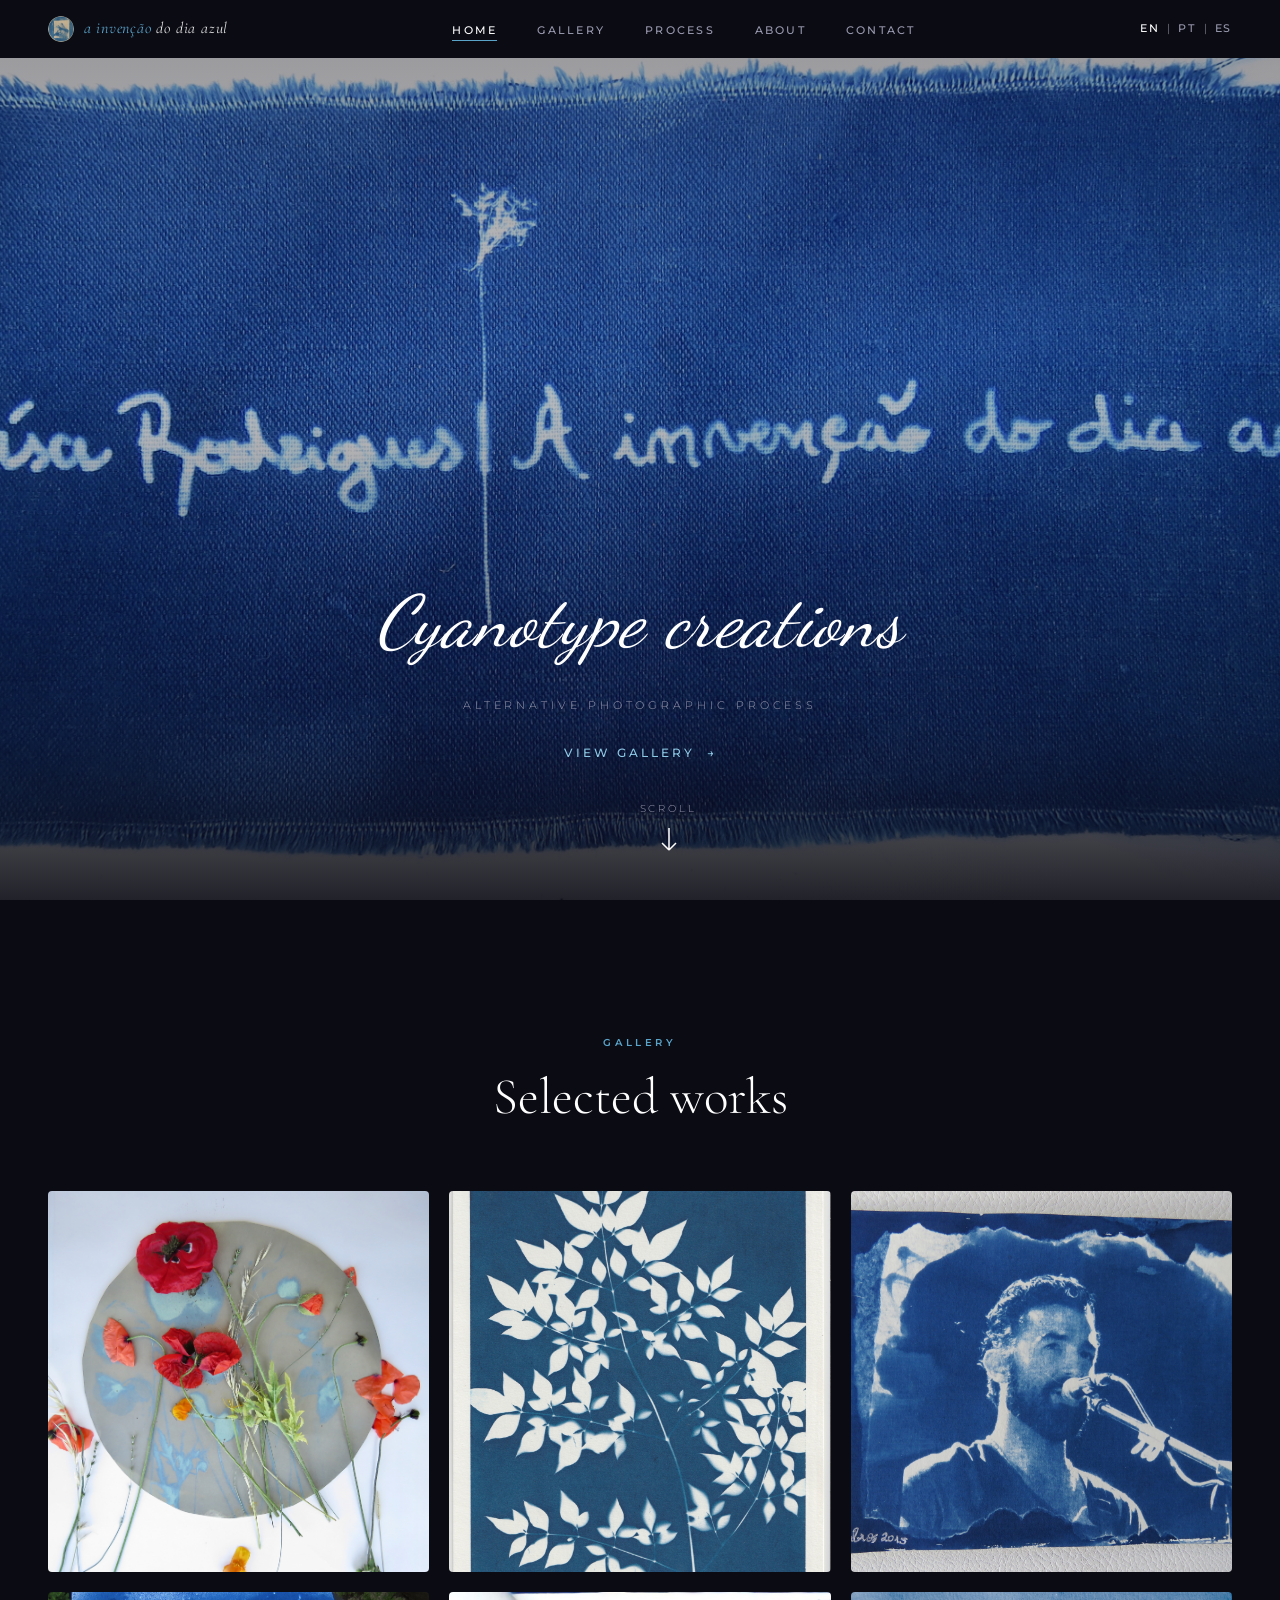
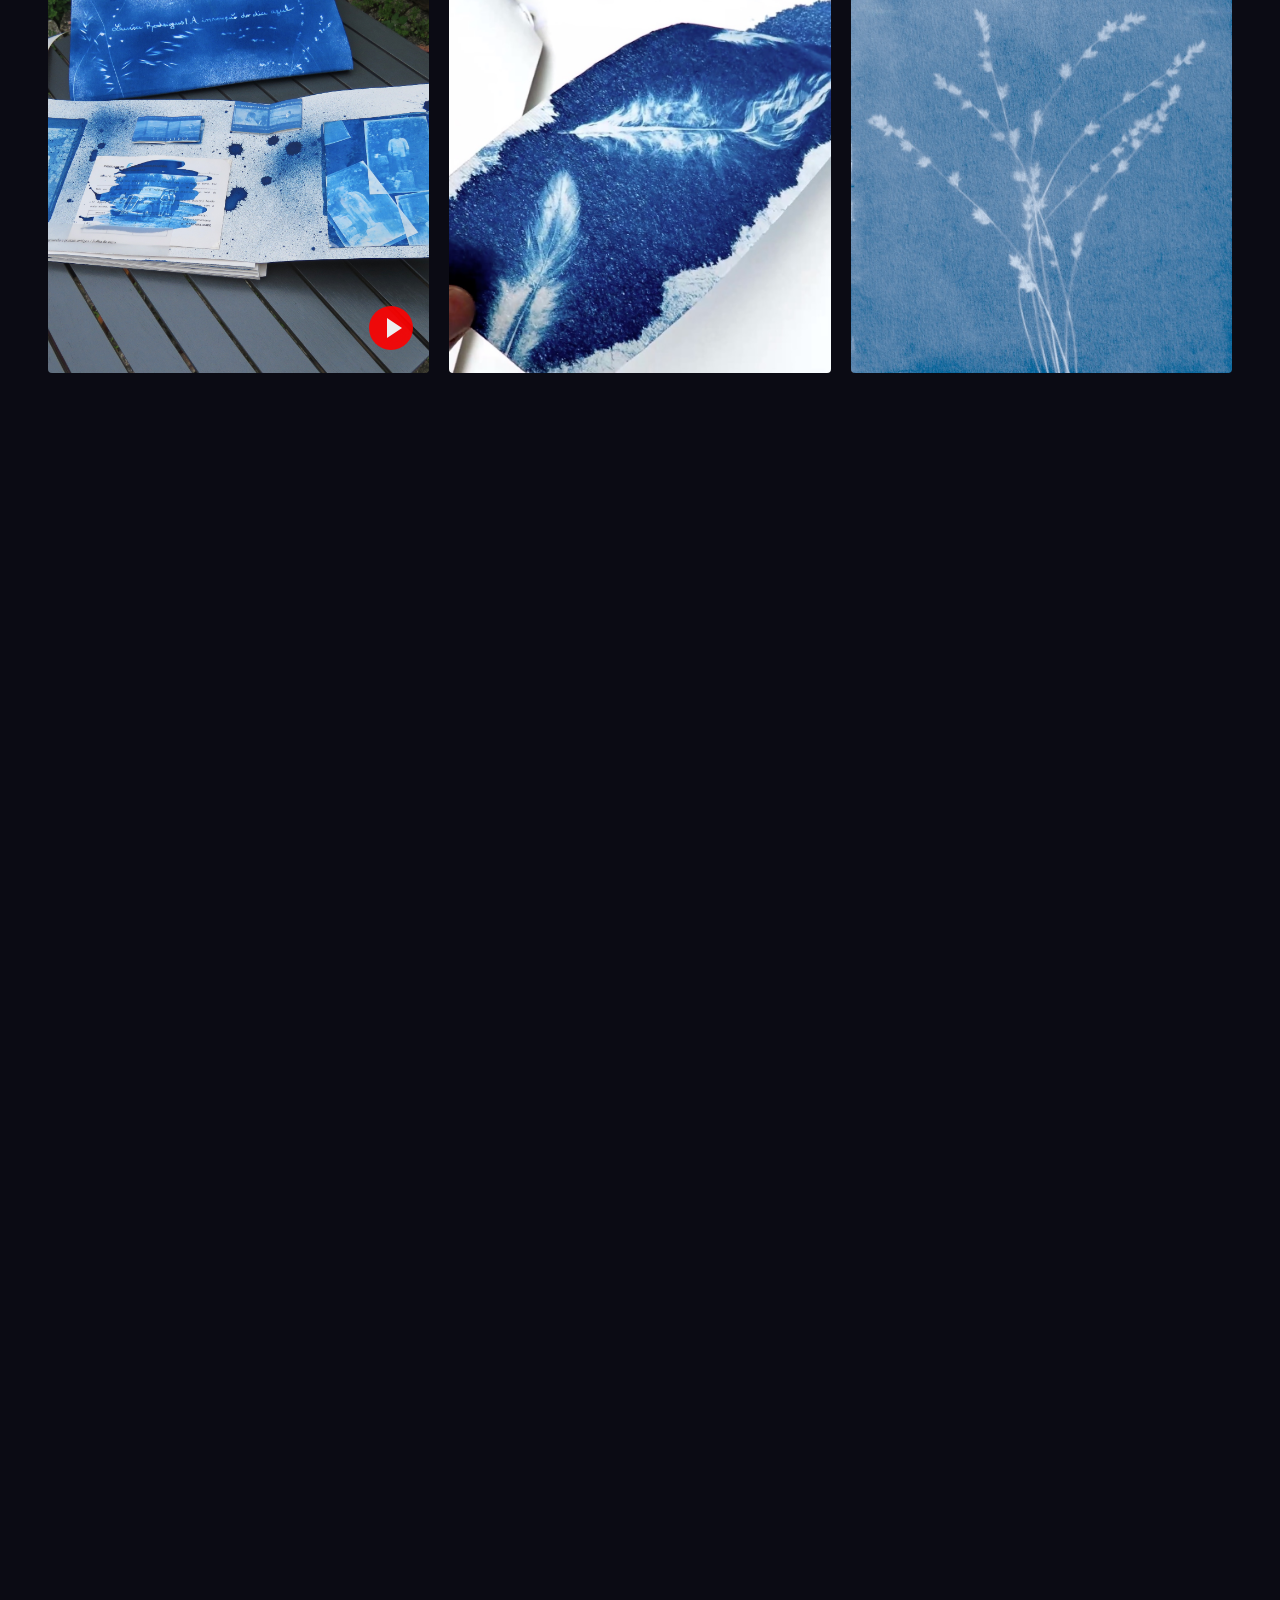
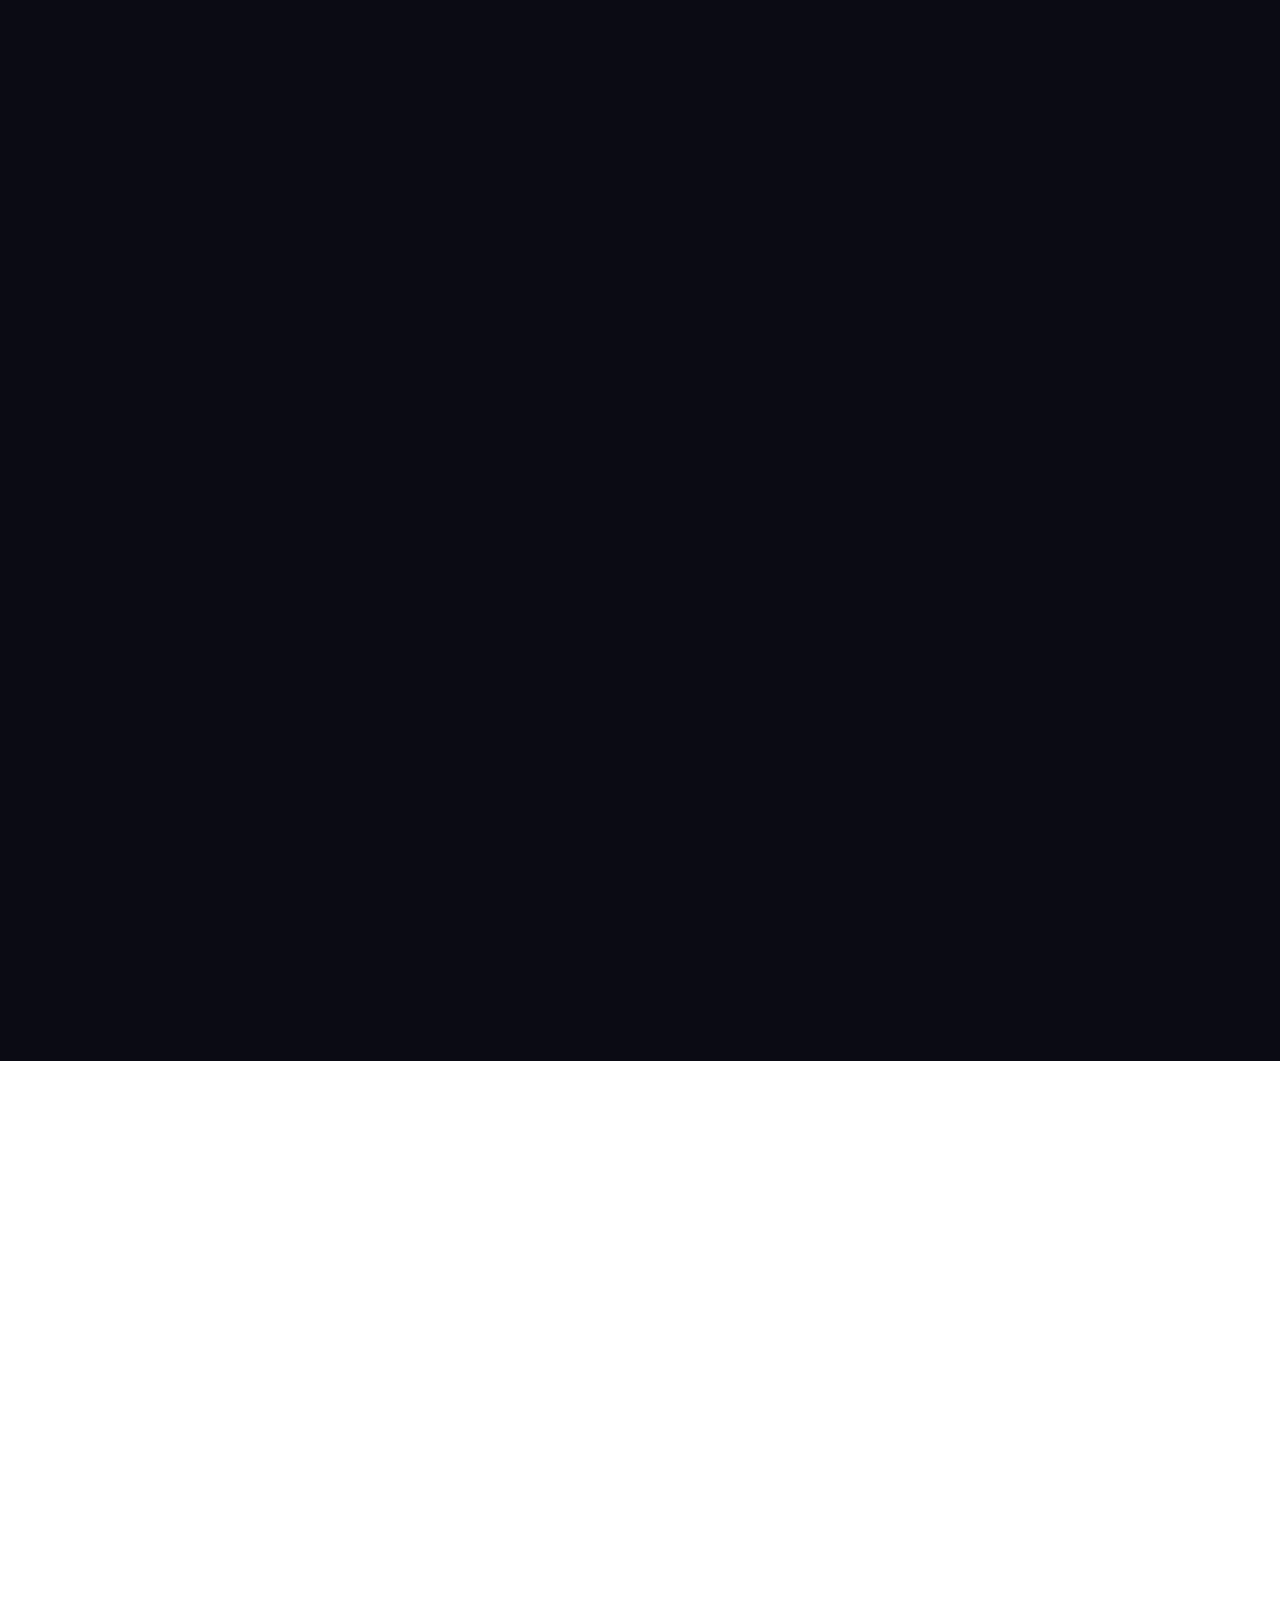
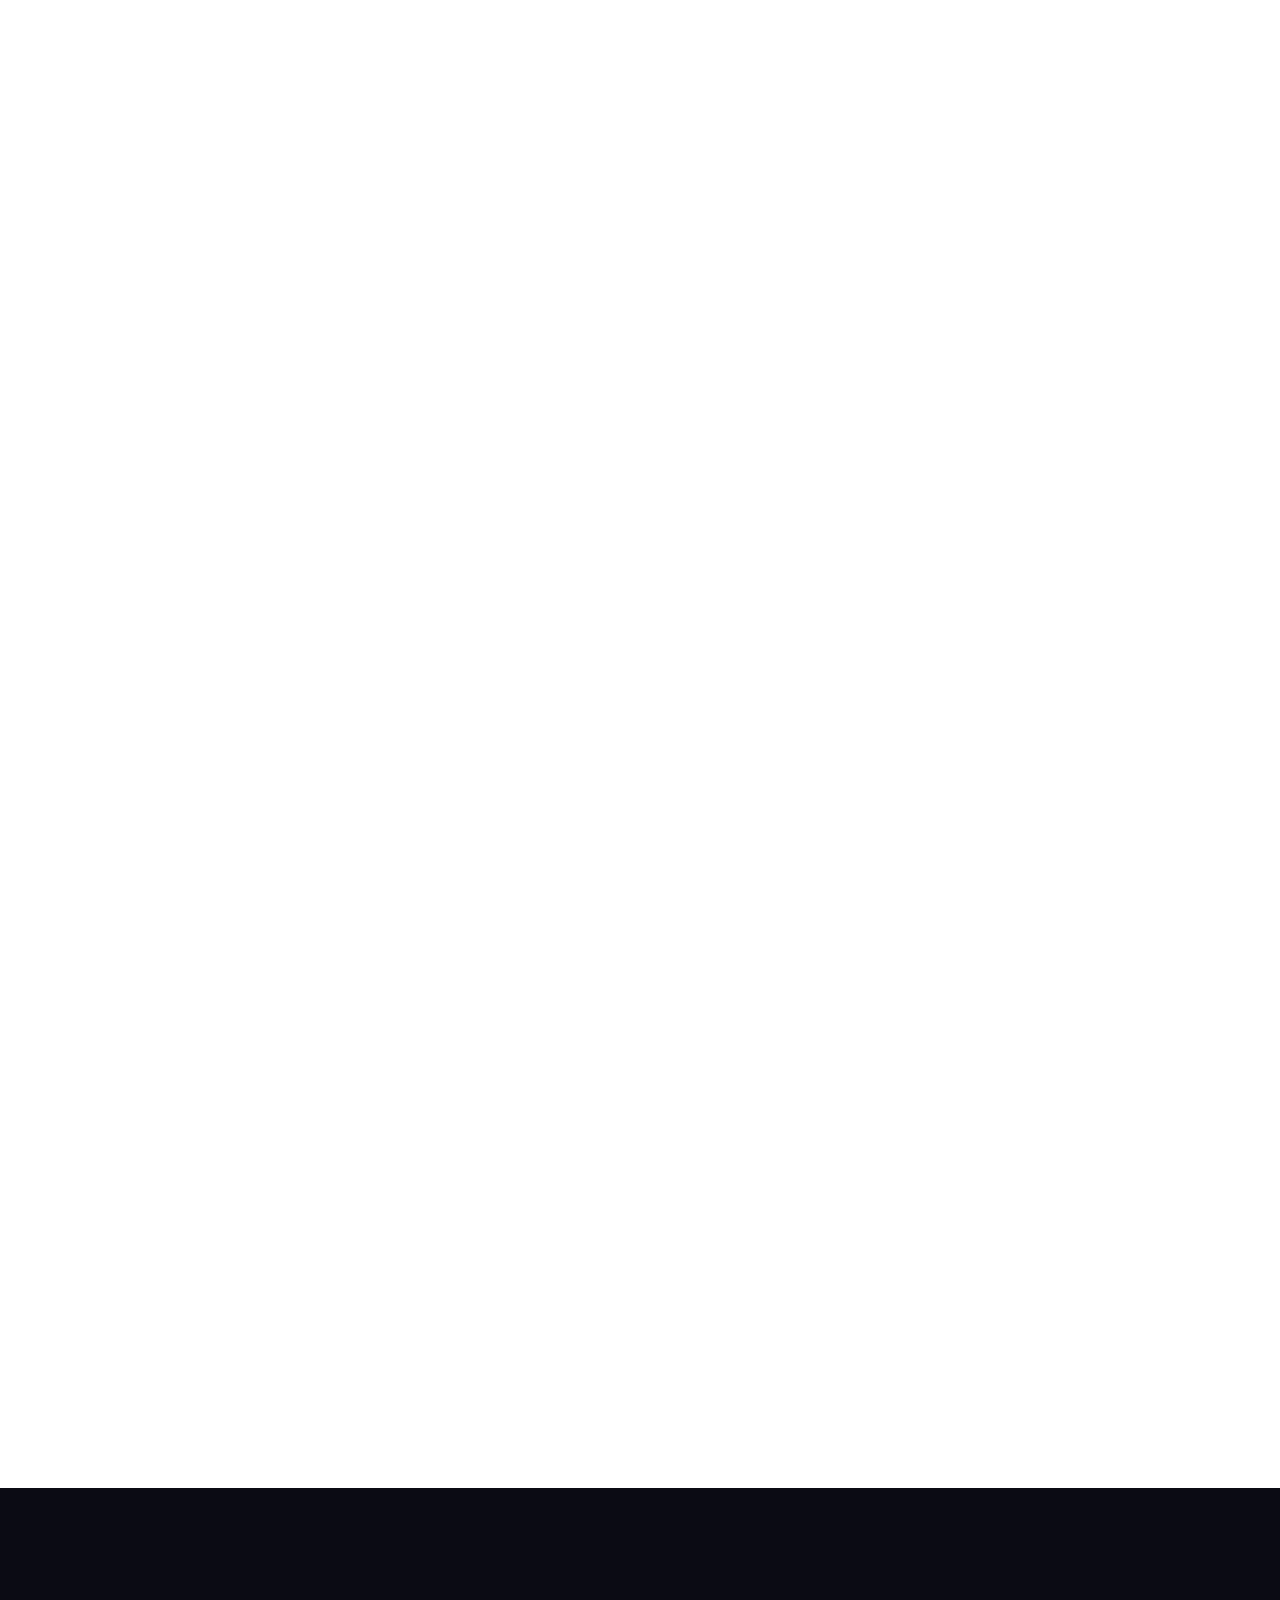
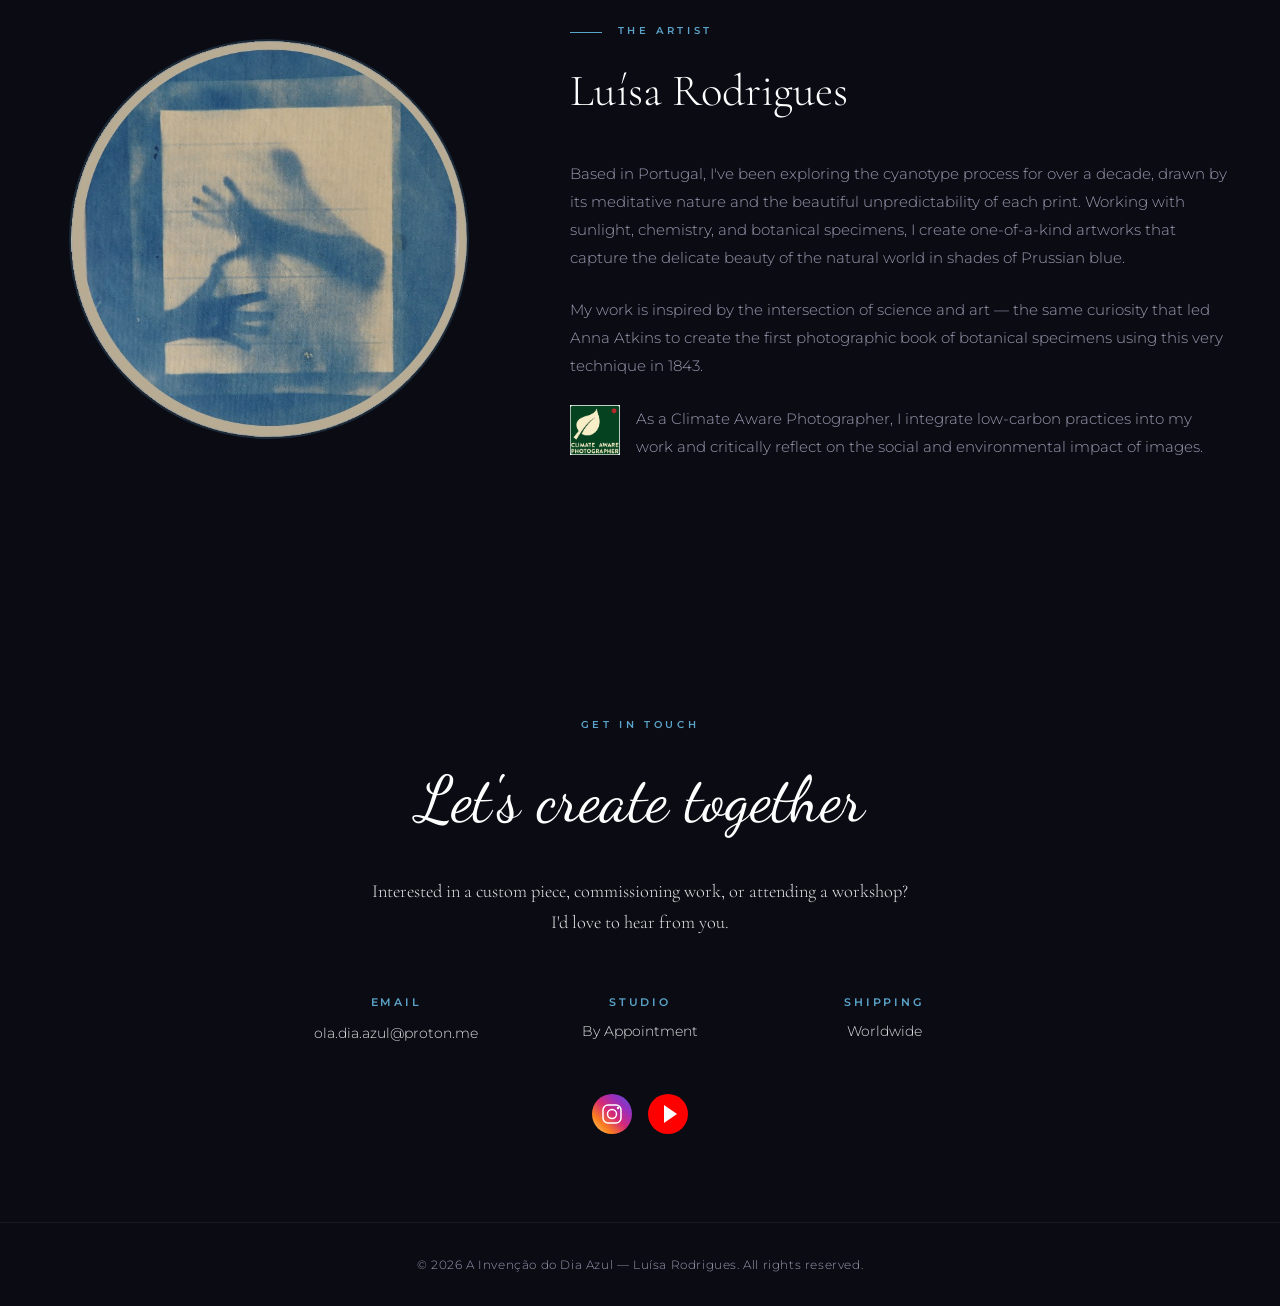
==== index.html @ fae8ddcc "Initial commit" ====
<!DOCTYPE html>
<html lang="en">
<head>
  <meta charset="UTF-8">
  <meta name="viewport" content="width=device-width, initial-scale=1.0">
  <title>A Invenção do Dia Azul | Luísa Rodrigues</title>
  <link rel="stylesheet" href="styles.css">
  <link href="https://fonts.googleapis.com/css2?family=Cormorant+Garamond:ital,wght@0,300;0,400;0,500;0,600;1,300;1,400&family=Montserrat:wght@300;400;500;600&family=Dancing+Script:wght@400;500;600&display=swap" rel="stylesheet">
</head>
<body>

  <!-- Navigation -->
  <nav class="navbar" id="navbar">
    <div class="nav-container">
      <a href="#home" class="nav-logo">
        <img src="images/kit-complete.jpeg" alt="Luísa Rodrigues" class="logo-img">
        <span class="logo-text"><span class="logo-blue">a invenção</span> do dia azul</span>
      </a>
      <button class="nav-toggle" id="navToggle" aria-label="Toggle menu">
        <span></span><span></span><span></span>
      </button>
      <ul class="nav-links" id="navLinks">
        <li><a href="#home" class="active">HOME</a></li>
        <li><a href="#gallery">GALLERY</a></li>
        <li><a href="#process">PROCESS</a></li>
        <li><a href="#about">ABOUT</a></li>
        <li><a href="#contact">CONTACT</a></li>
      </ul>
      <div class="lang-toggle">
        <a href="index.html" class="lang-btn active">EN</a>
        <span class="lang-divider">|</span>
        <a href="index-pt.html" class="lang-btn">PT</a>
        <span class="lang-divider">|</span>
        <a href="index-es.html" class="lang-btn">ES</a>
      </div>
    </div>
  </nav>

  <!-- Hero Section -->
  <section class="hero" id="home">
    <div class="hero-bg">
      <img src="images/hero-bg.jpeg" alt="Cyanotype artwork" class="hero-img">
      <div class="hero-overlay"></div>
    </div>
    <div class="hero-content">
      <p class="hero-script">Luísa Rodrigues &nbsp;|&nbsp; A invenção do dia azul</p>
      <h1 class="hero-title">Cyanotype creations</h1>
      <div class="hero-bottom">
        <p class="hero-subtitle">ALTERNATIVE PHOTOGRAPHIC PROCESS</p>
        <a href="#gallery" class="hero-link">VIEW GALLERY <span class="arrow">&rarr;</span></a>
      </div>
    </div>
    <a href="#gallery" class="scroll-indicator">
      <span>SCROLL</span>
      <div class="scroll-arrow">
        <svg width="16" height="24" viewBox="0 0 16 24" fill="none">
          <path d="M8 0V22M8 22L1 15M8 22L15 15" stroke="white" stroke-width="1.5"/>
        </svg>
      </div>
    </a>
  </section>

  <!-- Gallery Section -->
  <section class="gallery" id="gallery">
    <div class="section-container">
      <div class="section-header section-header--center">
        <span class="section-label section-label--center">GALLERY</span>
        <h2 class="section-title">Selected works</h2>
      </div>
      <div class="gallery-grid">
        <div class="gallery-item">
          <img src="images/gallery-6.jpeg" alt="Poppies composition" loading="lazy">
        </div>
        <div class="gallery-item">
          <img src="images/gallery-5.jpeg" alt="Botanical leaves cyanotype" loading="lazy">
        </div>
        <div class="gallery-item">
          <img src="images/gallery-7.jpeg" alt="Portrait cyanotype" loading="lazy">
        </div>
        <div class="gallery-item">
          <img src="images/gallery-3.jpeg" alt="Cyanotype album" loading="lazy">
          <a href="https://www.youtube.com/watch?v=0b2jG2BUpqc" class="gallery-yt-link" target="_blank" aria-label="Watch on YouTube">
            <svg width="44" height="44" viewBox="0 0 44 44">
              <circle cx="22" cy="22" r="22" fill="#FF0000"/>
              <polygon points="18,12 18,32 33,22" fill="white"/>
            </svg>
          </a>
        </div>
        <div class="gallery-item">
          <img src="images/create-1.jpeg" alt="Feather cyanotype" loading="lazy">
        </div>
        <div class="gallery-item">
          <img src="images/process-1.jpeg" alt="Botanical cyanotype print" loading="lazy">
        </div>
        <div class="gallery-item gallery-item--wide">
          <img src="images/gallery-banner.png" alt="Cyanotype collection" loading="lazy">
        </div>
      </div>
    </div>
  </section>

  <!-- Process Section -->
  <section class="process" id="process">
    <div class="section-container">
      <div class="section-header section-header--center">
        <span class="section-label section-label--center">THE CRAFT</span>
        <h2 class="section-title section-title--script">Cyanotype process</h2>
        <p class="section-description section-description--center">
          Cyanotype is one of the oldest photographic printing processes, invented by Sir John Herschel in 1842. It produces distinctive cyan-blue prints through a simple yet magical process involving iron salts and sunlight.
        </p>
      </div>
      <div class="process-steps">
        <div class="process-step">
          <div class="step-circle">1</div>
          <h3 class="step-title">PREPARE</h3>
          <p class="step-desc">Coat paper with light-sensitive iron solution and let dry in darkness</p>
        </div>
        <div class="process-step">
          <div class="step-circle">2</div>
          <h3 class="step-title">COMPOSE</h3>
          <p class="step-desc">Arrange botanicals, objects, or negatives on the coated surface</p>
        </div>
        <div class="process-step">
          <div class="step-circle">3</div>
          <h3 class="step-title">EXPOSE</h3>
          <p class="step-desc">Place under direct sunlight or UV light for several minutes</p>
        </div>
        <div class="process-step">
          <div class="step-circle">4</div>
          <h3 class="step-title">DEVELOPE</h3>
          <p class="step-desc">Rinse in water to reveal the Prussian blue image</p>
        </div>
      </div>
    </div>
    <!-- Process photo strip -->
    <div class="process-photos">
      <div class="process-photo">
        <img src="images/process-prepare.png" alt="Prepare - coating paper" loading="lazy">
      </div>
      <div class="process-photo">
        <img src="images/process-compose.png" alt="Compose - arranging botanicals" loading="lazy">
      </div>
      <div class="process-photo">
        <img src="images/process-expose.png" alt="Expose - sunlight" loading="lazy">
      </div>
      <div class="process-photo">
        <img src="images/process-develop.png" alt="Develope - final result" loading="lazy">
      </div>
    </div>
  </section>

  <!-- Offerings / What I Create Section -->
  <section class="offerings" id="offerings">
    <div class="section-container">
      <div class="section-header section-header--center">
        <span class="section-label section-label--center">OFFERINGS</span>
        <h2 class="section-title section-title--script">What I create</h2>
      </div>
      <div class="offerings-grid">
        <div class="offering-card">
          <div class="offering-icon">
            <svg width="36" height="40" viewBox="0 0 99 110" fill="none">
              <path d="M49.4799 109.065C76.8069 109.065 98.9598 84.6498 98.9598 54.5324C98.9598 24.415 76.8069 0 49.4799 0C22.1529 0 0 24.415 0 54.5324C0 84.6498 22.1529 109.065 49.4799 109.065Z" fill="#4a6b4a"/>
              <path d="M76.1385 72.0051C76.1385 79.4616 68.666 90.2568 60.9916 90.2568C55.9426 90.1455 52.2064 84.8035 50.8936 82.689C50.2878 83.6906 45.0368 91.2584 38.7761 91.2584C32.5154 91.2584 25.6488 84.3584 23.6292 74.1196C22.7416 69.7722 22.6046 65.2794 23.2253 60.876C28.3752 67.5535 34.636 72.1164 36.4536 70.6696C36.4536 70.6696 37.5644 70.3358 36.8575 68.2212C35.2418 63.3244 28.0723 60.4309 23.6292 58.4277C24.4896 53.7648 25.8806 49.2403 27.7694 44.9615C31.6066 49.9696 36.0497 53.3083 37.6653 52.3067C37.6653 52.3067 38.6751 52.0841 38.1702 50.3034C37.2614 46.7421 32.7173 44.1824 28.9811 42.2905C30.4611 39.0109 32.1482 35.8499 34.0301 32.8308C36.5546 36.8373 38.9781 39.397 39.8869 38.6179C40.7957 37.8389 40.4928 38.5066 40.0888 36.726C39.6849 34.9453 37.6653 31.9405 35.7467 30.1598C38.8941 25.2993 42.2644 20.619 45.8447 16.1372C49.8883 19.979 53.6685 24.1452 57.1543 28.6018C55.3367 30.9389 53.6201 33.7211 53.5191 36.726C53.4181 39.7308 54.125 38.5066 54.125 38.5066C54.125 38.5066 57.2553 35.7244 58.972 30.9389C61.0925 33.7211 63.2131 36.726 65.2327 39.9534C62.0014 42.6244 58.0632 45.9631 57.8612 49.5244C57.6592 53.0857 58.77 51.4163 58.77 51.4163C63.1121 46.7421 64.0209 48.1889 66.8484 42.7357C69.1688 46.6466 71.1629 50.7813 72.8061 55.0889C68.767 57.9825 63.1121 62.1002 62.5063 66.8857C62.2033 69.2228 63.3141 69.2228 63.3141 69.2228C65.2327 70.2245 70.0797 65.1051 73.8159 58.0938C75.2769 62.5592 76.0615 67.259 76.1385 72.0051Z" fill="white" stroke="#4a6b4a" stroke-width="2" stroke-linecap="round" stroke-linejoin="round"/>
              <path d="M50.8936 82.689C52.6102 63.4357 48.4701 28.9356 45.8446 16.1372" stroke="#4a6b4a" stroke-width="2" stroke-miterlimit="10"/>
            </svg>
          </div>
          <h3 class="offering-title">Original Prints</h3>
          <p class="offering-desc">One-of-a-kind botanical cyanotype prints on fine art paper, ready to frame.</p>
        </div>
        <div class="offering-card">
          <div class="offering-icon">
            <svg width="36" height="36" viewBox="0 0 98 98" fill="none">
              <path d="M49 98C76.062 98 98 76.062 98 49C98 21.938 76.062 0 49 0C21.938 0 0 21.938 0 49C0 76.062 21.938 98 49 98Z" fill="#4a6b4a"/>
              <path d="M50.1 48.3C46.4 39.9 49.3 30.3 56.4 25.8C59.4634 23.9685 63.0045 23.0947 66.5683 23.2907C70.1321 23.4867 73.5559 24.7436 76.4 26.9C77.5016 30.0784 77.7207 33.496 77.034 36.789C76.3472 40.0819 74.7803 43.127 72.5 45.6C69.5781 48.4425 65.8033 50.2464 61.7561 50.7342C57.709 51.2221 53.6136 50.3668 50.1 48.3Z" fill="white" stroke="#4a6b4a" stroke-width="2" stroke-linecap="round" stroke-linejoin="round"/>
              <path d="M49.3 49C41.4 53.7 38.2 63.2 41.3 70.9C42.7234 74.1844 45.0888 76.9729 48.0969 78.9131C51.105 80.8532 54.6209 81.8579 58.2 81.8C60.9637 79.8685 63.1435 77.2148 64.5014 74.1286C65.8593 71.0424 66.3431 67.6425 65.9 64.3C65.2096 60.2752 63.207 56.592 60.2043 53.8244C57.2016 51.0569 53.3676 49.3606 49.3 49Z" fill="white" stroke="#4a6b4a" stroke-width="2" stroke-linecap="round" stroke-linejoin="round"/>
              <path d="M48.6 49.0002C43.3 56.5002 33.6 58.9002 26.1 55.2002C18.6 51.5002 16 45.0002 16.7 37.5002C18.8384 34.9058 21.6468 32.9469 24.8201 31.8362C27.9934 30.7256 31.4104 30.5056 34.7 31.2002C38.6405 32.2463 42.1312 34.5515 44.6406 37.7649C47.1499 40.9782 48.5402 44.9236 48.6 49.0002Z" fill="white" stroke="#4a6b4a" stroke-width="2" stroke-linecap="round" stroke-linejoin="round"/>
            </svg>
          </div>
          <h3 class="offering-title">Custom Commissions</h3>
          <p class="offering-desc">Personalized pieces using your meaningful botanicals, wedding flowers, or special items.</p>
        </div>
        <div class="offering-card">
          <div class="offering-icon">
            <svg width="36" height="40" viewBox="0 0 99 110" fill="none">
              <path d="M49.4799 109.065C76.8069 109.065 98.9598 84.6498 98.9598 54.5324C98.9598 24.415 76.8069 0 49.4799 0C22.1529 0 0 24.415 0 54.5324C0 84.6498 22.1529 109.065 49.4799 109.065Z" fill="#4a6b4a"/>
              <path d="M76.1385 72.0051C76.1385 79.4616 68.666 90.2568 60.9916 90.2568C55.9426 90.1455 52.2064 84.8035 50.8936 82.689C50.2878 83.6906 45.0368 91.2584 38.7761 91.2584C32.5154 91.2584 25.6488 84.3584 23.6292 74.1196C22.7416 69.7722 22.6046 65.2794 23.2253 60.876C28.3752 67.5535 34.636 72.1164 36.4536 70.6696C36.4536 70.6696 37.5644 70.3358 36.8575 68.2212C35.2418 63.3244 28.0723 60.4309 23.6292 58.4277C24.4896 53.7648 25.8806 49.2403 27.7694 44.9615C31.6066 49.9696 36.0497 53.3083 37.6653 52.3067C37.6653 52.3067 38.6751 52.0841 38.1702 50.3034C37.2614 46.7421 32.7173 44.1824 28.9811 42.2905C30.4611 39.0109 32.1482 35.8499 34.0301 32.8308C36.5546 36.8373 38.9781 39.397 39.8869 38.6179C40.7957 37.8389 40.4928 38.5066 40.0888 36.726C39.6849 34.9453 37.6653 31.9405 35.7467 30.1598C38.8941 25.2993 42.2644 20.619 45.8447 16.1372C49.8883 19.979 53.6685 24.1452 57.1543 28.6018C55.3367 30.9389 53.6201 33.7211 53.5191 36.726C53.4181 39.7308 54.125 38.5066 54.125 38.5066C54.125 38.5066 57.2553 35.7244 58.972 30.9389C61.0925 33.7211 63.2131 36.726 65.2327 39.9534C62.0014 42.6244 58.0632 45.9631 57.8612 49.5244C57.6592 53.0857 58.77 51.4163 58.77 51.4163C63.1121 46.7421 64.0209 48.1889 66.8484 42.7357C69.1688 46.6466 71.1629 50.7813 72.8061 55.0889C68.767 57.9825 63.1121 62.1002 62.5063 66.8857C62.2033 69.2228 63.3141 69.2228 63.3141 69.2228C65.2327 70.2245 70.0797 65.1051 73.8159 58.0938C75.2769 62.5592 76.0615 67.259 76.1385 72.0051Z" fill="white" stroke="#4a6b4a" stroke-width="2" stroke-linecap="round" stroke-linejoin="round"/>
              <path d="M50.8936 82.689C52.6102 63.4357 48.4701 28.9356 45.8446 16.1372" stroke="#4a6b4a" stroke-width="2" stroke-miterlimit="10"/>
            </svg>
          </div>
          <h3 class="offering-title">Workshops</h3>
          <p class="offering-desc">Learn the art of cyanotype printing in intimate group or private sessions.</p>
        </div>
      </div>
    </div>
  </section>

  <!-- Kits Section -->
  <section class="kits" id="kits">
    <div class="kits-intro">
      <div class="section-container">
        <div class="section-header section-header--center">
          <span class="section-label section-label--center">CYANOTYPE KITS</span>
          <h2 class="section-title section-title--script">
            You can discover the magic of sun and create your own blue day printing with everything you need in one box
          </h2>
          <p class="section-description section-description--center">
            No darkroom required&mdash;just sunlight, water, and creativity
          </p>
        </div>
      </div>
    </div>
    <div class="kits-cards">
      <div class="section-container">
        <!-- Starter Kit -->
        <div class="kit-card">
          <div class="kit-img">
            <img src="images/contact-bg.jpeg" alt="Starter Kit" loading="lazy">
            <div class="kit-img-label">
              <h3>Starter Kit</h3>
              <p>Perfect for beginners</p>
            </div>
          </div>
          <div class="kit-info">
            <h3 class="kit-title">STARTER KIT</h3>
            <p class="kit-subtitle">Perfect for first-time sun prints.<br>Everything you need to create your first cyanotypes:</p>
            <ul class="kit-features">
              <li>Solutions A and B (2x15ml)</li>
              <li>5 sheets cotton paper</li>
              <li>Foam brush</li>
              <li>Gloves</li>
              <li>Step-by-step guide</li>
              <li>Pipetes</li>
              <li>Glass and mdf support</li>
              <li>Binder clips</li>
            </ul>
            <a href="#contact" class="kit-btn">INQUIRE ABOUT THIS KIT</a>
          </div>
        </div>

        <!-- Complete Kit -->
        <div class="kit-card">
          <div class="kit-img">
            <span class="kit-badge">MOST POPULAR</span>
            <img src="images/gallery-4.jpeg" alt="Complete Kit" loading="lazy">
            <div class="kit-img-label">
              <h3>Complete Kit</h3>
              <p>Most popular choice</p>
            </div>
          </div>
          <div class="kit-info">
            <h3 class="kit-title">COMPLETE KIT</h3>
            <p class="kit-subtitle">Our most popular option.<br>Create multiple unique prints with professional materials:</p>
            <ul class="kit-features">
              <li>Solutions A and B (2x25ml)</li>
              <li>10 sheets of type of papers</li>
              <li>Foam brush</li>
              <li>Gloves</li>
              <li>Step-by-step guide</li>
              <li>Pipetes</li>
              <li>Glass and mdf support</li>
              <li>Binder clips</li>
            </ul>
            <a href="#contact" class="kit-btn">INQUIRE ABOUT THIS KIT</a>
          </div>
        </div>

        <!-- Pro Kit -->
        <div class="kit-card">
          <div class="kit-img">
            <img src="images/artist-portrait.jpeg" alt="Pro Kit" loading="lazy">
            <div class="kit-img-label">
              <h3>Pro Kit</h3>
              <p>For serious artists &amp; photographers</p>
            </div>
          </div>
          <div class="kit-info">
            <h3 class="kit-title">PRO KIT</h3>
            <p class="kit-subtitle">For artists and photographers ready to explore alternative processes at a professional level.</p>
            <ul class="kit-features">
              <li>Solutions A and B (2x25ml)</li>
              <li>20 sheets of different type of papers</li>
              <li>Cotton fabric</li>
              <li>Embroidery hopp</li>
              <li>Peroxide hydrogen</li>
              <li>Hake brush</li>
              <li>Gloves</li>
              <li>Step-by-step guide</li>
              <li>2 sheets of cyano paper ready to use</li>
              <li>Pipetes</li>
              <li>Glass and mdf support</li>
              <li>Binder clips</li>
            </ul>
            <a href="#contact" class="kit-btn">INQUIRE ABOUT THIS KIT</a>
          </div>
        </div>
      </div>
    </div>
  </section>

  <!-- About / Artist Section -->
  <section class="about" id="about">
    <div class="section-container">
      <div class="about-content">
        <div class="about-portrait">
          <img src="images/kit-complete.jpeg" alt="Luísa Rodrigues" loading="lazy">
        </div>
        <div class="about-text">
          <span class="section-label">THE ARTIST</span>
          <h2 class="about-name">Luísa Rodrigues</h2>
          <p class="about-bio">
            Based in Portugal, I've been exploring the cyanotype process for over a decade,
            drawn by its meditative nature and the beautiful unpredictability of each print.
            Working with sunlight, chemistry, and botanical specimens, I create one-of-a-kind
            artworks that capture the delicate beauty of the natural world in shades of Prussian blue.
          </p>
          <p class="about-bio">
            My work is inspired by the intersection of science and art &mdash; the same curiosity
            that led Anna Atkins to create the first photographic book of botanical specimens
            using this very technique in 1843.
          </p>
          <!-- Climate Aware Photographer Badge -->
          <div class="climate-badge">
            <img src="images/climate-badge-leaf.png" alt="Climate Aware Photographer" class="climate-badge-img">
            <p class="climate-badge-text">As a Climate Aware Photographer, I integrate low&#8209;carbon practices into my work and critically reflect on the social and environmental impact of images.</p>
          </div>
        </div>
      </div>
    </div>
  </section>

  <!-- Contact / Footer Section -->
  <section class="contact" id="contact">
    <div class="contact-bg">
      <div class="contact-overlay"></div>
    </div>
    <div class="section-container contact-content">
      <span class="section-label section-label--center contact-label">GET IN TOUCH</span>
      <h2 class="contact-title">Let's create together</h2>
      <p class="contact-subtitle">Interested in a custom piece, commissioning work, or attending a workshop?<br>I'd love to hear from you.</p>
      <div class="contact-columns">
        <div class="contact-col">
          <h4 class="contact-col-title">EMAIL</h4>
          <a href="mailto:ola.dia.azul@proton.me" class="contact-col-text">ola.dia.azul@proton.me</a>
        </div>
        <div class="contact-col">
          <h4 class="contact-col-title">STUDIO</h4>
          <p class="contact-col-text">By Appointment</p>
        </div>
        <div class="contact-col">
          <h4 class="contact-col-title">SHIPPING</h4>
          <p class="contact-col-text">Worldwide</p>
        </div>
      </div>
      <div class="contact-social">
        <a href="https://www.instagram.com/ainvencaododiaazul/" class="social-link social-link--ig" aria-label="Instagram">
          <svg width="40" height="40" viewBox="0 0 40 40">
            <defs>
              <linearGradient id="ig-grad" x1="0" y1="1" x2="1" y2="0">
                <stop offset="0%" stop-color="#feda75"/>
                <stop offset="25%" stop-color="#fa7e1e"/>
                <stop offset="50%" stop-color="#d62976"/>
                <stop offset="75%" stop-color="#962fbf"/>
                <stop offset="100%" stop-color="#4f5bd5"/>
              </linearGradient>
            </defs>
            <circle cx="20" cy="20" r="20" fill="url(#ig-grad)"/>
            <rect x="11" y="11" width="18" height="18" rx="5" stroke="white" stroke-width="1.5" fill="none"/>
            <circle cx="20" cy="20" r="4.5" stroke="white" stroke-width="1.5" fill="none"/>
            <circle cx="26" cy="14" r="1.2" fill="white"/>
          </svg>
        </a>
        <a href="https://www.youtube.com/watch?v=0b2jG2BUpqc" class="social-link social-link--yt" aria-label="YouTube" target="_blank">
          <svg width="40" height="40" viewBox="0 0 40 40">
            <circle cx="20" cy="20" r="20" fill="#FF0000"/>
            <polygon points="16,11 16,29 29,20" fill="white"/>
          </svg>
        </a>
      </div>
    </div>
    <footer class="footer">
      <div class="footer-container">
        <p class="footer-text">&copy; 2026 A Invenção do Dia Azul &mdash; Luísa Rodrigues. All rights reserved.</p>
      </div>
    </footer>
  </section>

  <script src="script.js"></script>
</body>
</html>
---- styles.css ----
/* ============================================
   A Invenção do Dia Azul — Styles
   ============================================ */

/* --- Reset & Base --- */
*, *::before, *::after {
  margin: 0;
  padding: 0;
  box-sizing: border-box;
}

:root {
  --bg-dark: #0b0b14;
  --bg-section: #0f0f1a;
  --bg-card: #151525;
  --cyan-primary: #5ba4c9;
  --cyan-light: #8ecae6;
  --cyan-bright: #7dd3e8;
  --cyan-dark: #2d6a8a;
  --cyan-pale: #d4eef7;
  --white: #ffffff;
  --white-soft: #e0e0e0;
  --white-muted: #9a9ab0;
  --green-dark: #3d5a3d;
  --green-icon: #4a6b4a;
  --beige: #d4c9a8;
  --rose: #e07070;
  --rose-soft: #d4897a;
  --font-serif: 'Cormorant Garamond', Georgia, serif;
  --font-sans: 'Montserrat', 'Helvetica Neue', sans-serif;
  --font-script: 'Dancing Script', cursive;
}

html {
  scroll-behavior: smooth;
}

body {
  background: var(--bg-dark);
  color: var(--white);
  font-family: var(--font-sans);
  font-weight: 300;
  line-height: 1.6;
  overflow-x: hidden;
}

a {
  text-decoration: none;
  color: inherit;
}

ul { list-style: none; }

img {
  max-width: 100%;
  display: block;
}

/* --- Navigation --- */
.navbar {
  position: fixed;
  top: 0;
  left: 0;
  right: 0;
  z-index: 1000;
  padding: 1rem 0;
  background: var(--bg-dark);
}

.nav-container {
  max-width: 1400px;
  margin: 0 auto;
  padding: 0 3rem;
  display: flex;
  align-items: center;
  justify-content: space-between;
}

.nav-logo {
  flex-shrink: 0;
  display: flex;
  align-items: center;
  gap: 0.6rem;
}

.logo-img {
  width: 26px;
  height: 26px;
  border-radius: 50%;
  object-fit: cover;
  flex-shrink: 0;
}

.logo-text {
  font-family: var(--font-serif);
  font-size: 1rem;
  font-weight: 400;
  font-style: italic;
  color: var(--white-soft);
  letter-spacing: 0.05em;
  white-space: nowrap;
}

.logo-blue {
  color: var(--cyan-primary);
}

.nav-links {
  display: flex;
  gap: 2.5rem;
}

.nav-links a {
  font-size: 0.7rem;
  font-weight: 500;
  letter-spacing: 0.2em;
  color: var(--white-muted);
  transition: color 0.3s ease;
  position: relative;
}

.nav-links a::after {
  content: '';
  position: absolute;
  bottom: -4px;
  left: 0;
  width: 0;
  height: 1px;
  background: var(--cyan-primary);
  transition: width 0.3s ease;
}

.nav-links a:hover,
.nav-links a.active {
  color: var(--white);
}

.nav-links a:hover::after,
.nav-links a.active::after {
  width: 100%;
}

.lang-toggle {
  display: flex;
  align-items: center;
  gap: 0.5rem;
}

.lang-btn {
  background: none;
  border: none;
  color: var(--white-muted);
  font-family: var(--font-sans);
  font-size: 0.7rem;
  font-weight: 500;
  letter-spacing: 0.15em;
  cursor: pointer;
  transition: color 0.3s;
}

.lang-btn.active { color: var(--white); }
.lang-divider { color: var(--white-muted); font-size: 0.7rem; }

.nav-toggle {
  display: none;
  flex-direction: column;
  gap: 5px;
  background: none;
  border: none;
  cursor: pointer;
  padding: 4px;
}

.nav-toggle span {
  display: block;
  width: 24px;
  height: 1.5px;
  background: var(--white);
  transition: all 0.3s;
}

/* --- Hero Section --- */
.hero {
  position: relative;
  height: 100vh;
  min-height: 700px;
  display: flex;
  align-items: center;
  justify-content: center;
  overflow: hidden;
}

.hero-bg {
  position: absolute;
  inset: 0;
}

.hero-img {
  width: 100%;
  height: 100%;
  object-fit: cover;
}

.hero-overlay {
  position: absolute;
  inset: 0;
  background: linear-gradient(
    to bottom,
    rgba(11, 11, 20, 0.4) 0%,
    rgba(11, 11, 20, 0.2) 40%,
    rgba(11, 11, 20, 0.5) 80%,
    rgba(11, 11, 20, 0.9) 100%
  );
}

.hero-content {
  position: absolute;
  bottom: 15%;
  left: 50%;
  transform: translateX(-50%);
  z-index: 2;
  text-align: center;
  padding: 0 2rem;
  max-width: 900px;
  width: 100%;
}

.hero-script {
  display: none;
}

.hero-title {
  font-family: var(--font-script);
  font-size: clamp(2.5rem, 6vw, 4.5rem);
  font-weight: 400;
  font-style: italic;
  line-height: 1.2;
  letter-spacing: 0.02em;
  margin-bottom: 2rem;
  opacity: 0;
  animation: fadeUp 1s ease 0.3s forwards;
}

.hero-bottom {
  opacity: 0;
  animation: fadeUp 1s ease 0.9s forwards;
}

.hero-subtitle {
  font-size: 0.7rem;
  letter-spacing: 0.35em;
  color: var(--white-muted);
  margin-bottom: 1.5rem;
}

.hero-link {
  font-size: 0.75rem;
  font-weight: 500;
  letter-spacing: 0.25em;
  color: var(--cyan-light);
  transition: color 0.3s;
  display: inline-flex;
  align-items: center;
  gap: 0.75rem;
}

.hero-link:hover { color: var(--white); }

.hero-link .arrow { transition: transform 0.3s; }
.hero-link:hover .arrow { transform: translateX(4px); }

.scroll-indicator {
  position: absolute;
  bottom: 2.5rem;
  left: 50%;
  transform: translateX(-50%);
  z-index: 2;
  display: flex;
  flex-direction: column;
  align-items: center;
  gap: 0.75rem;
  opacity: 0;
  animation: fadeUp 1s ease 1.2s forwards;
}

.scroll-indicator span {
  font-size: 0.6rem;
  letter-spacing: 0.3em;
  color: var(--white-muted);
}

.scroll-arrow {
  animation: bounce 2s infinite;
}

/* --- Section Shared Styles --- */
.section-container {
  max-width: 1400px;
  margin: 0 auto;
  padding: 0 3rem;
}

.section-header {
  margin-bottom: 4rem;
}

.section-header--center {
  text-align: center;
}

.section-label {
  display: inline-block;
  font-size: 0.65rem;
  font-weight: 600;
  letter-spacing: 0.35em;
  color: var(--cyan-primary);
  margin-bottom: 1rem;
  position: relative;
  padding-left: 3rem;
}

.section-label::before {
  content: '';
  position: absolute;
  left: 0;
  top: 50%;
  width: 2rem;
  height: 1px;
  background: var(--cyan-primary);
}

.section-label--center {
  padding-left: 0;
}

.section-label--center::before {
  display: none;
}

.section-title {
  font-family: var(--font-serif);
  font-size: clamp(2rem, 4vw, 3.5rem);
  font-weight: 300;
  line-height: 1.15;
  margin-bottom: 1.5rem;
}

.section-title--script {
  font-family: var(--font-script);
  font-size: clamp(2rem, 4vw, 3rem);
  font-weight: 400;
}

.section-description {
  max-width: 700px;
  font-size: 0.95rem;
  color: var(--white-muted);
  line-height: 1.8;
}

.section-description--center {
  margin-left: auto;
  margin-right: auto;
}

/* --- Gallery Section --- */
.gallery {
  padding: 8rem 0;
  background: var(--bg-dark);
}

.gallery-grid {
  display: grid;
  grid-template-columns: repeat(3, 1fr);
  gap: 1.25rem;
}

.gallery-item {
  position: relative;
  overflow: hidden;
  border-radius: 4px;
  cursor: pointer;
  aspect-ratio: 1;
}

.gallery-item--wide {
  grid-column: 1 / -1;
  aspect-ratio: auto;
}

.gallery-yt-link {
  position: absolute;
  bottom: 1rem;
  right: 1rem;
  z-index: 2;
  opacity: 0.9;
  transition: opacity 0.3s, transform 0.3s;
}

.gallery-yt-link:hover {
  opacity: 1;
  transform: scale(1.1);
}

.gallery-item img {
  width: 100%;
  height: 100%;
  object-fit: cover;
  transition: transform 0.6s ease;
}

.gallery-item:hover img {
  transform: scale(1.05);
}

/* --- Process Section --- */
.process {
  padding: 8rem 0 0;
  background: var(--bg-dark);
}

.process-steps {
  display: grid;
  grid-template-columns: repeat(4, 1fr);
  gap: 2rem;
  text-align: center;
  margin-bottom: 4rem;
}

.process-step {
  display: flex;
  flex-direction: column;
  align-items: center;
}

.step-circle {
  width: 80px;
  height: 80px;
  border-radius: 50%;
  background: var(--cyan-bright);
  display: flex;
  align-items: center;
  justify-content: center;
  font-family: var(--font-serif);
  font-size: 1.8rem;
  font-weight: 300;
  color: var(--white);
  margin-bottom: 1.5rem;
}

.step-title {
  font-size: 0.75rem;
  font-weight: 600;
  letter-spacing: 0.25em;
  margin-bottom: 1rem;
}

.step-desc {
  font-size: 0.85rem;
  color: var(--white-muted);
  line-height: 1.7;
  max-width: 250px;
}

/* Process photo strip */
.process-photos {
  display: grid;
  grid-template-columns: repeat(4, 1fr);
  gap: 0;
  background: var(--beige);
  padding: 2rem;
}

.process-photo {
  aspect-ratio: 1/1;
  overflow: hidden;
  border-radius: 4px;
  margin: 0.5rem;
}

.process-photo img {
  width: 100%;
  height: 100%;
  object-fit: cover;
  object-position: center top;
  transition: transform 0.5s ease;
}

.process-photo:hover img {
  transform: scale(1.05);
}

/* --- Offerings Section --- */
.offerings {
  padding: 8rem 0;
  background: var(--bg-dark);
}

.offerings-grid {
  display: grid;
  grid-template-columns: repeat(3, 1fr);
  gap: 3rem;
  text-align: center;
}

.offering-card {
  display: flex;
  flex-direction: column;
  align-items: center;
}

.offering-icon {
  width: 80px;
  height: 80px;
  border-radius: 50%;
  background: var(--green-icon);
  display: flex;
  align-items: center;
  justify-content: center;
  margin-bottom: 2rem;
}

.offering-title {
  font-family: var(--font-serif);
  font-size: 1.5rem;
  font-weight: 400;
  margin-bottom: 0.75rem;
}

.offering-desc {
  font-size: 0.85rem;
  color: var(--white-muted);
  line-height: 1.7;
  max-width: 300px;
}

/* --- Kits Section --- */
.kits-intro {
  padding: 6rem 0;
  background: var(--bg-dark);
}

.kits-cards {
  background: var(--white);
  padding: 4rem 0;
}

.kit-card {
  display: grid;
  grid-template-columns: 1fr 1.2fr;
  gap: 3rem;
  align-items: start;
  padding: 3rem 0;
  border-bottom: 1px solid #e8e8e8;
}

.kit-card:last-child {
  border-bottom: none;
}

.kit-img {
  position: relative;
  border-radius: 16px;
  overflow: hidden;
  background: var(--cyan-pale);
  padding: 1rem;
  aspect-ratio: 1;
  display: flex;
  flex-direction: column;
}

.kit-img img {
  width: 100%;
  height: 100%;
  object-fit: cover;
  border-radius: 12px;
  flex: 1;
}

.kit-img-label {
  padding: 1rem 0.5rem 0.25rem;
  color: var(--bg-dark);
}

.kit-img-label h3 {
  font-family: var(--font-serif);
  font-size: 1.3rem;
  font-weight: 400;
  color: var(--bg-dark);
}

.kit-img-label p {
  font-size: 0.8rem;
  color: #666;
}

.kit-badge {
  position: absolute;
  top: 1.5rem;
  right: 1.5rem;
  background: var(--rose);
  color: var(--white);
  font-size: 0.6rem;
  font-weight: 600;
  letter-spacing: 0.15em;
  padding: 0.4rem 0.8rem;
  border-radius: 4px;
  z-index: 2;
}

.kit-info {
  padding-top: 1rem;
  color: var(--bg-dark);
}

.kit-title {
  font-size: 0.8rem;
  font-weight: 600;
  letter-spacing: 0.2em;
  color: var(--cyan-dark);
  margin-bottom: 1rem;
}

.kit-subtitle {
  font-size: 0.9rem;
  color: #444;
  line-height: 1.6;
  margin-bottom: 1.25rem;
}

.kit-features {
  margin-bottom: 2rem;
}

.kit-features li {
  font-size: 0.85rem;
  color: #555;
  padding: 0.3rem 0;
  padding-left: 1.25rem;
  position: relative;
}

.kit-features li::before {
  content: '•';
  position: absolute;
  left: 0.25rem;
  color: var(--cyan-primary);
}

.kit-btn {
  display: inline-block;
  font-size: 0.7rem;
  font-weight: 600;
  letter-spacing: 0.2em;
  color: var(--bg-dark);
  background: var(--cyan-pale);
  border: none;
  padding: 1rem 2rem;
  border-radius: 25px;
  transition: all 0.3s ease;
  text-align: center;
  cursor: pointer;
}

.kit-btn:hover {
  background: var(--cyan-light);
  color: var(--white);
}

/* --- About Section --- */
.about {
  padding: 8rem 0;
  background: var(--bg-dark);
}

.about-content {
  display: grid;
  grid-template-columns: 1fr 1.5fr;
  gap: 5rem;
  align-items: center;
}

.about-portrait {
  width: 100%;
  max-width: 400px;
  aspect-ratio: 1;
  border-radius: 50%;
  overflow: hidden;
  margin: 0 auto;
  border: 2px solid rgba(91, 164, 201, 0.2);
}

.about-portrait img {
  width: 100%;
  height: 100%;
  object-fit: cover;
}

.about-name {
  font-family: var(--font-serif);
  font-size: clamp(2rem, 3.5vw, 3rem);
  font-weight: 300;
  margin-bottom: 2rem;
}

.about-bio {
  font-size: 0.95rem;
  color: var(--white-muted);
  line-height: 1.85;
  margin-bottom: 1.5rem;
}

.about-link {
  display: inline-flex;
  align-items: center;
  gap: 0.75rem;
  font-size: 0.75rem;
  font-weight: 500;
  letter-spacing: 0.25em;
  color: var(--cyan-light);
  margin-top: 1rem;
  transition: color 0.3s;
}

.about-link:hover { color: var(--white); }
.about-link:hover .arrow { transform: translateX(4px); }
.about-link .arrow { transition: transform 0.3s; }

/* Climate Aware Badge */
.climate-badge {
  margin-top: 1.5rem;
  display: flex;
  align-items: flex-start;
  gap: 1rem;
}

.climate-badge-img {
  width: 50px;
  height: auto;
  flex-shrink: 0;
}

.climate-badge-text {
  font-size: 0.95rem;
  color: var(--white-muted);
  line-height: 1.85;
}

/* --- Contact Section --- */
.contact {
  position: relative;
  padding: 8rem 0 0;
  overflow: hidden;
}

.contact-bg {
  position: absolute;
  inset: 0;
}

.contact-overlay {
  position: absolute;
  inset: 0;
  background: var(--bg-dark);
}

.contact-content {
  position: relative;
  z-index: 2;
  text-align: center;
  padding-bottom: 5rem;
}

.contact-label {
  display: block;
  margin-bottom: 1rem;
}

.contact-title {
  font-family: var(--font-script);
  font-size: clamp(2.5rem, 5vw, 4rem);
  font-weight: 400;
  margin-bottom: 1.5rem;
}

.contact-subtitle {
  font-family: var(--font-serif);
  font-size: 1.15rem;
  color: var(--white-soft);
  margin-bottom: 3.5rem;
  max-width: 600px;
  margin-left: auto;
  margin-right: auto;
  line-height: 1.7;
}

/* Contact info columns */
.contact-columns {
  display: grid;
  grid-template-columns: repeat(3, 1fr);
  gap: 2rem;
  max-width: 700px;
  margin: 0 auto 3rem;
}

.contact-col {
  text-align: center;
}

.contact-col-title {
  font-size: 0.7rem;
  font-weight: 600;
  letter-spacing: 0.25em;
  color: var(--cyan-primary);
  margin-bottom: 0.5rem;
}

.contact-col-text {
  font-size: 0.9rem;
  color: var(--white-soft);
}

a.contact-col-text {
  transition: color 0.3s;
}

a.contact-col-text:hover {
  color: var(--cyan-light);
}

/* Social links - colored circles */
.contact-social {
  display: flex;
  gap: 1rem;
  justify-content: center;
}

.social-link {
  display: block;
  transition: transform 0.3s;
}

.social-link:hover {
  transform: translateY(-3px);
}

/* --- Footer --- */
.footer {
  position: relative;
  z-index: 2;
  border-top: 1px solid rgba(255, 255, 255, 0.06);
  padding: 2rem 3rem;
}

.footer-container {
  max-width: 1400px;
  margin: 0 auto;
  text-align: center;
}

.footer-text {
  font-size: 0.75rem;
  color: var(--white-muted);
  letter-spacing: 0.05em;
}

/* --- Animations --- */
@keyframes fadeUp {
  from {
    opacity: 0;
    transform: translateY(20px);
  }
  to {
    opacity: 1;
    transform: translateY(0);
  }
}

@keyframes bounce {
  0%, 100% { transform: translateY(0); }
  50% { transform: translateY(8px); }
}

/* Scroll reveal */
.reveal {
  opacity: 0;
  transform: translateY(30px);
  transition: opacity 0.8s ease, transform 0.8s ease;
}

.reveal.visible {
  opacity: 1;
  transform: translateY(0);
}

/* --- Responsive --- */
@media (max-width: 1024px) {
  .process-steps {
    grid-template-columns: repeat(2, 1fr);
    gap: 3rem;
  }

  .process-photos {
    grid-template-columns: repeat(2, 1fr);
  }

  .kit-card {
    grid-template-columns: 1fr;
    gap: 2rem;
  }

  .kit-img {
    max-width: 400px;
  }

  .about-content {
    grid-template-columns: 1fr;
    gap: 3rem;
    text-align: center;
  }

  .about-portrait {
    max-width: 300px;
  }

  .climate-badge {
    flex-direction: column;
    align-items: center;
    text-align: center;
  }

  .offerings-grid {
    grid-template-columns: 1fr;
    gap: 3rem;
    max-width: 400px;
    margin: 0 auto;
  }
}

@media (max-width: 768px) {
  .nav-container { padding: 0 1.5rem; }

  .nav-toggle { display: flex; }

  .nav-links {
    position: fixed;
    top: 0;
    right: -100%;
    width: 70%;
    max-width: 300px;
    height: 100vh;
    background: var(--bg-dark);
    flex-direction: column;
    justify-content: center;
    align-items: center;
    gap: 2rem;
    transition: right 0.4s ease;
  }

  .nav-links.open { right: 0; }

  .lang-toggle { display: none; }

  .section-container { padding: 0 1.5rem; }

  .gallery-grid {
    grid-template-columns: 1fr 1fr;
  }

  .process-steps {
    grid-template-columns: 1fr 1fr;
    gap: 2rem;
  }

  .process-photos {
    grid-template-columns: 1fr 1fr;
    padding: 1rem;
  }

  .hero-title {
    font-size: clamp(2.5rem, 10vw, 4rem);
  }

  .kits-cards {
    padding: 2rem 0;
  }
}

@media (max-width: 480px) {
  .gallery-grid {
    grid-template-columns: 1fr;
  }

  .process-steps {
    grid-template-columns: 1fr;
  }

  .process-photos {
    grid-template-columns: 1fr;
  }
}
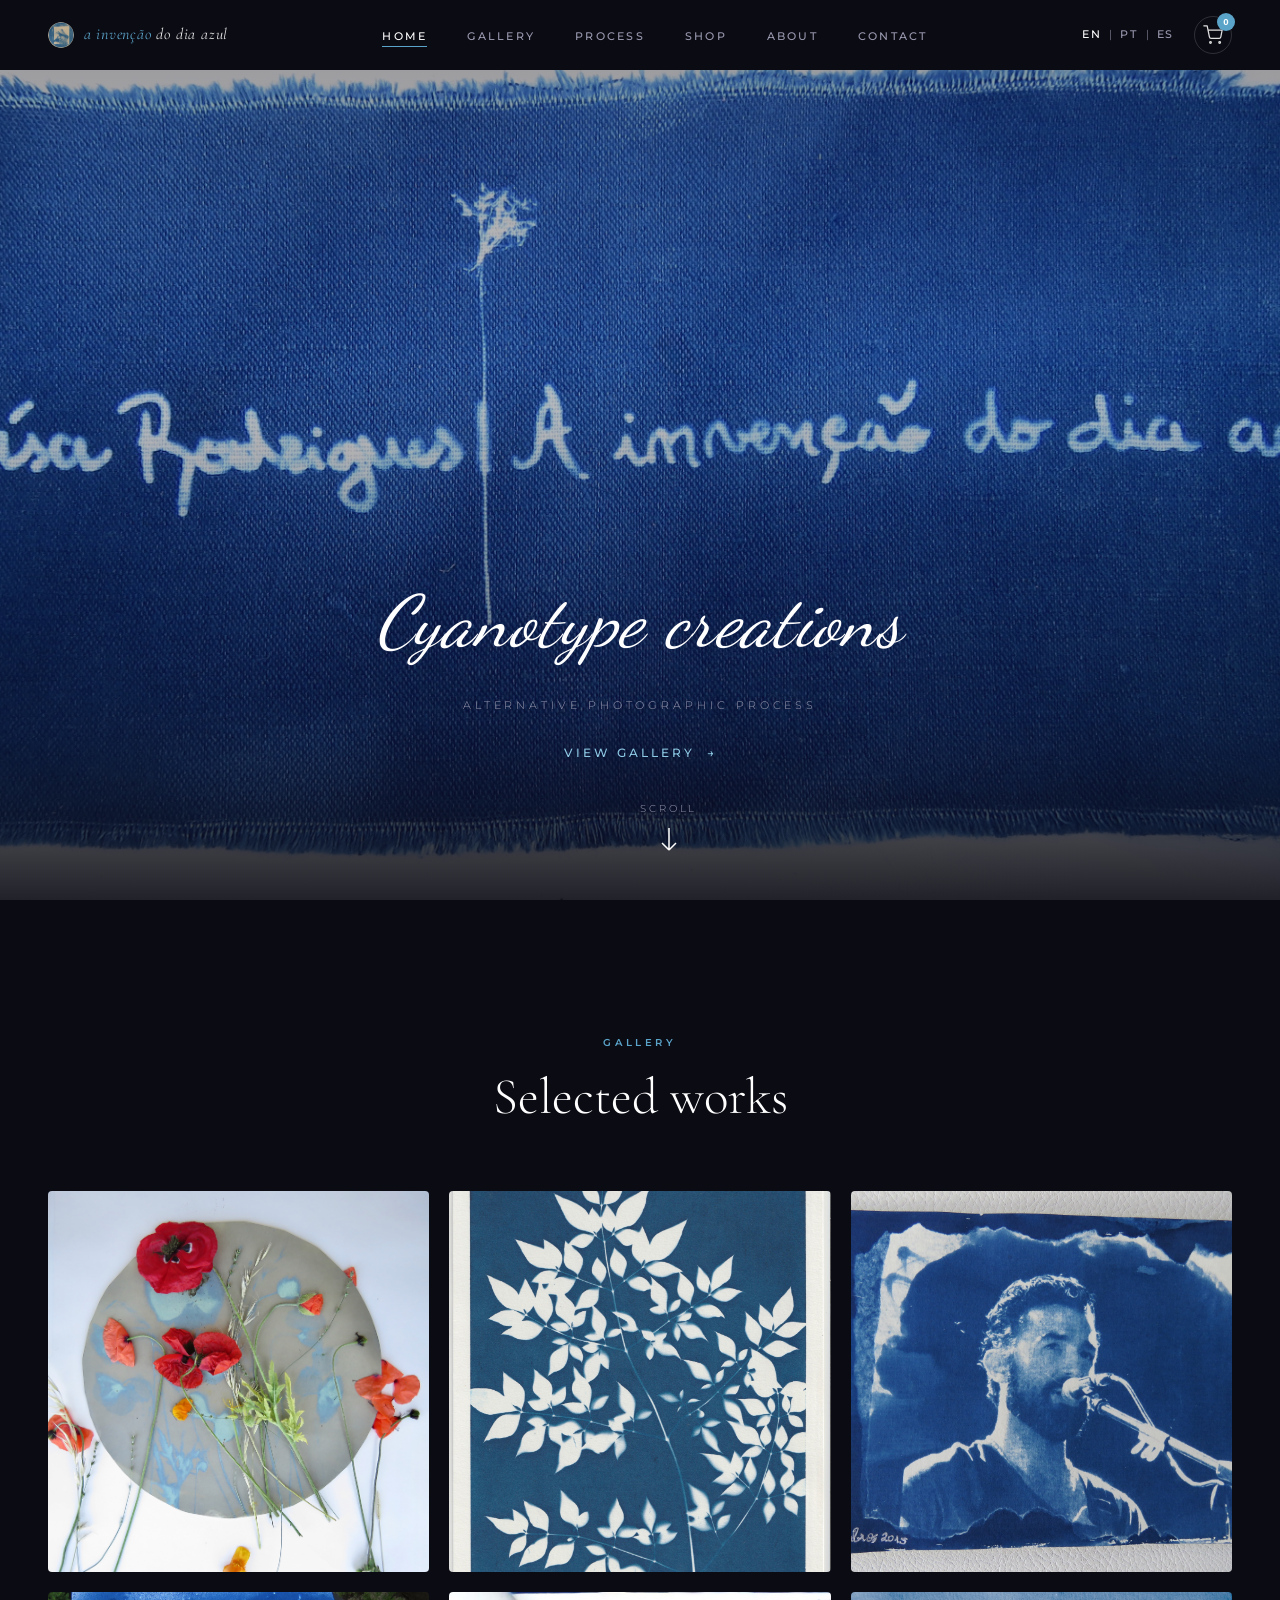
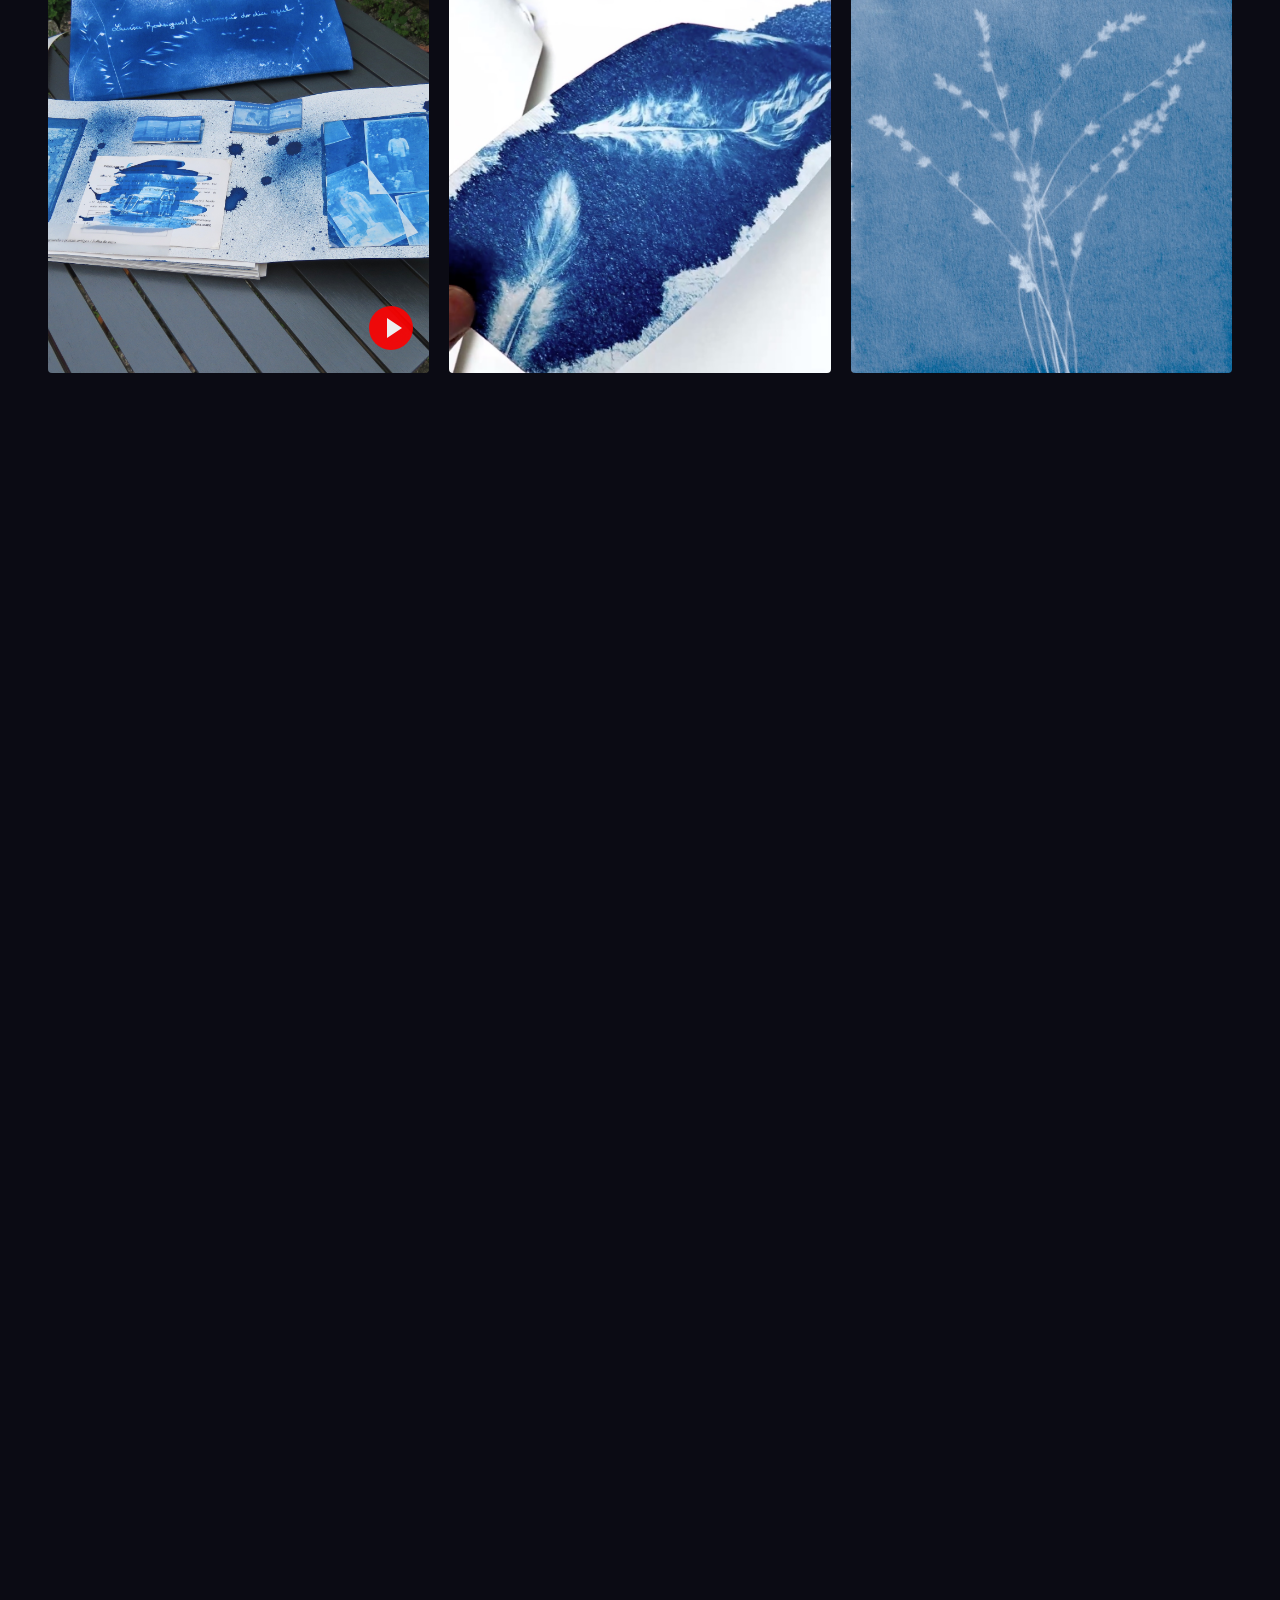
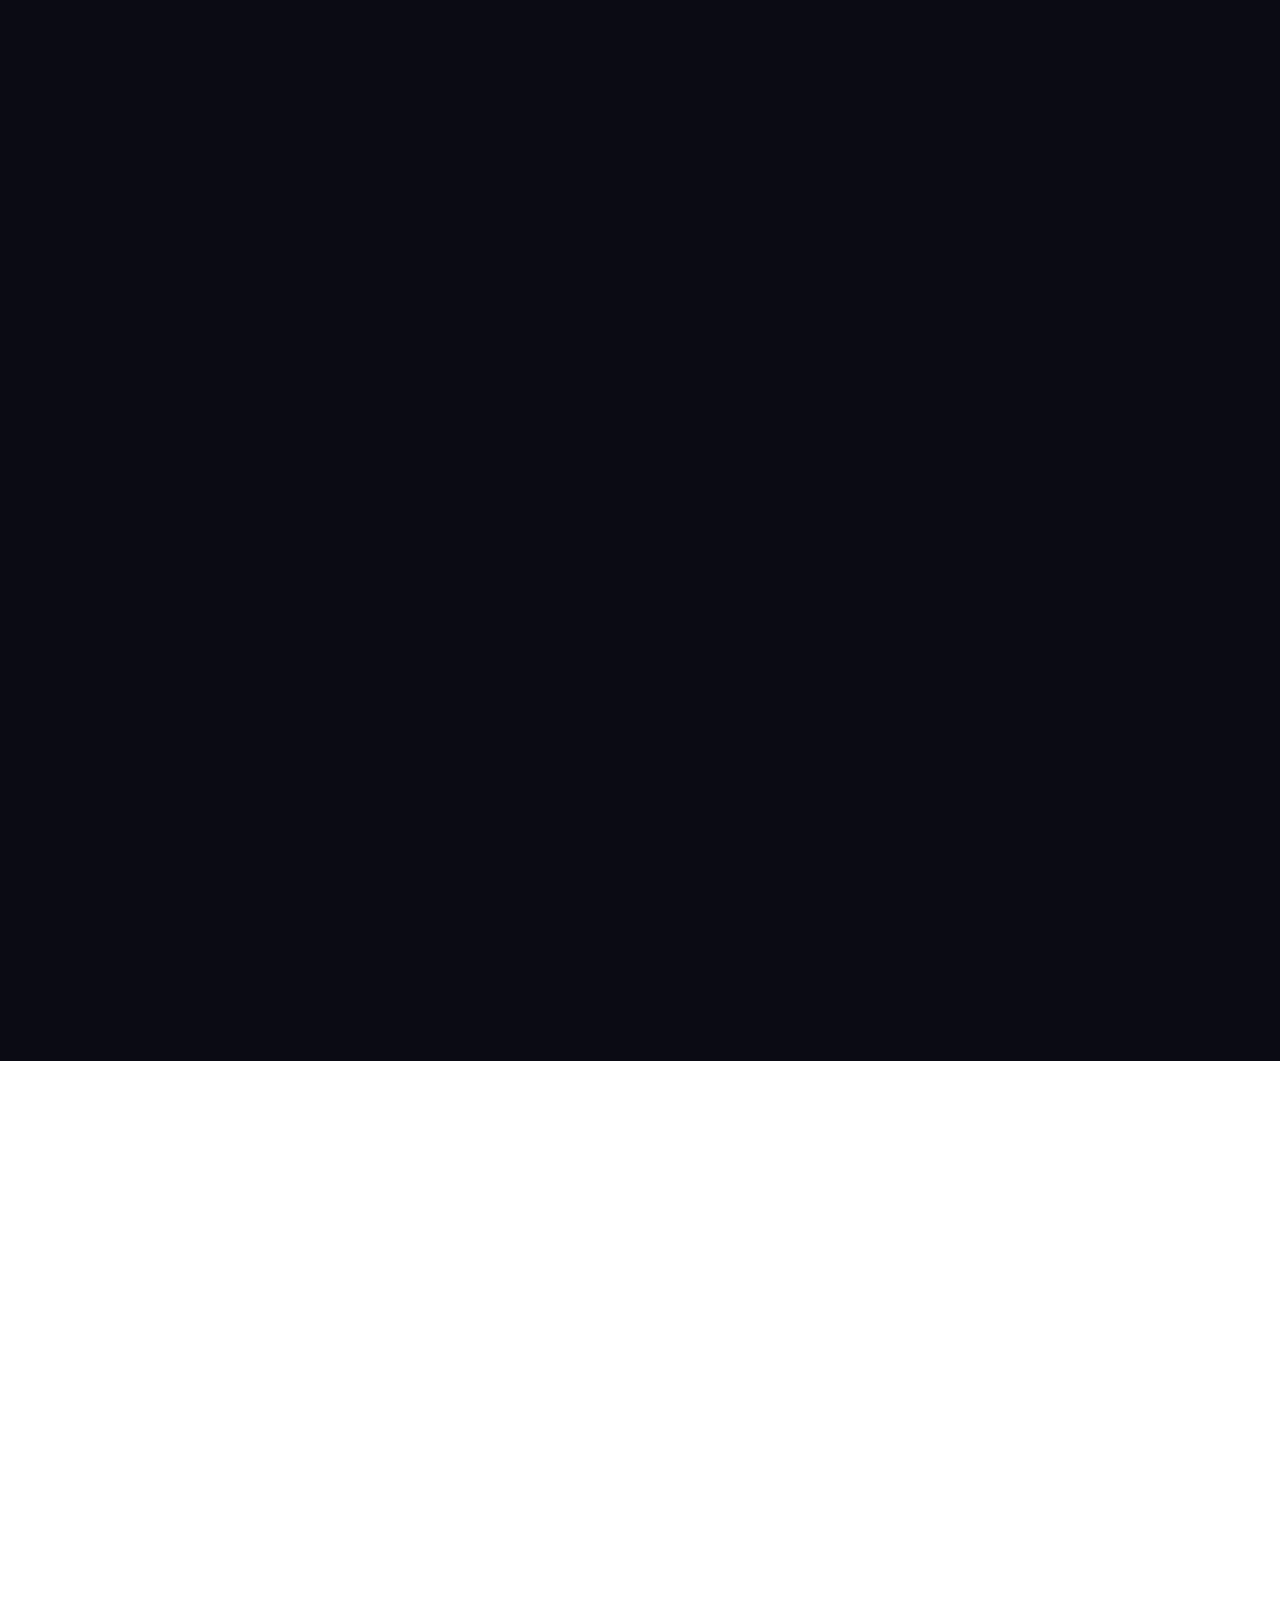
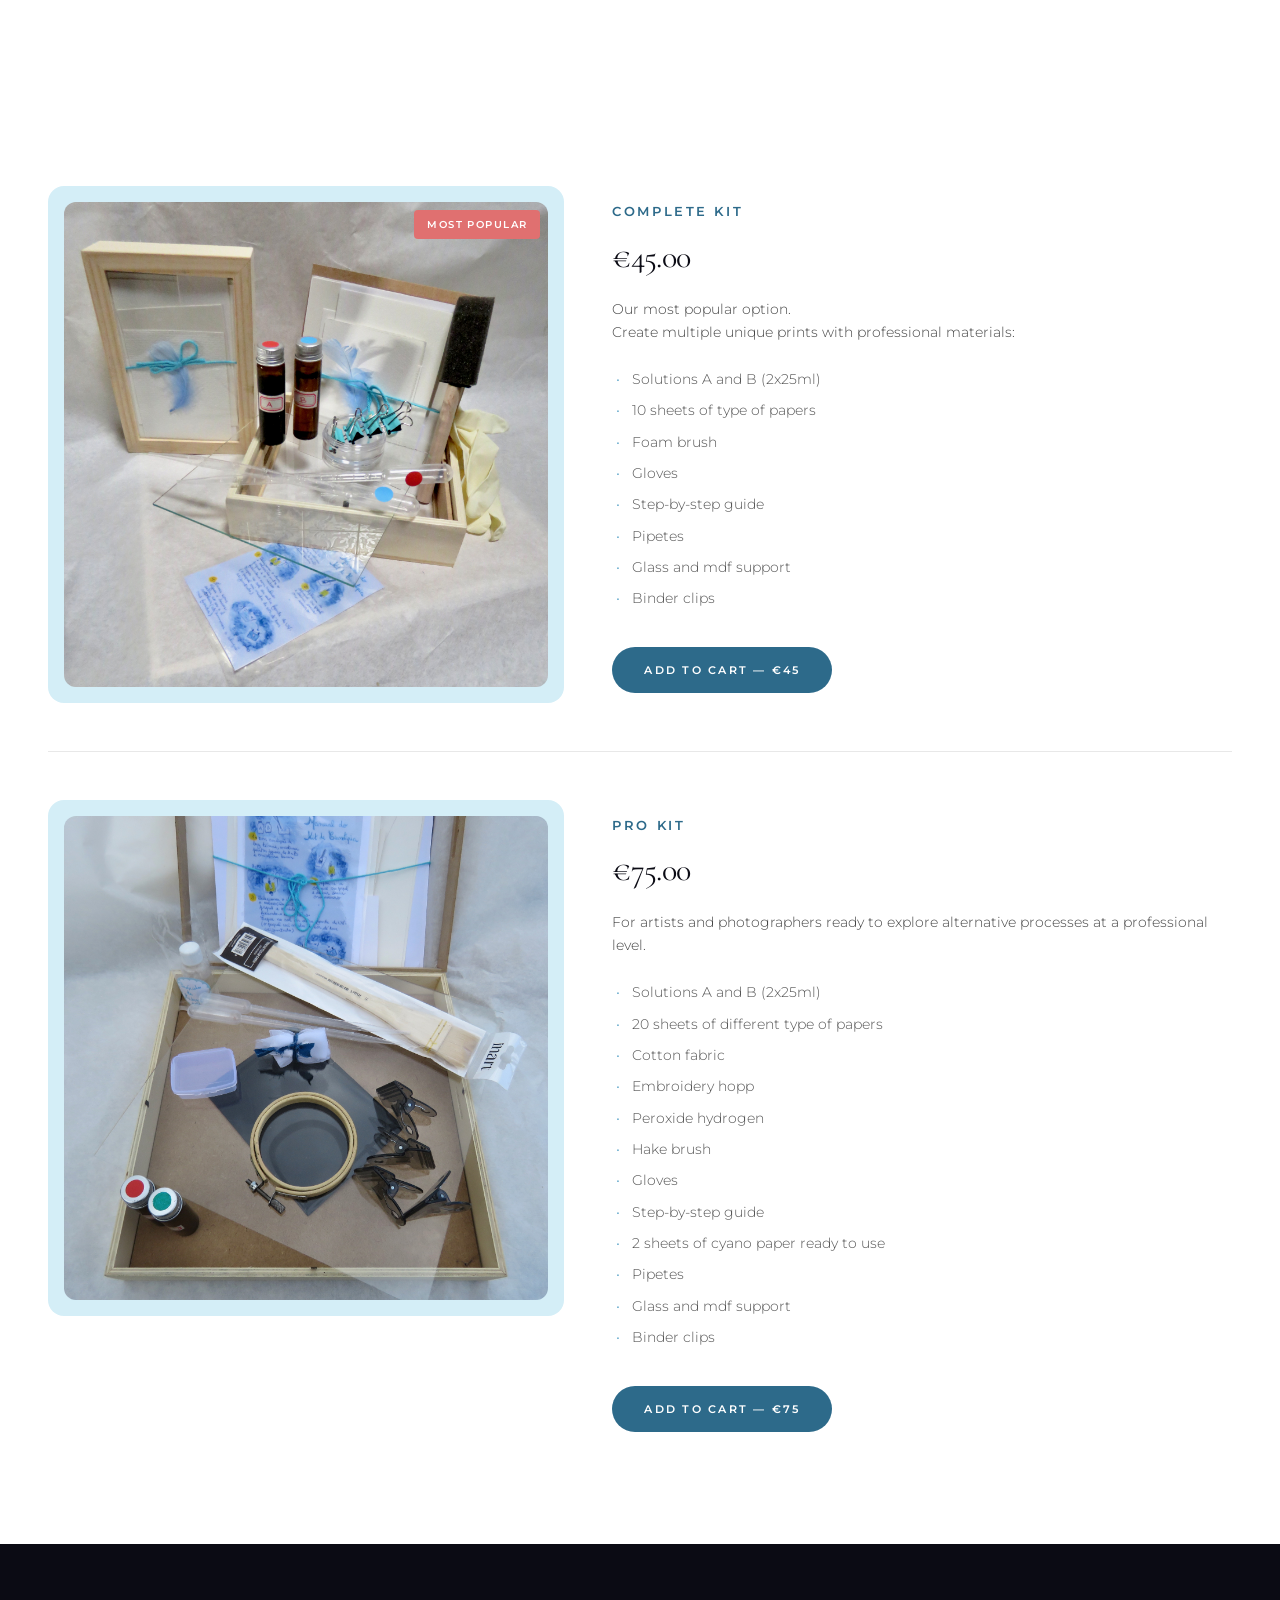
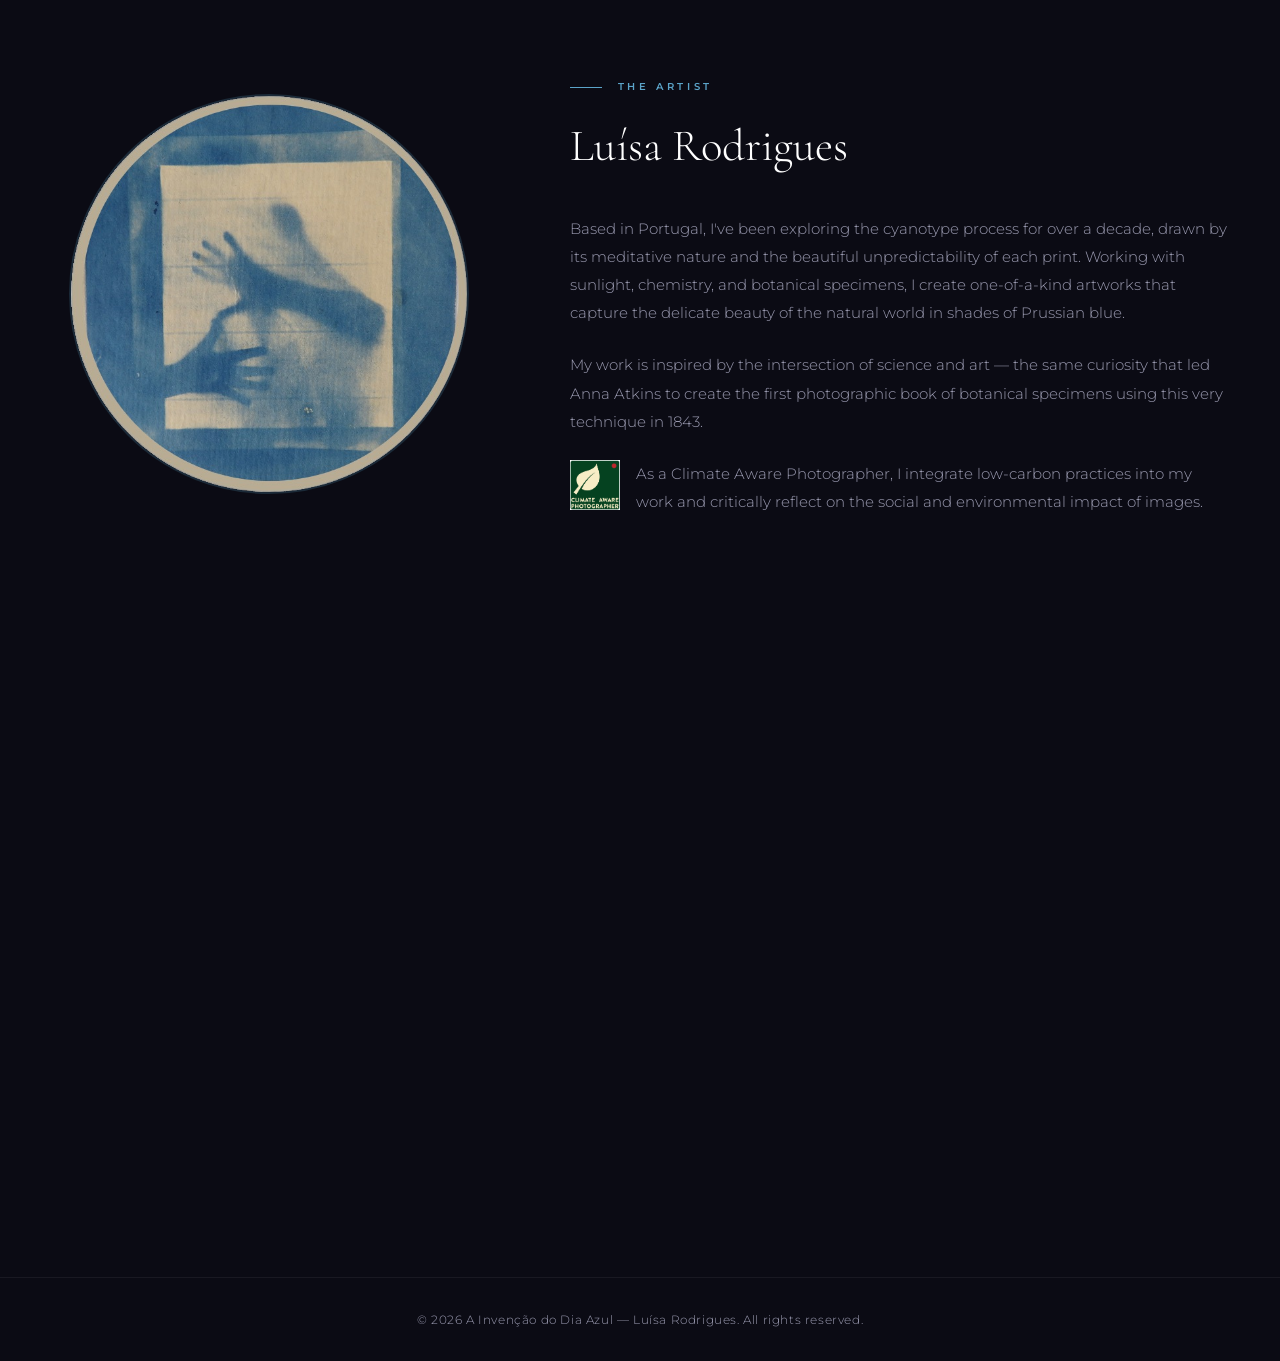
==== commit bb774446: "Add Snipcart shop integration for cyanotype kit sales Converts the existing kit showcase into a func" ====
--- a/index.html
+++ b/index.html
@@ -6,6 +6,9 @@
   <title>A Invenção do Dia Azul | Luísa Rodrigues</title>
   <link rel="stylesheet" href="styles.css">
   <link href="https://fonts.googleapis.com/css2?family=Cormorant+Garamond:ital,wght@0,300;0,400;0,500;0,600;1,300;1,400&family=Montserrat:wght@300;400;500;600&family=Dancing+Script:wght@400;500;600&display=swap" rel="stylesheet">
+  <!-- Snipcart Stylesheet -->
+  <link rel="preconnect" href="https://app.snipcart.com">
+  <link rel="stylesheet" href="https://cdn.snipcart.com/themes/v3.7.1/default/snipcart.css" />
 </head>
 <body>
 
@@ -23,15 +26,26 @@
         <li><a href="#home" class="active">HOME</a></li>
         <li><a href="#gallery">GALLERY</a></li>
         <li><a href="#process">PROCESS</a></li>
+        <li><a href="#kits">SHOP</a></li>
         <li><a href="#about">ABOUT</a></li>
         <li><a href="#contact">CONTACT</a></li>
       </ul>
-      <div class="lang-toggle">
-        <a href="index.html" class="lang-btn active">EN</a>
-        <span class="lang-divider">|</span>
-        <a href="index-pt.html" class="lang-btn">PT</a>
-        <span class="lang-divider">|</span>
-        <a href="index-es.html" class="lang-btn">ES</a>
+      <div class="nav-right">
+        <div class="lang-toggle">
+          <a href="index.html" class="lang-btn active">EN</a>
+          <span class="lang-divider">|</span>
+          <a href="index-pt.html" class="lang-btn">PT</a>
+          <span class="lang-divider">|</span>
+          <a href="index-es.html" class="lang-btn">ES</a>
+        </div>
+        <!-- Snipcart Cart Button -->
+        <button class="snipcart-checkout cart-btn" aria-label="Shopping cart">
+          <svg width="20" height="20" viewBox="0 0 24 24" fill="none" stroke="currentColor" stroke-width="1.5" stroke-linecap="round" stroke-linejoin="round">
+            <circle cx="9" cy="21" r="1"/><circle cx="20" cy="21" r="1"/>
+            <path d="M1 1h4l2.68 13.39a2 2 0 0 0 2 1.61h9.72a2 2 0 0 0 2-1.61L23 6H6"/>
+          </svg>
+          <span class="snipcart-items-count cart-count">0</span>
+        </button>
       </div>
     </div>
   </nav>
@@ -223,6 +237,7 @@
           </div>
           <div class="kit-info">
             <h3 class="kit-title">STARTER KIT</h3>
+            <p class="kit-price">&euro;25.00</p>
             <p class="kit-subtitle">Perfect for first-time sun prints.<br>Everything you need to create your first cyanotypes:</p>
             <ul class="kit-features">
               <li>Solutions A and B (2x15ml)</li>
@@ -234,7 +249,17 @@
               <li>Glass and mdf support</li>
               <li>Binder clips</li>
             </ul>
-            <a href="#contact" class="kit-btn">INQUIRE ABOUT THIS KIT</a>
+            <button class="kit-btn snipcart-add-item"
+              data-item-id="kit-starter"
+              data-item-price="25.00"
+              data-item-url="/index.html"
+              data-item-name="Starter Kit"
+              data-item-description="Cyanotype Starter Kit — 5 sheets, solutions, brush, guide &amp; more"
+              data-item-image="images/contact-bg.jpeg"
+              data-item-weight="500"
+              data-item-shippable="true">
+              ADD TO CART &mdash; &euro;25
+            </button>
           </div>
         </div>
 
@@ -250,6 +275,7 @@
           </div>
           <div class="kit-info">
             <h3 class="kit-title">COMPLETE KIT</h3>
+            <p class="kit-price">&euro;45.00</p>
             <p class="kit-subtitle">Our most popular option.<br>Create multiple unique prints with professional materials:</p>
             <ul class="kit-features">
               <li>Solutions A and B (2x25ml)</li>
@@ -261,7 +287,17 @@
               <li>Glass and mdf support</li>
               <li>Binder clips</li>
             </ul>
-            <a href="#contact" class="kit-btn">INQUIRE ABOUT THIS KIT</a>
+            <button class="kit-btn snipcart-add-item"
+              data-item-id="kit-complete"
+              data-item-price="45.00"
+              data-item-url="/index.html"
+              data-item-name="Complete Kit"
+              data-item-description="Cyanotype Complete Kit — 10 sheets, professional materials, guide &amp; more"
+              data-item-image="images/gallery-4.jpeg"
+              data-item-weight="800"
+              data-item-shippable="true">
+              ADD TO CART &mdash; &euro;45
+            </button>
           </div>
         </div>
 
@@ -276,6 +312,7 @@
           </div>
           <div class="kit-info">
             <h3 class="kit-title">PRO KIT</h3>
+            <p class="kit-price">&euro;75.00</p>
             <p class="kit-subtitle">For artists and photographers ready to explore alternative processes at a professional level.</p>
             <ul class="kit-features">
               <li>Solutions A and B (2x25ml)</li>
@@ -291,7 +328,17 @@
               <li>Glass and mdf support</li>
               <li>Binder clips</li>
             </ul>
-            <a href="#contact" class="kit-btn">INQUIRE ABOUT THIS KIT</a>
+            <button class="kit-btn snipcart-add-item"
+              data-item-id="kit-pro"
+              data-item-price="75.00"
+              data-item-url="/index.html"
+              data-item-name="Pro Kit"
+              data-item-description="Cyanotype Pro Kit — 20 sheets, cotton fabric, hake brush, specialty items &amp; more"
+              data-item-image="images/artist-portrait.jpeg"
+              data-item-weight="1200"
+              data-item-shippable="true">
+              ADD TO CART &mdash; &euro;75
+            </button>
           </div>
         </div>
       </div>
@@ -386,5 +433,19 @@
   </section>
 
   <script src="script.js"></script>
+
+  <!-- Snipcart Script -->
+  <!-- IMPORTANT: Replace YOUR_SNIPCART_API_KEY below with your real public API key from https://app.snipcart.com -->
+  <div id="snipcart" data-api-key="YOUR_SNIPCART_API_KEY" data-config-modal-style="side" data-currency="eur" hidden>
+    <address-fields name="shipping-address">
+      <div>
+        <fieldset name="nif">
+          <label for="nif">NIF / VAT Number (optional)</label>
+          <input name="nif" type="text">
+        </fieldset>
+      </div>
+    </address-fields>
+  </div>
+  <script async src="https://cdn.snipcart.com/themes/v3.7.1/default/snipcart.js"></script>
 </body>
 </html>
--- a/styles.css
+++ b/styles.css
@@ -140,6 +140,13 @@
   width: 100%;
 }
 
+/* Nav right section (lang + cart) */
+.nav-right {
+  display: flex;
+  align-items: center;
+  gap: 1.25rem;
+}
+
 .lang-toggle {
   display: flex;
   align-items: center;
@@ -161,6 +168,44 @@
 .lang-btn.active { color: var(--white); }
 .lang-divider { color: var(--white-muted); font-size: 0.7rem; }
 
+/* Cart Button */
+.cart-btn {
+  position: relative;
+  background: none;
+  border: 1px solid rgba(255, 255, 255, 0.15);
+  border-radius: 50%;
+  width: 38px;
+  height: 38px;
+  display: flex;
+  align-items: center;
+  justify-content: center;
+  color: var(--white-soft);
+  cursor: pointer;
+  transition: all 0.3s ease;
+}
+
+.cart-btn:hover {
+  border-color: var(--cyan-primary);
+  color: var(--cyan-light);
+}
+
+.cart-count {
+  position: absolute;
+  top: -4px;
+  right: -4px;
+  background: var(--cyan-primary);
+  color: var(--white);
+  font-size: 0.6rem;
+  font-weight: 600;
+  width: 18px;
+  height: 18px;
+  border-radius: 50%;
+  display: flex;
+  align-items: center;
+  justify-content: center;
+  line-height: 1;
+}
+
 .nav-toggle {
   display: none;
   flex-direction: column;
@@ -618,7 +663,17 @@
   font-weight: 600;
   letter-spacing: 0.2em;
   color: var(--cyan-dark);
+  margin-bottom: 0.5rem;
+}
+
+/* Kit price styling */
+.kit-price {
+  font-family: var(--font-serif);
+  font-size: 2rem;
+  font-weight: 400;
+  color: var(--bg-dark);
   margin-bottom: 1rem;
+  letter-spacing: -0.02em;
 }
 
 .kit-subtitle {
@@ -652,19 +707,22 @@
   font-size: 0.7rem;
   font-weight: 600;
   letter-spacing: 0.2em;
-  color: var(--bg-dark);
-  background: var(--cyan-pale);
+  color: var(--white);
+  background: var(--cyan-dark);
   border: none;
   padding: 1rem 2rem;
   border-radius: 25px;
   transition: all 0.3s ease;
   text-align: center;
   cursor: pointer;
+  font-family: var(--font-sans);
 }
 
 .kit-btn:hover {
-  background: var(--cyan-light);
+  background: var(--cyan-primary);
   color: var(--white);
+  transform: translateY(-2px);
+  box-shadow: 0 4px 15px rgba(45, 106, 138, 0.3);
 }
 
 /* --- About Section --- */
@@ -959,7 +1017,7 @@
 
   .nav-links.open { right: 0; }
 
-  .lang-toggle { display: none; }
+  .nav-right .lang-toggle { display: none; }
 
   .section-container { padding: 0 1.5rem; }
 
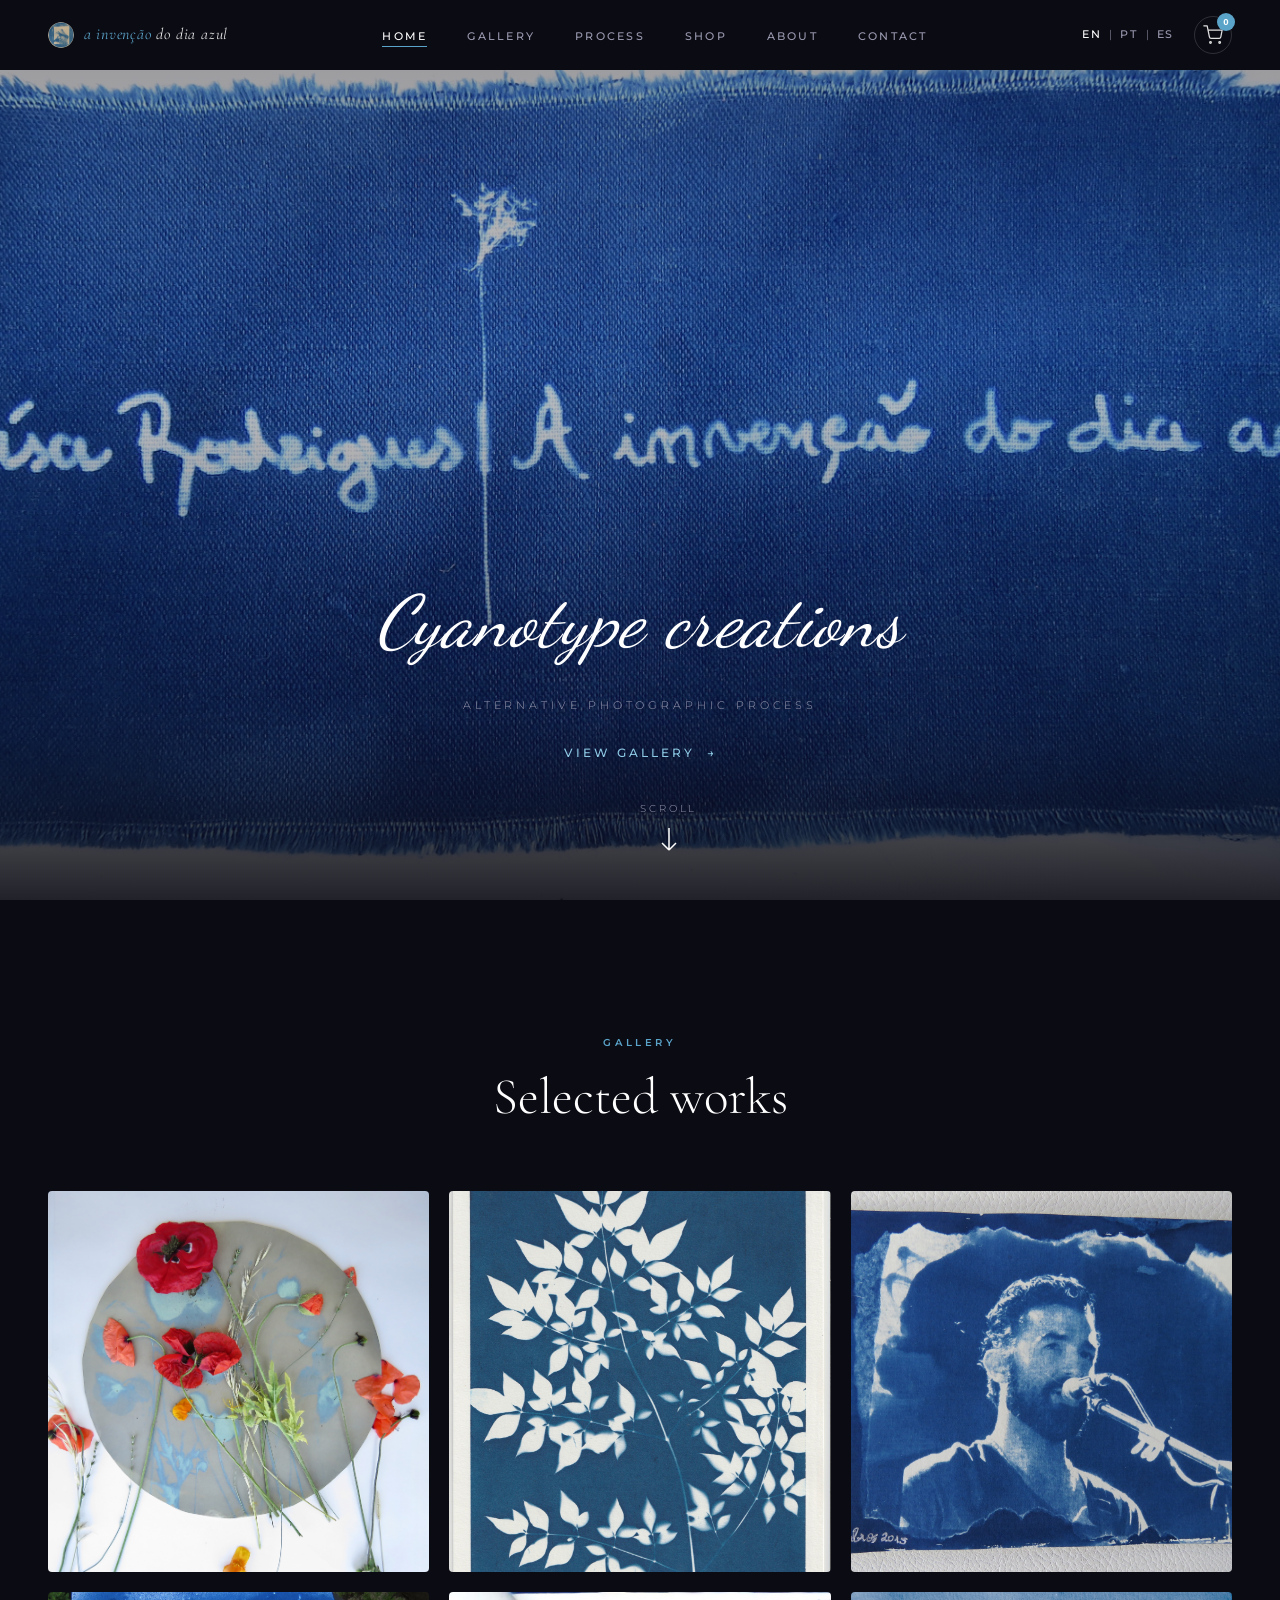
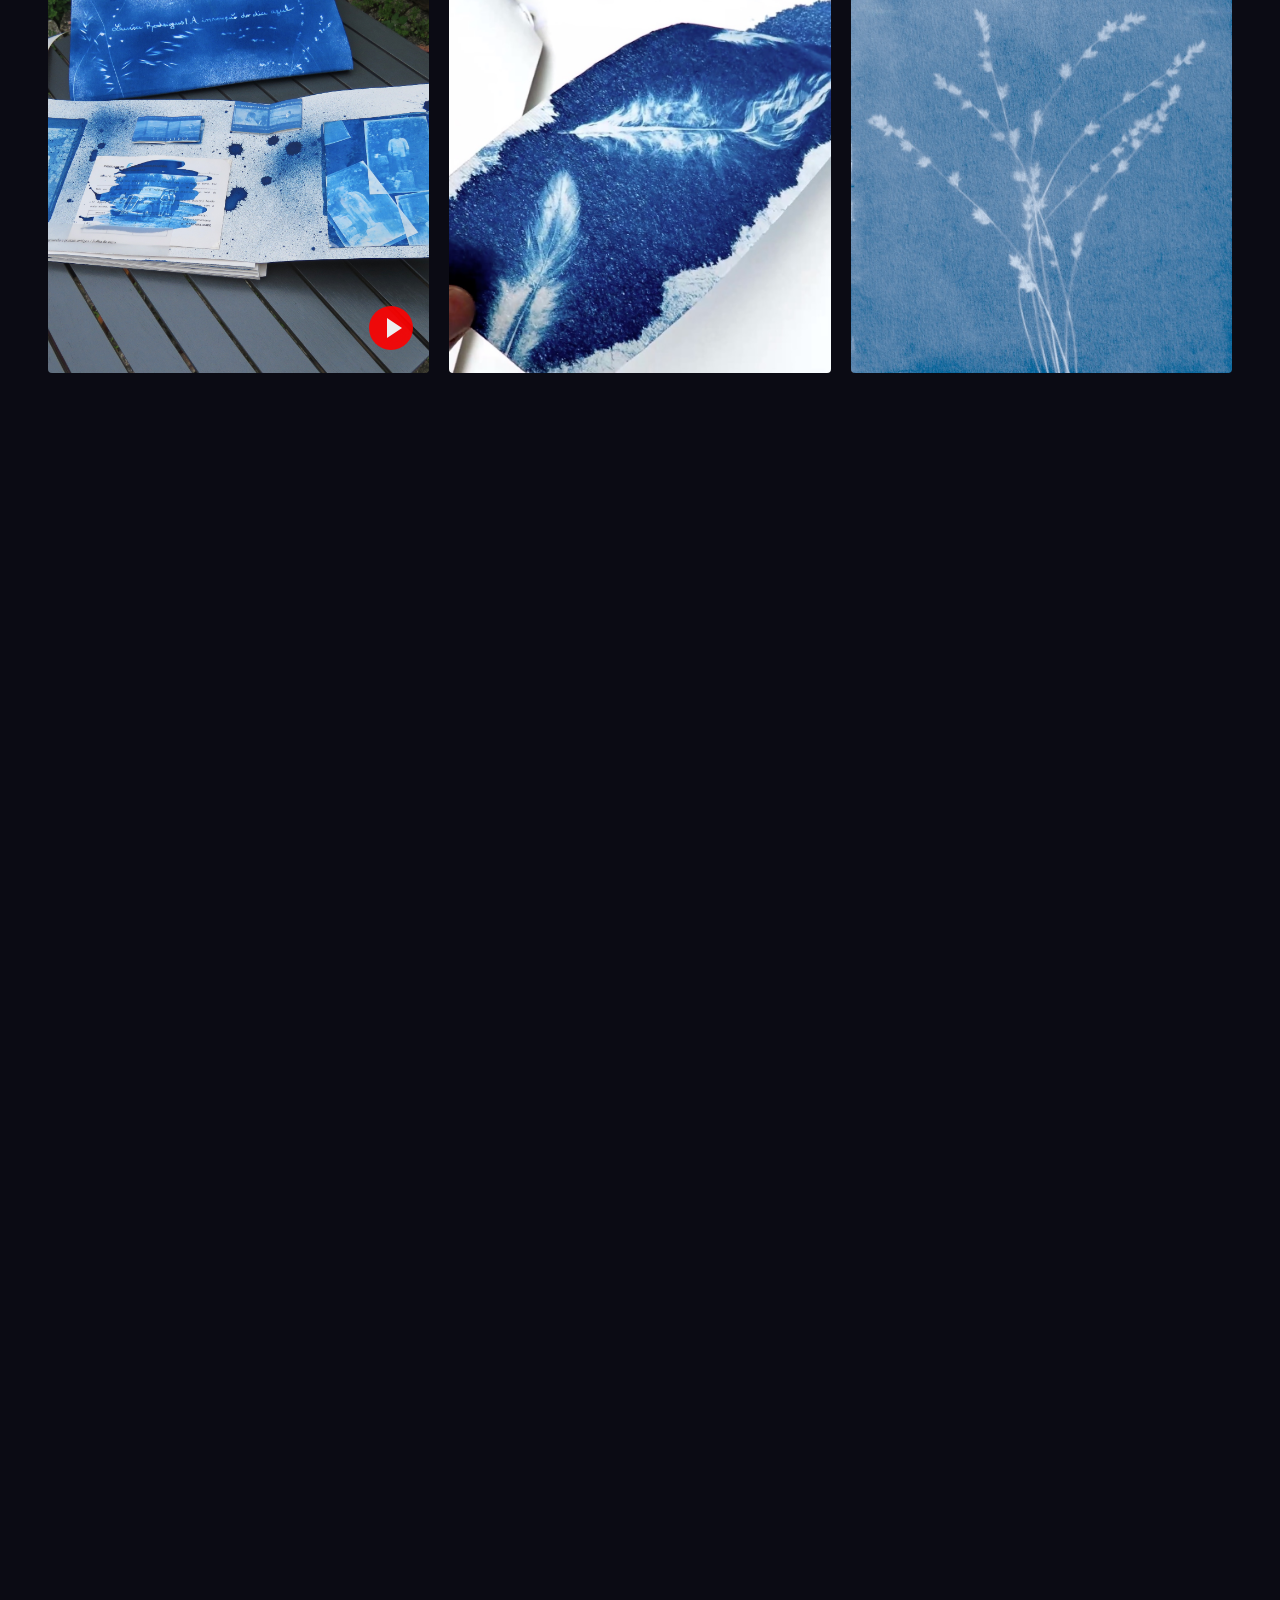
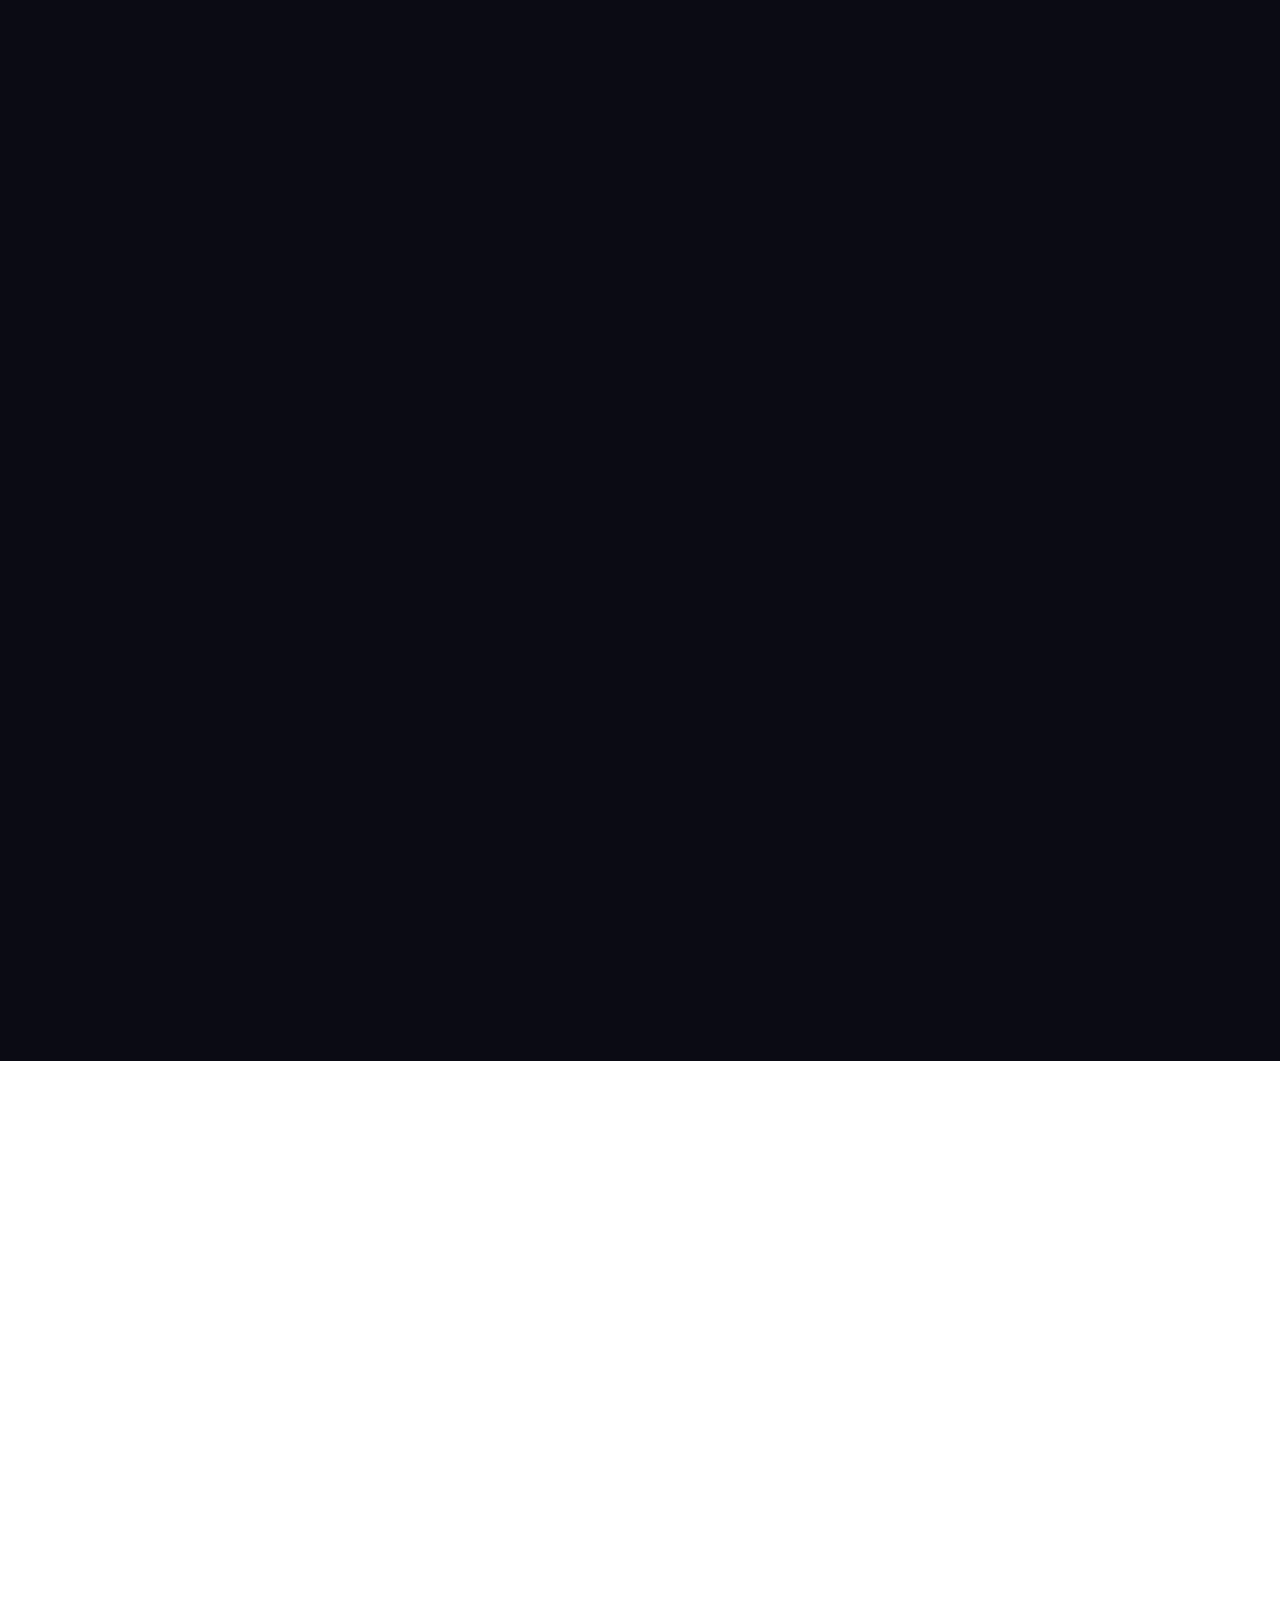
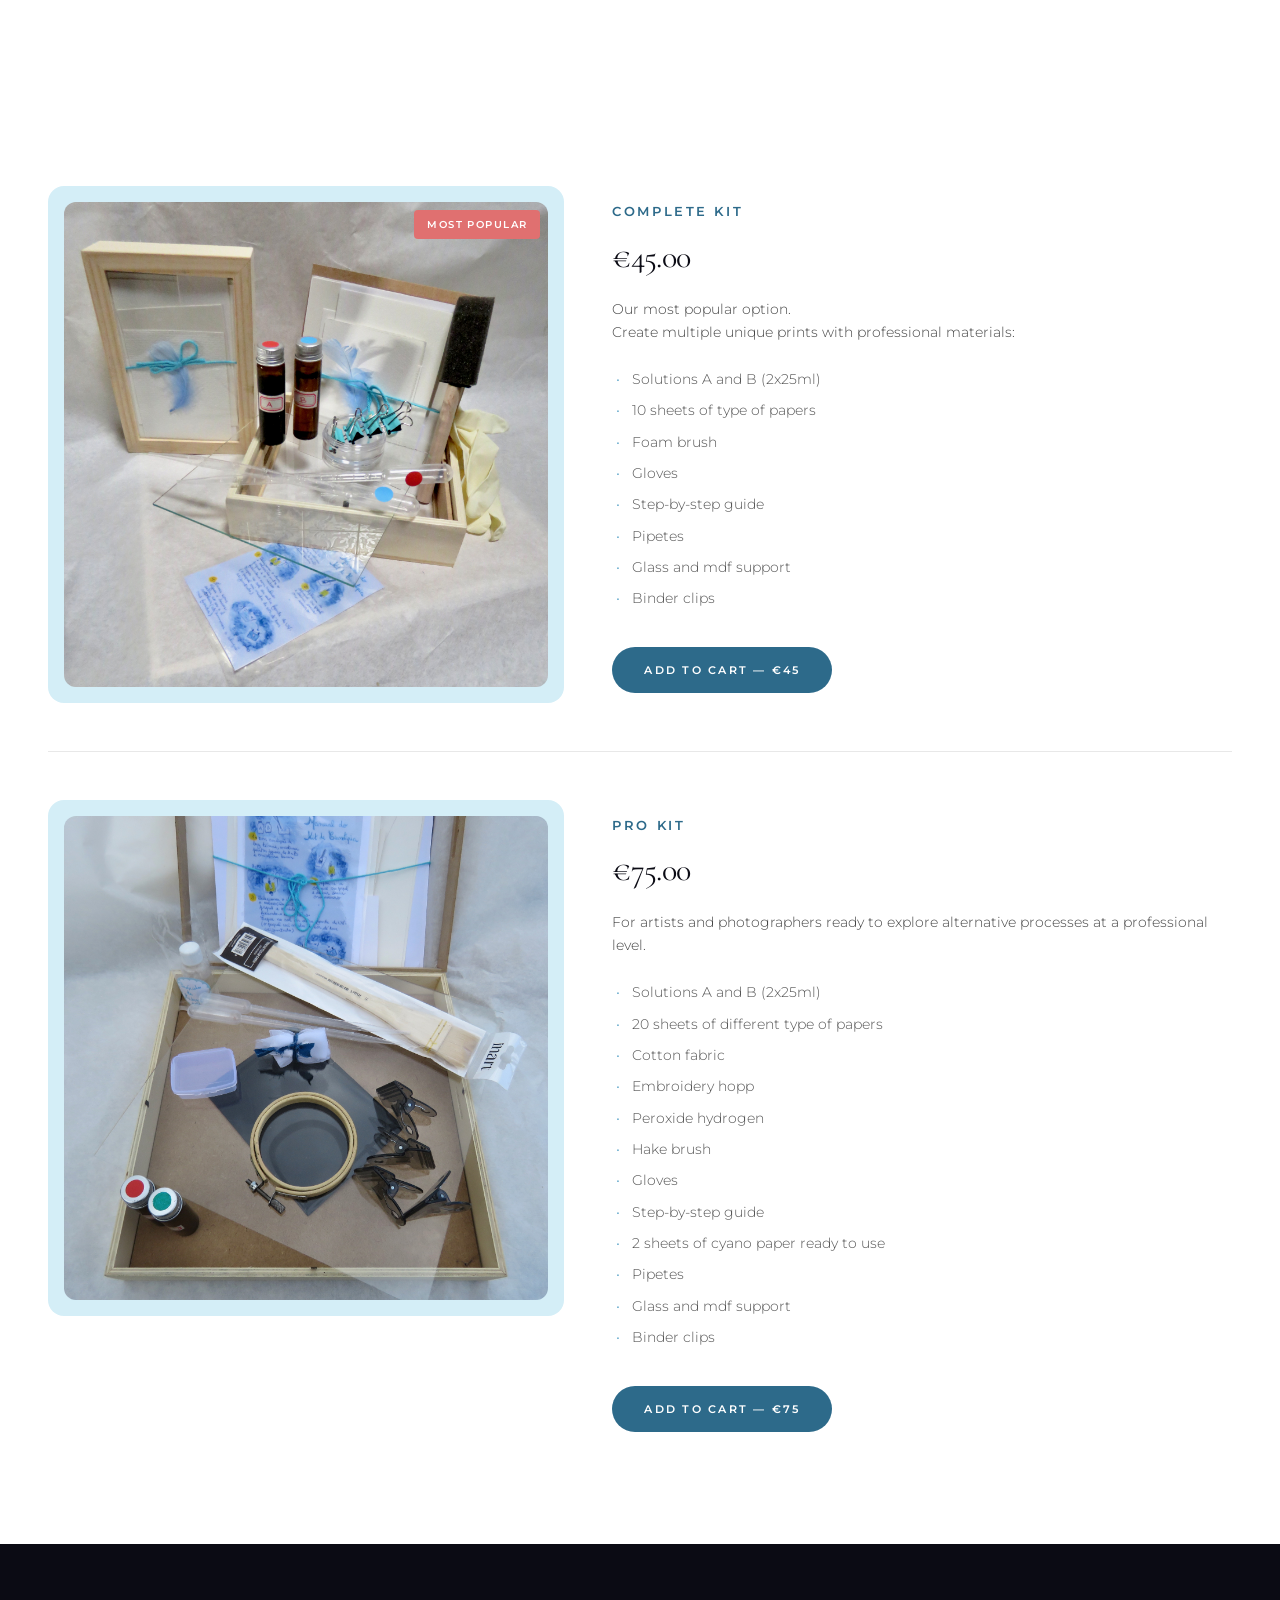
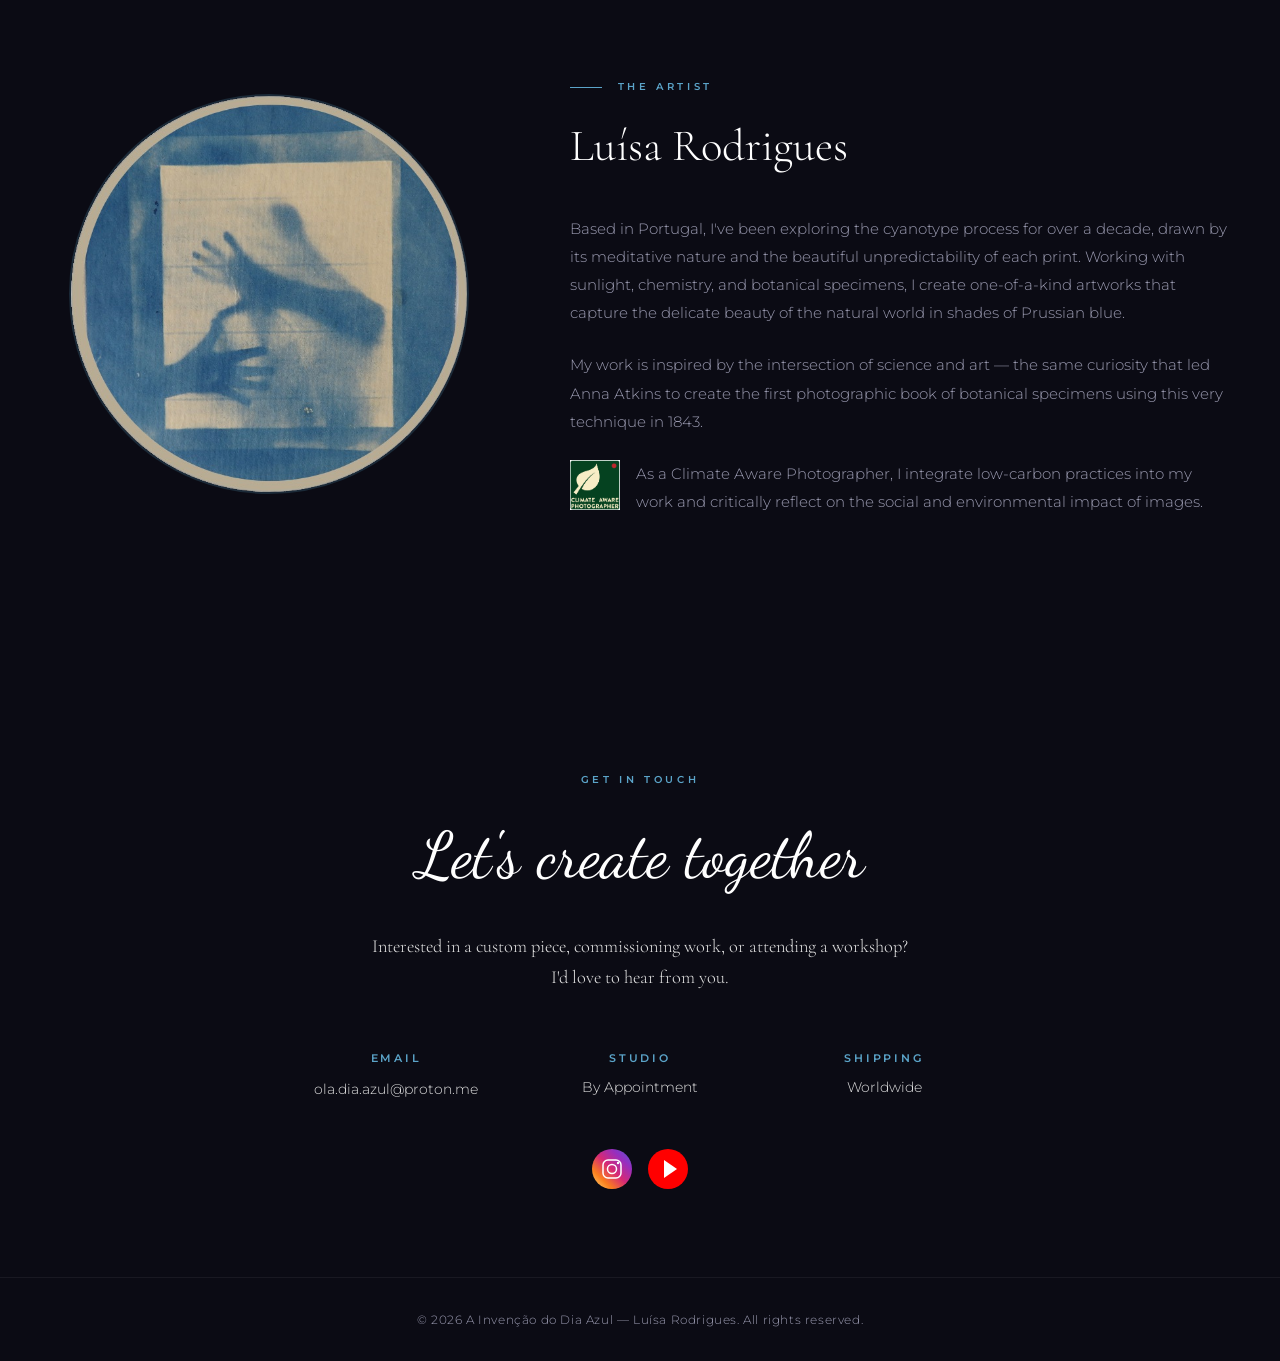
==== commit 8c623b93: "Add Snipcart test API key" ====
--- a/index.html
+++ b/index.html
@@ -435,8 +435,8 @@
   <script src="script.js"></script>
 
   <!-- Snipcart Script -->
-  <!-- IMPORTANT: Replace YOUR_SNIPCART_API_KEY below with your real public API key from https://app.snipcart.com -->
-  <div id="snipcart" data-api-key="YOUR_SNIPCART_API_KEY" data-config-modal-style="side" data-currency="eur" hidden>
+  <!-- IMPORTANT: Replace NzkxNzU5MmItOGNjNS00NWJkLTk2MTgtZDAzYzJmMTY4YjM1NjM5MTE3MDAxOTk4MDE1Mjc0 below with your real public API key from https://app.snipcart.com -->
+  <div id="snipcart" data-api-key="NzkxNzU5MmItOGNjNS00NWJkLTk2MTgtZDAzYzJmMTY4YjM1NjM5MTE3MDAxOTk4MDE1Mjc0" data-config-modal-style="side" data-currency="eur" hidden>
     <address-fields name="shipping-address">
       <div>
         <fieldset name="nif">
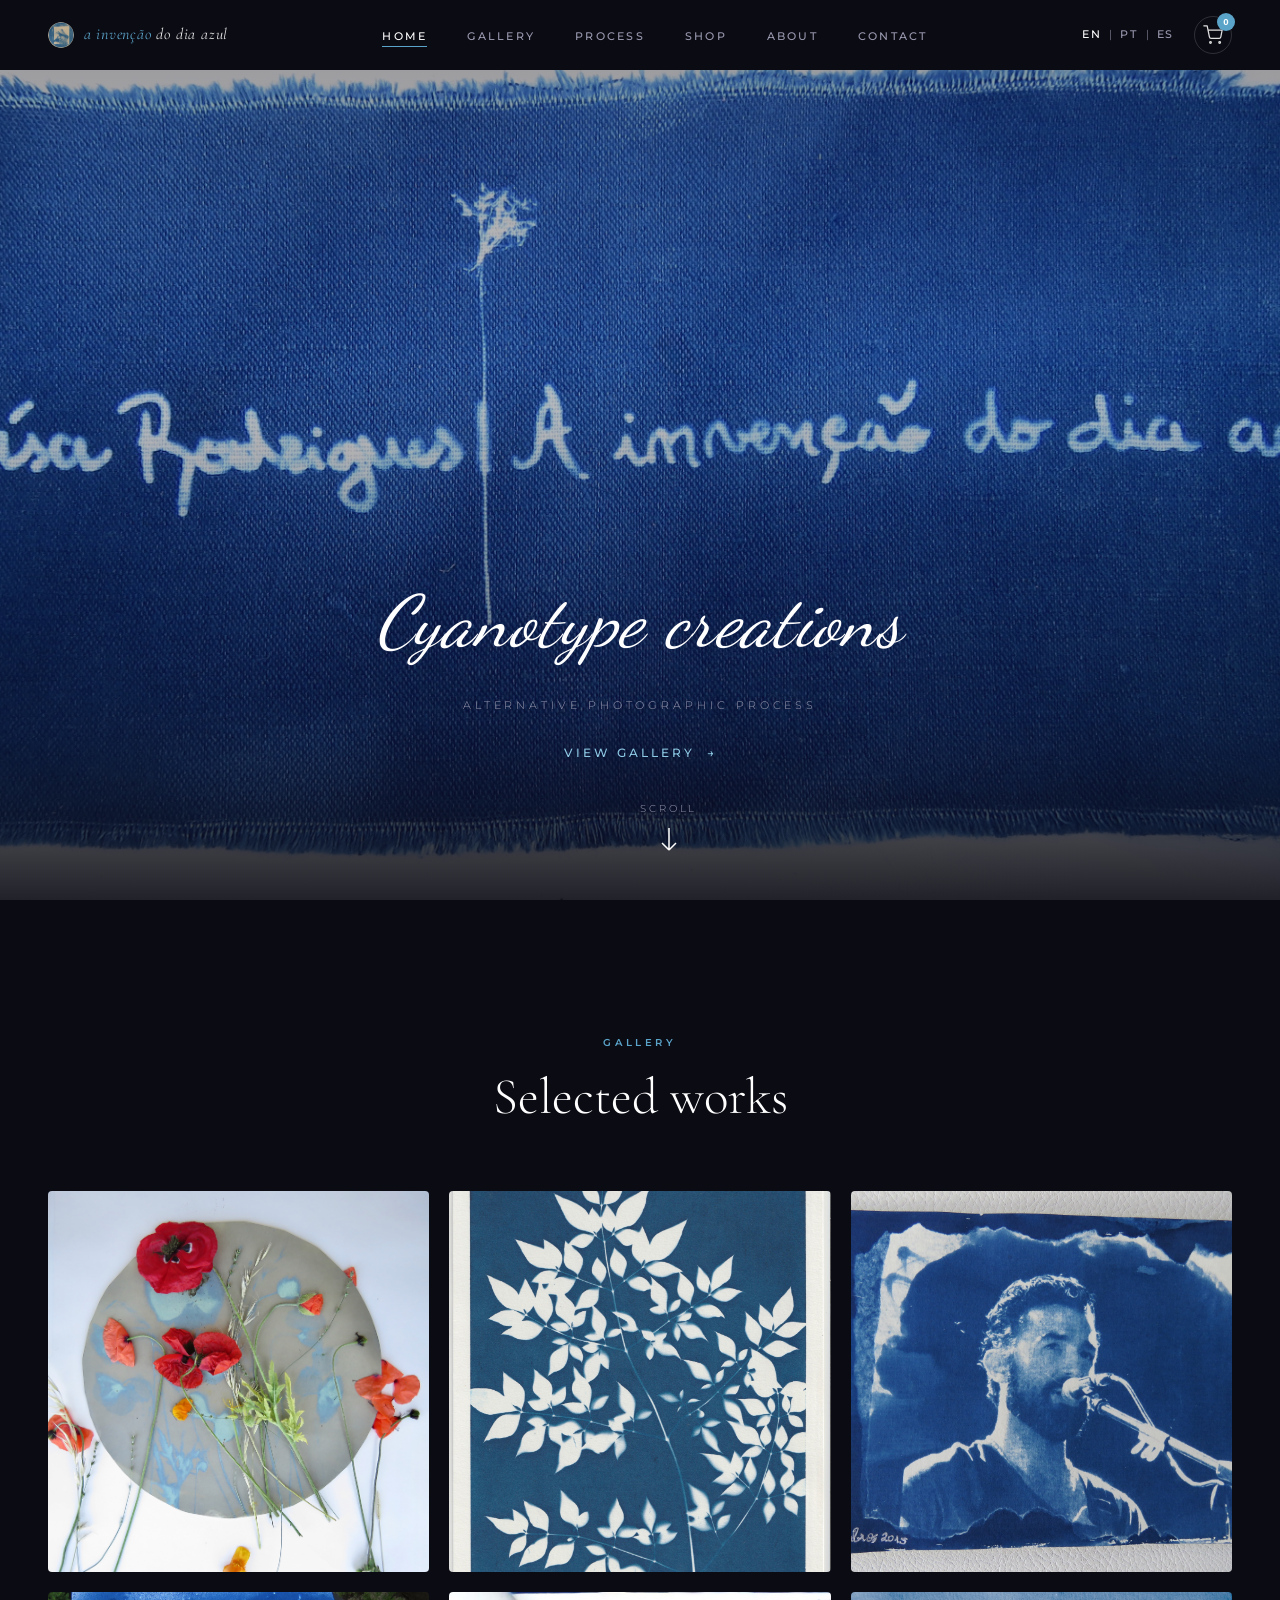
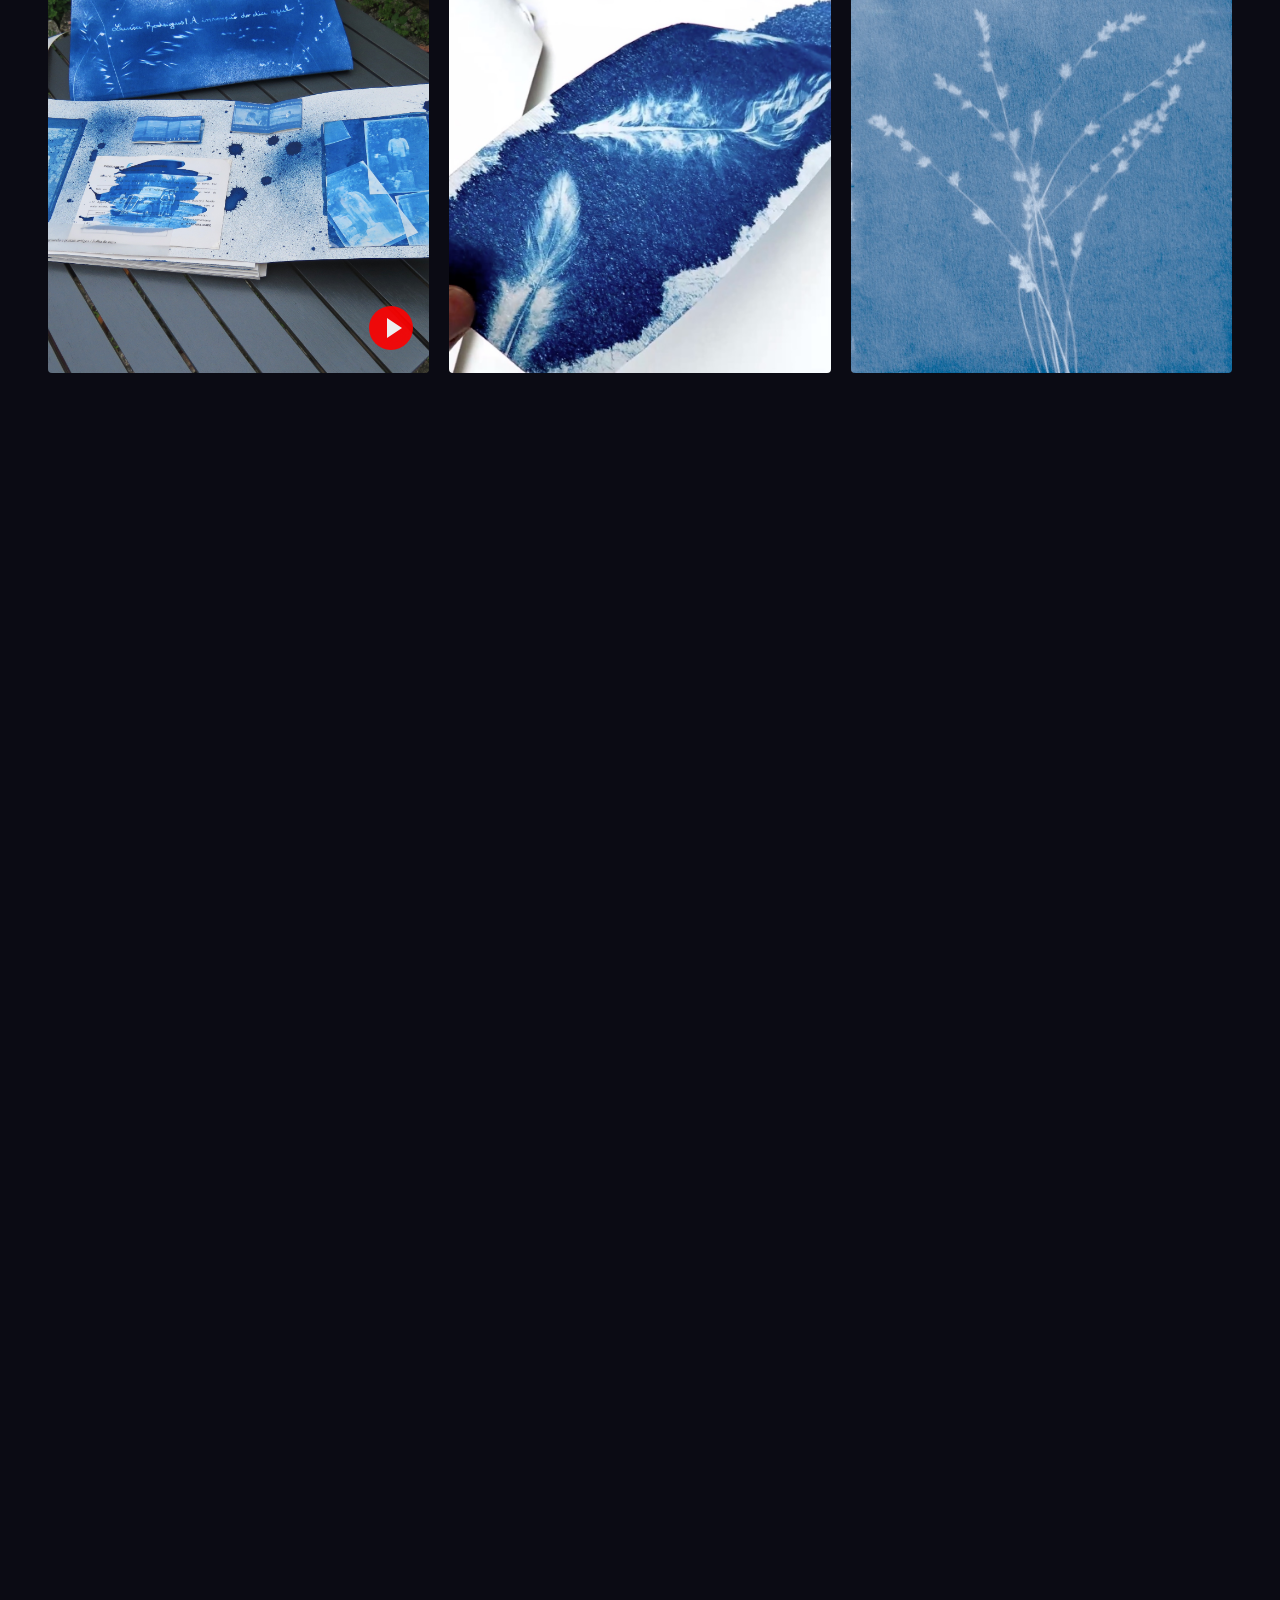
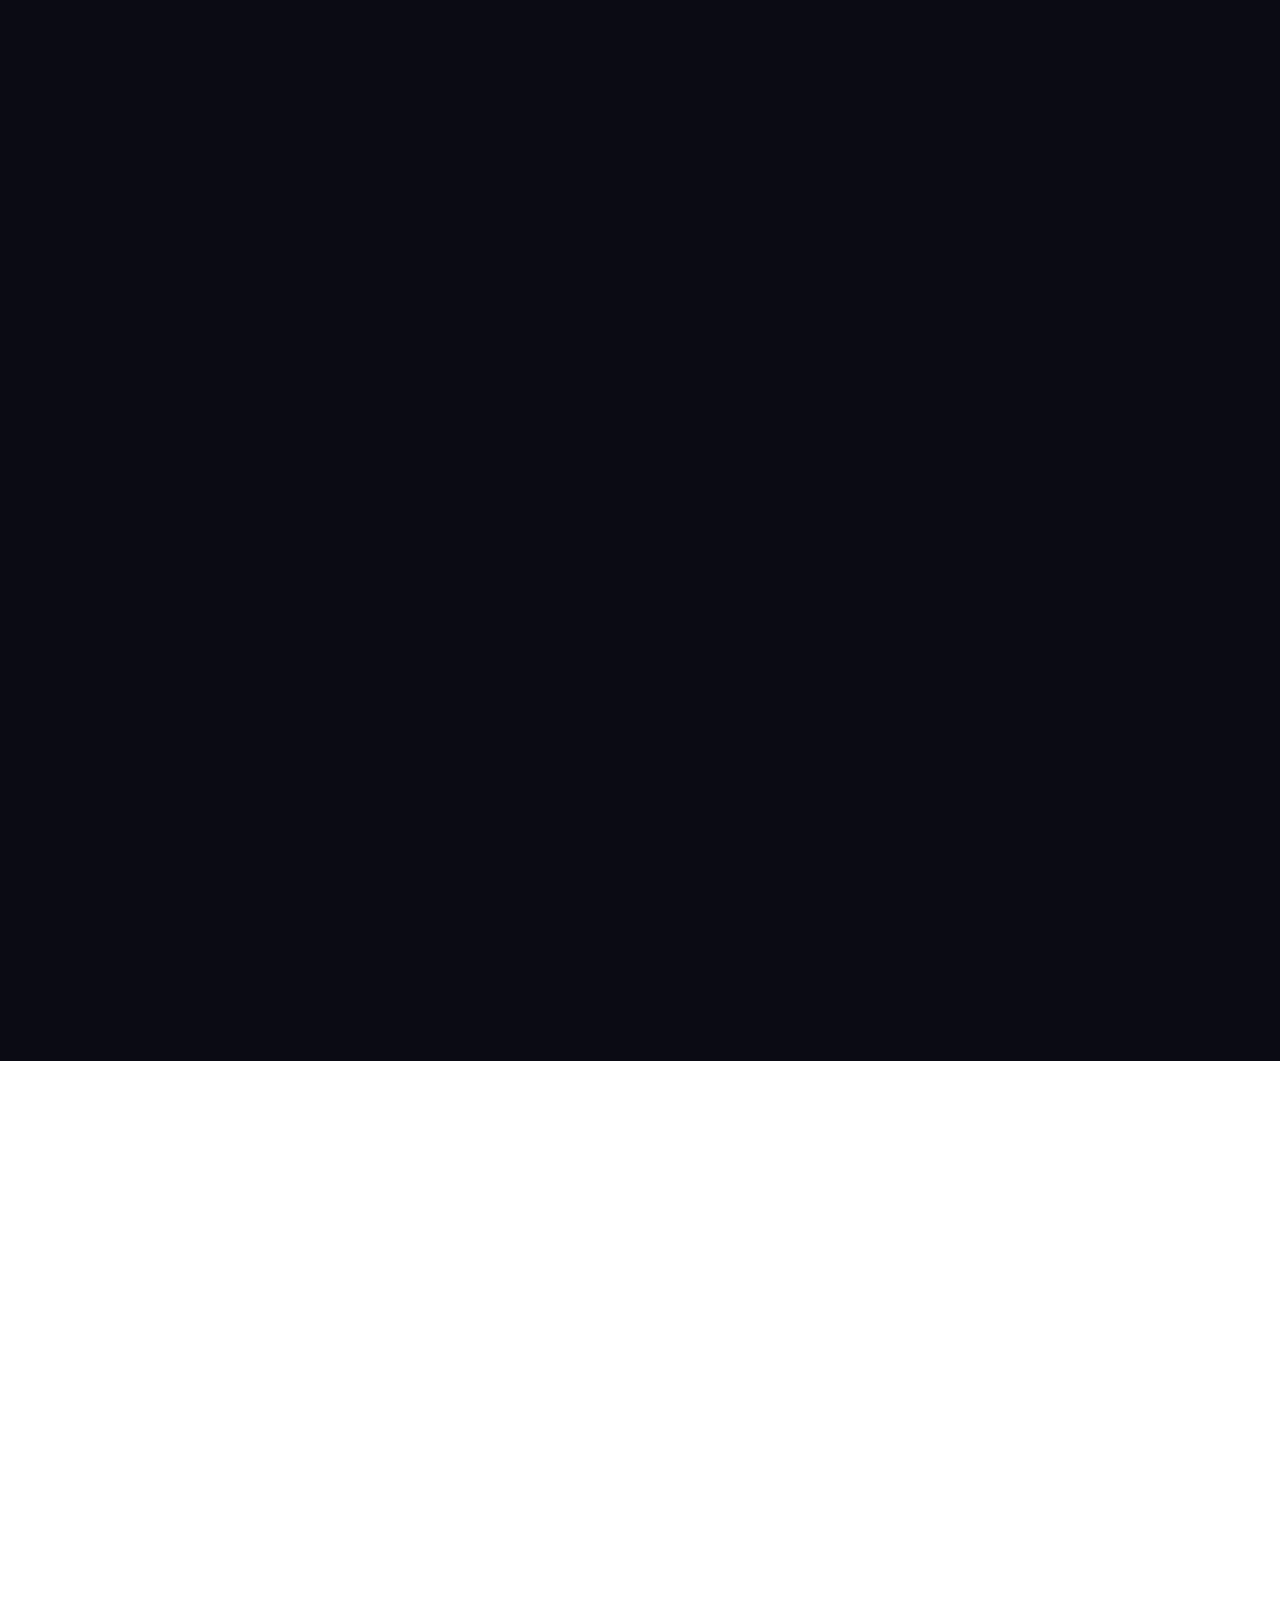
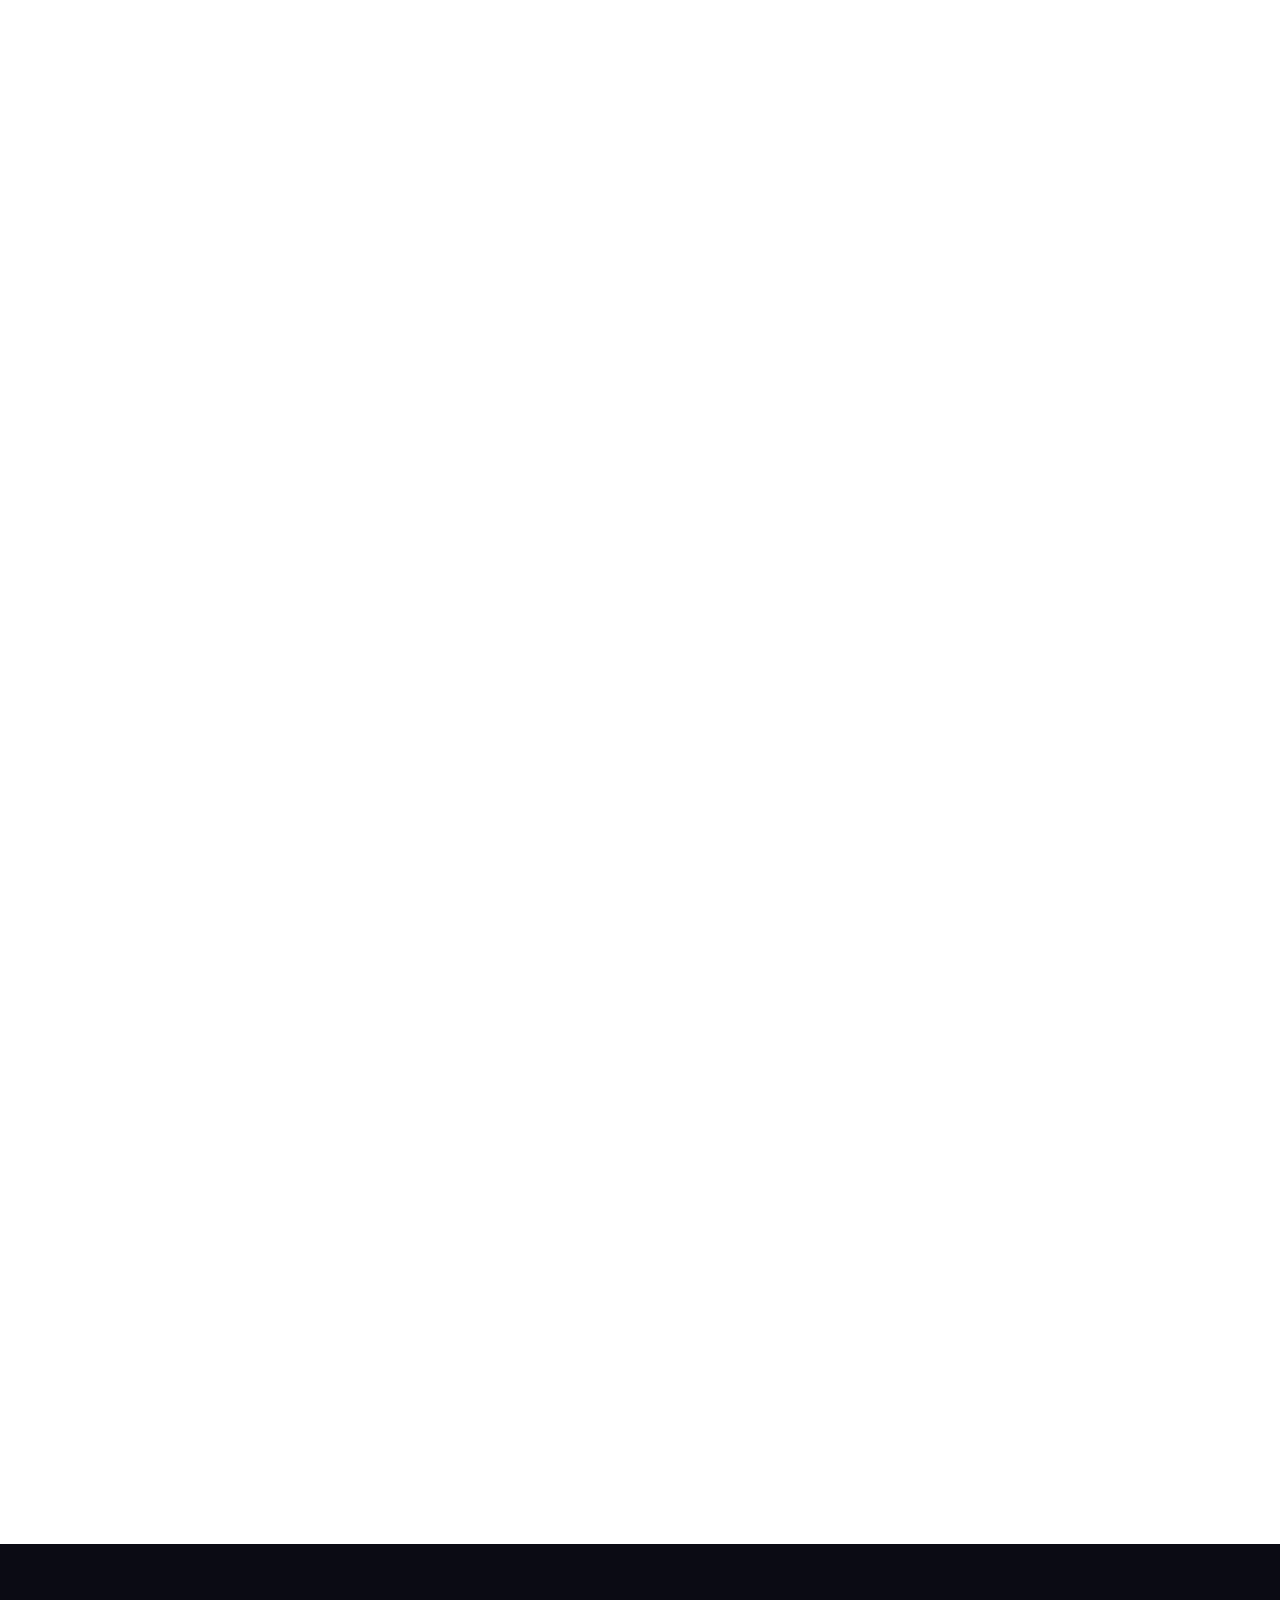
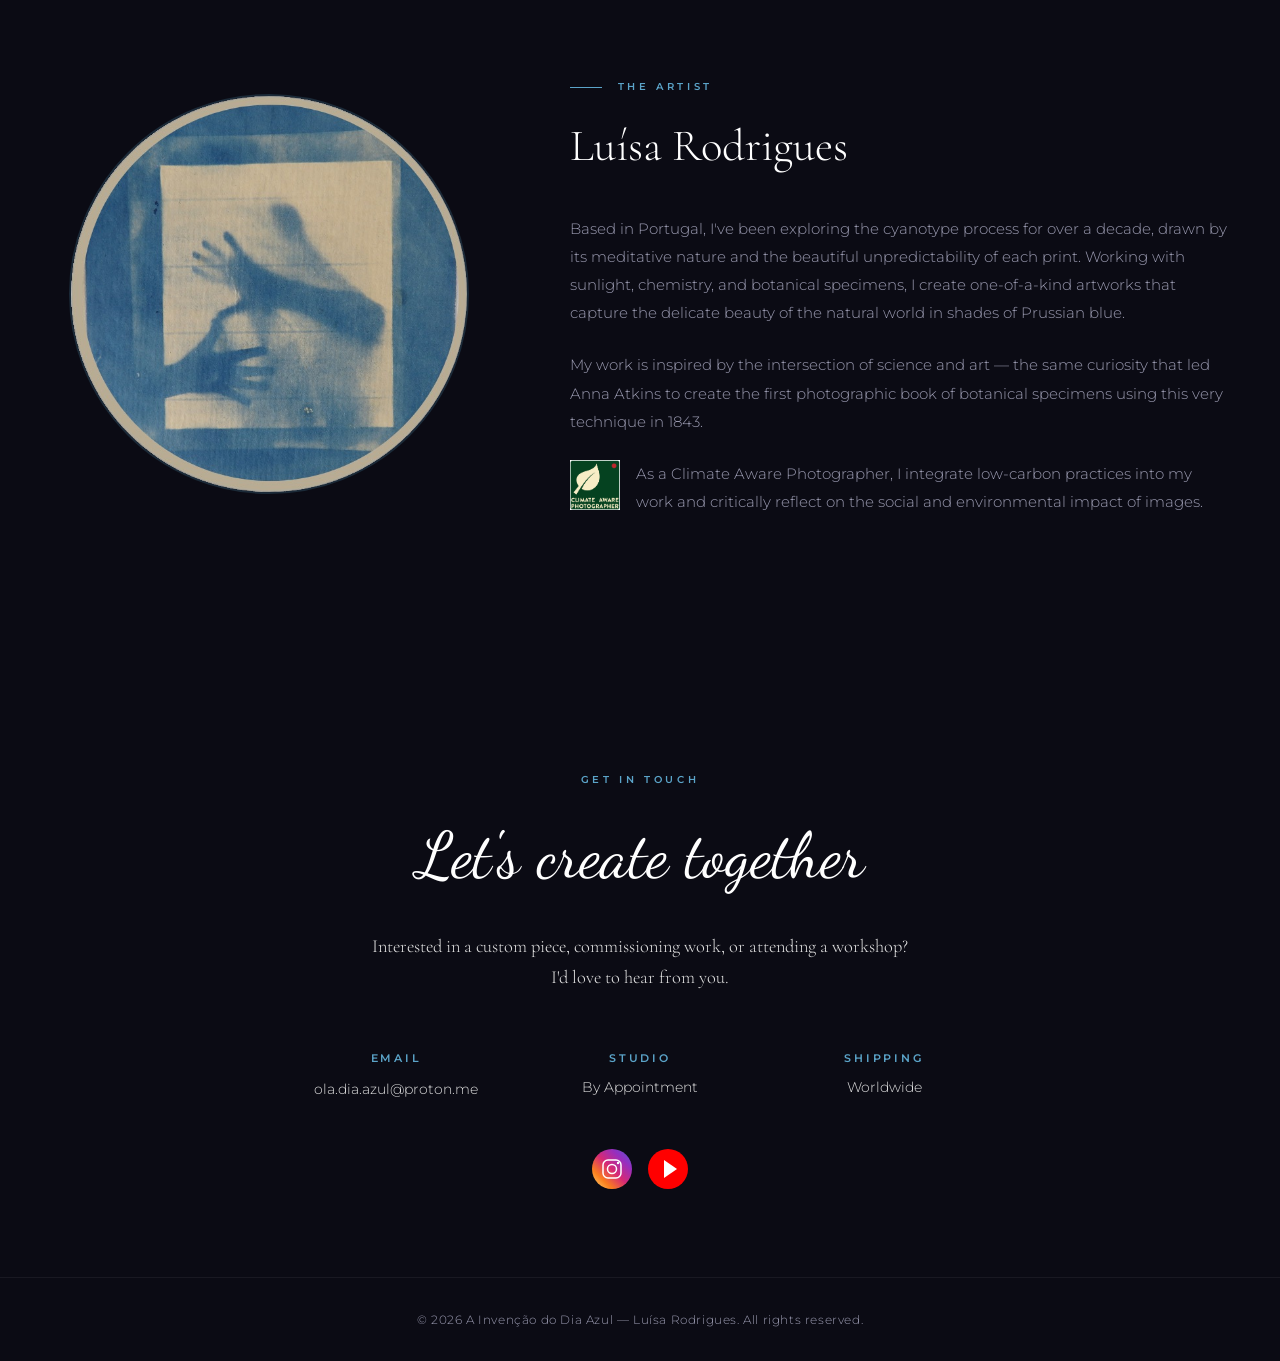
==== commit ed818fc2: "Fix Snipcart data-item-url to use absolute URLs" ====
--- a/index.html
+++ b/index.html
@@ -252,7 +252,7 @@
             <button class="kit-btn snipcart-add-item"
               data-item-id="kit-starter"
               data-item-price="25.00"
-              data-item-url="/index.html"
+              data-item-url="https://ainvencaododiaazul.github.io/index.html"
               data-item-name="Starter Kit"
               data-item-description="Cyanotype Starter Kit — 5 sheets, solutions, brush, guide &amp; more"
               data-item-image="images/contact-bg.jpeg"
@@ -290,7 +290,7 @@
             <button class="kit-btn snipcart-add-item"
               data-item-id="kit-complete"
               data-item-price="45.00"
-              data-item-url="/index.html"
+              data-item-url="https://ainvencaododiaazul.github.io/index.html"
               data-item-name="Complete Kit"
               data-item-description="Cyanotype Complete Kit — 10 sheets, professional materials, guide &amp; more"
               data-item-image="images/gallery-4.jpeg"
@@ -331,7 +331,7 @@
             <button class="kit-btn snipcart-add-item"
               data-item-id="kit-pro"
               data-item-price="75.00"
-              data-item-url="/index.html"
+              data-item-url="https://ainvencaododiaazul.github.io/index.html"
               data-item-name="Pro Kit"
               data-item-description="Cyanotype Pro Kit — 20 sheets, cotton fabric, hake brush, specialty items &amp; more"
               data-item-image="images/artist-portrait.jpeg"
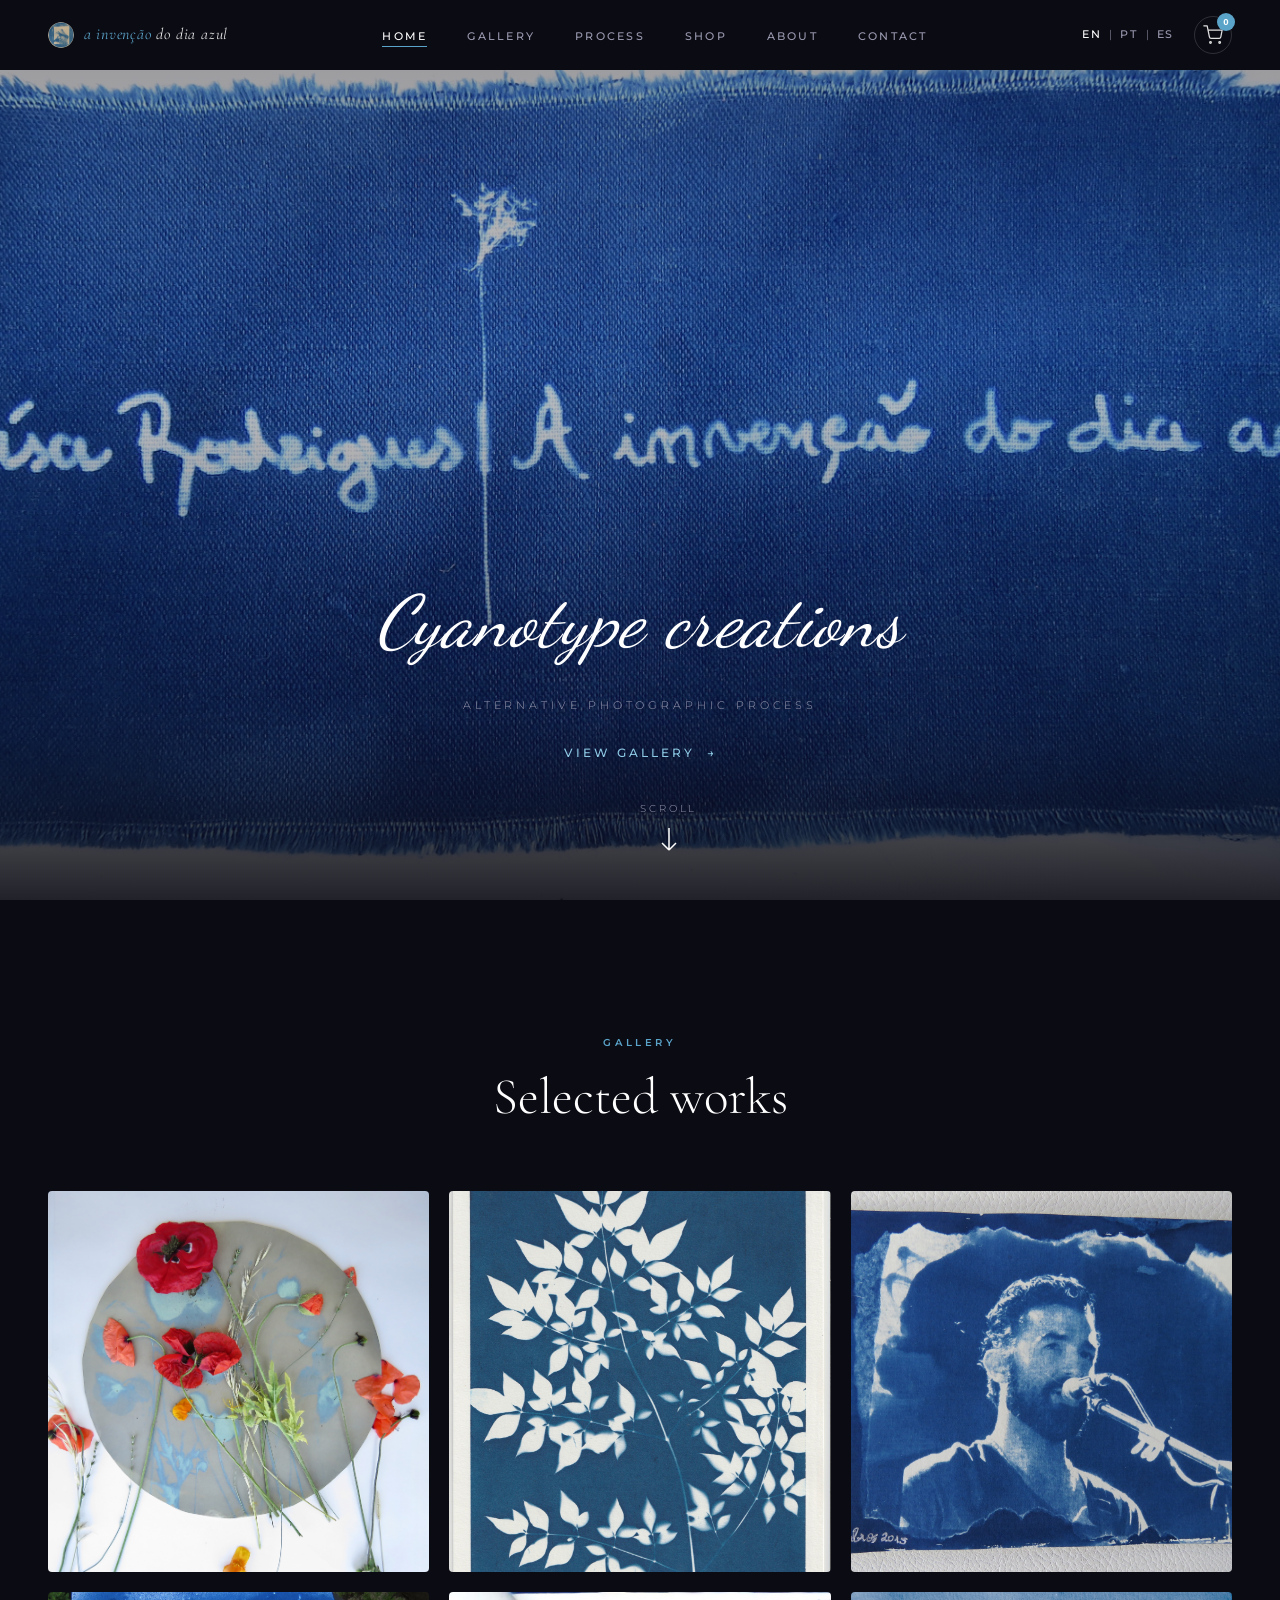
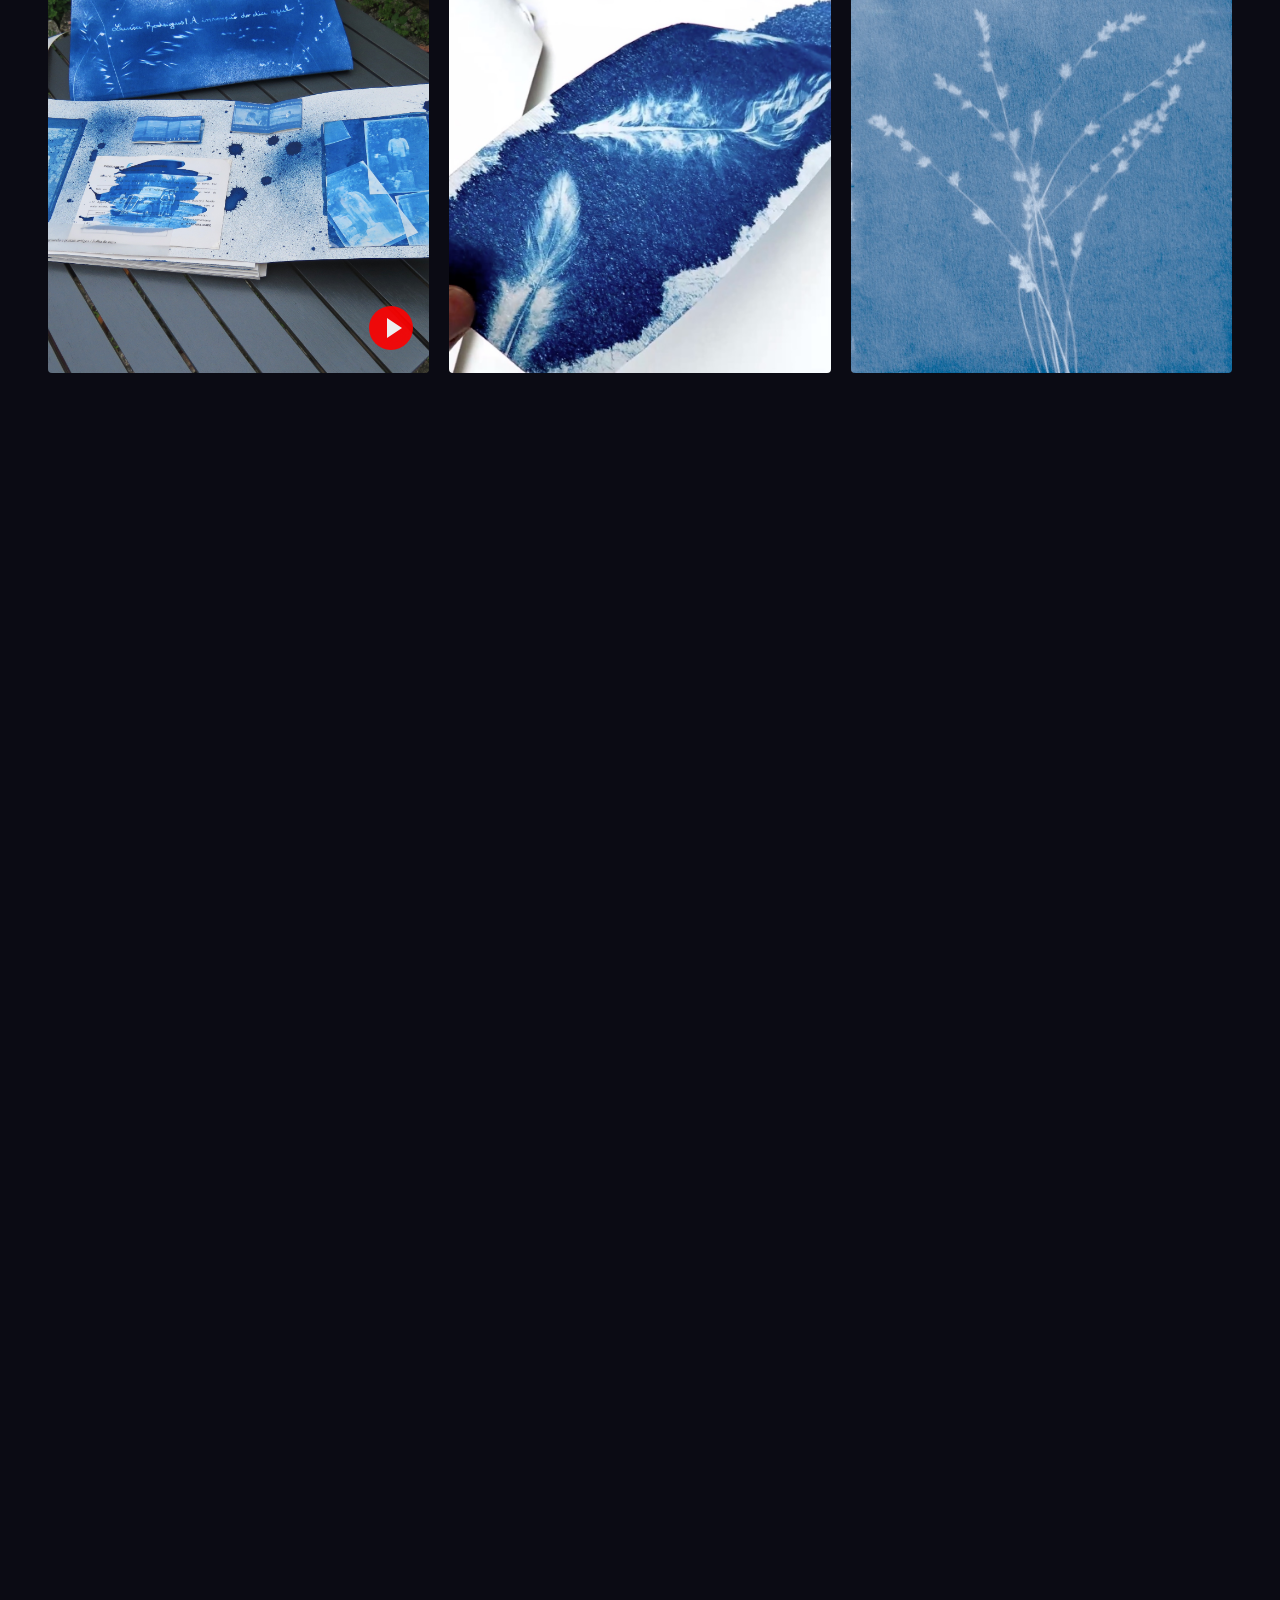
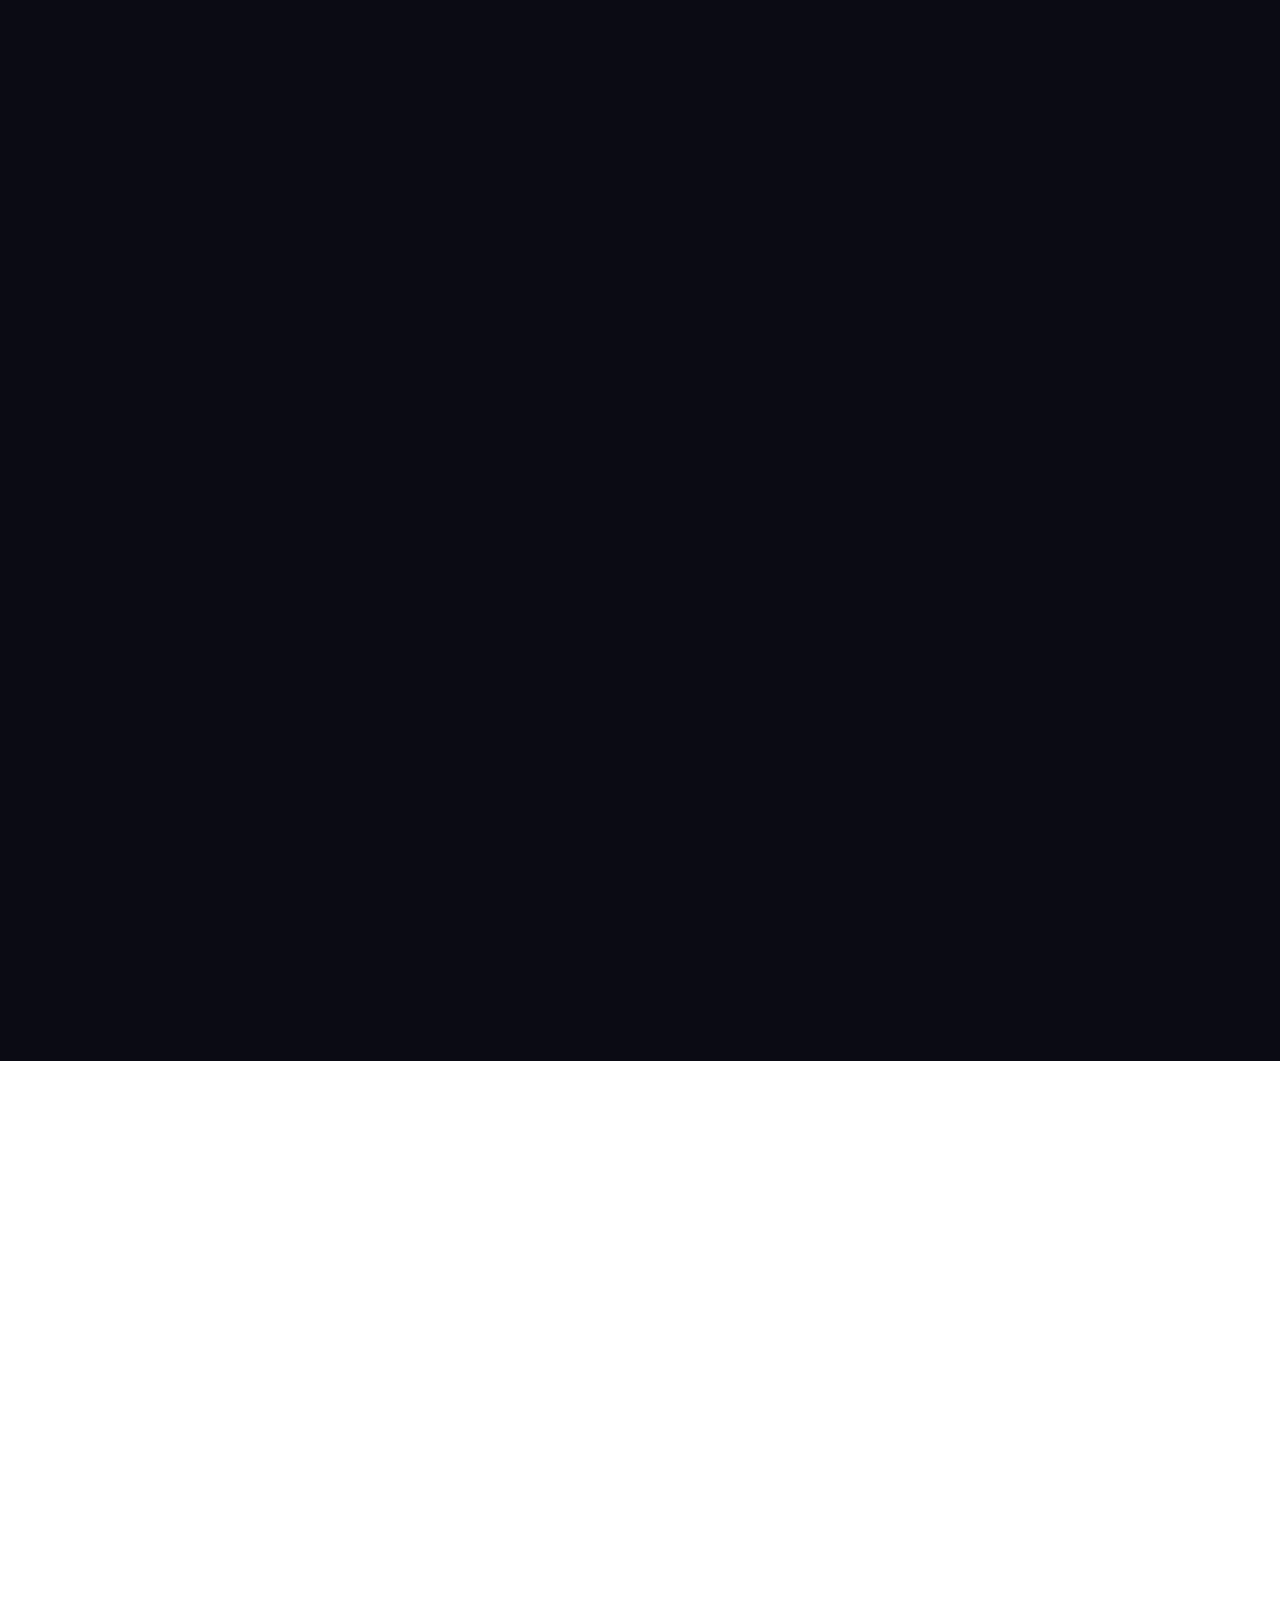
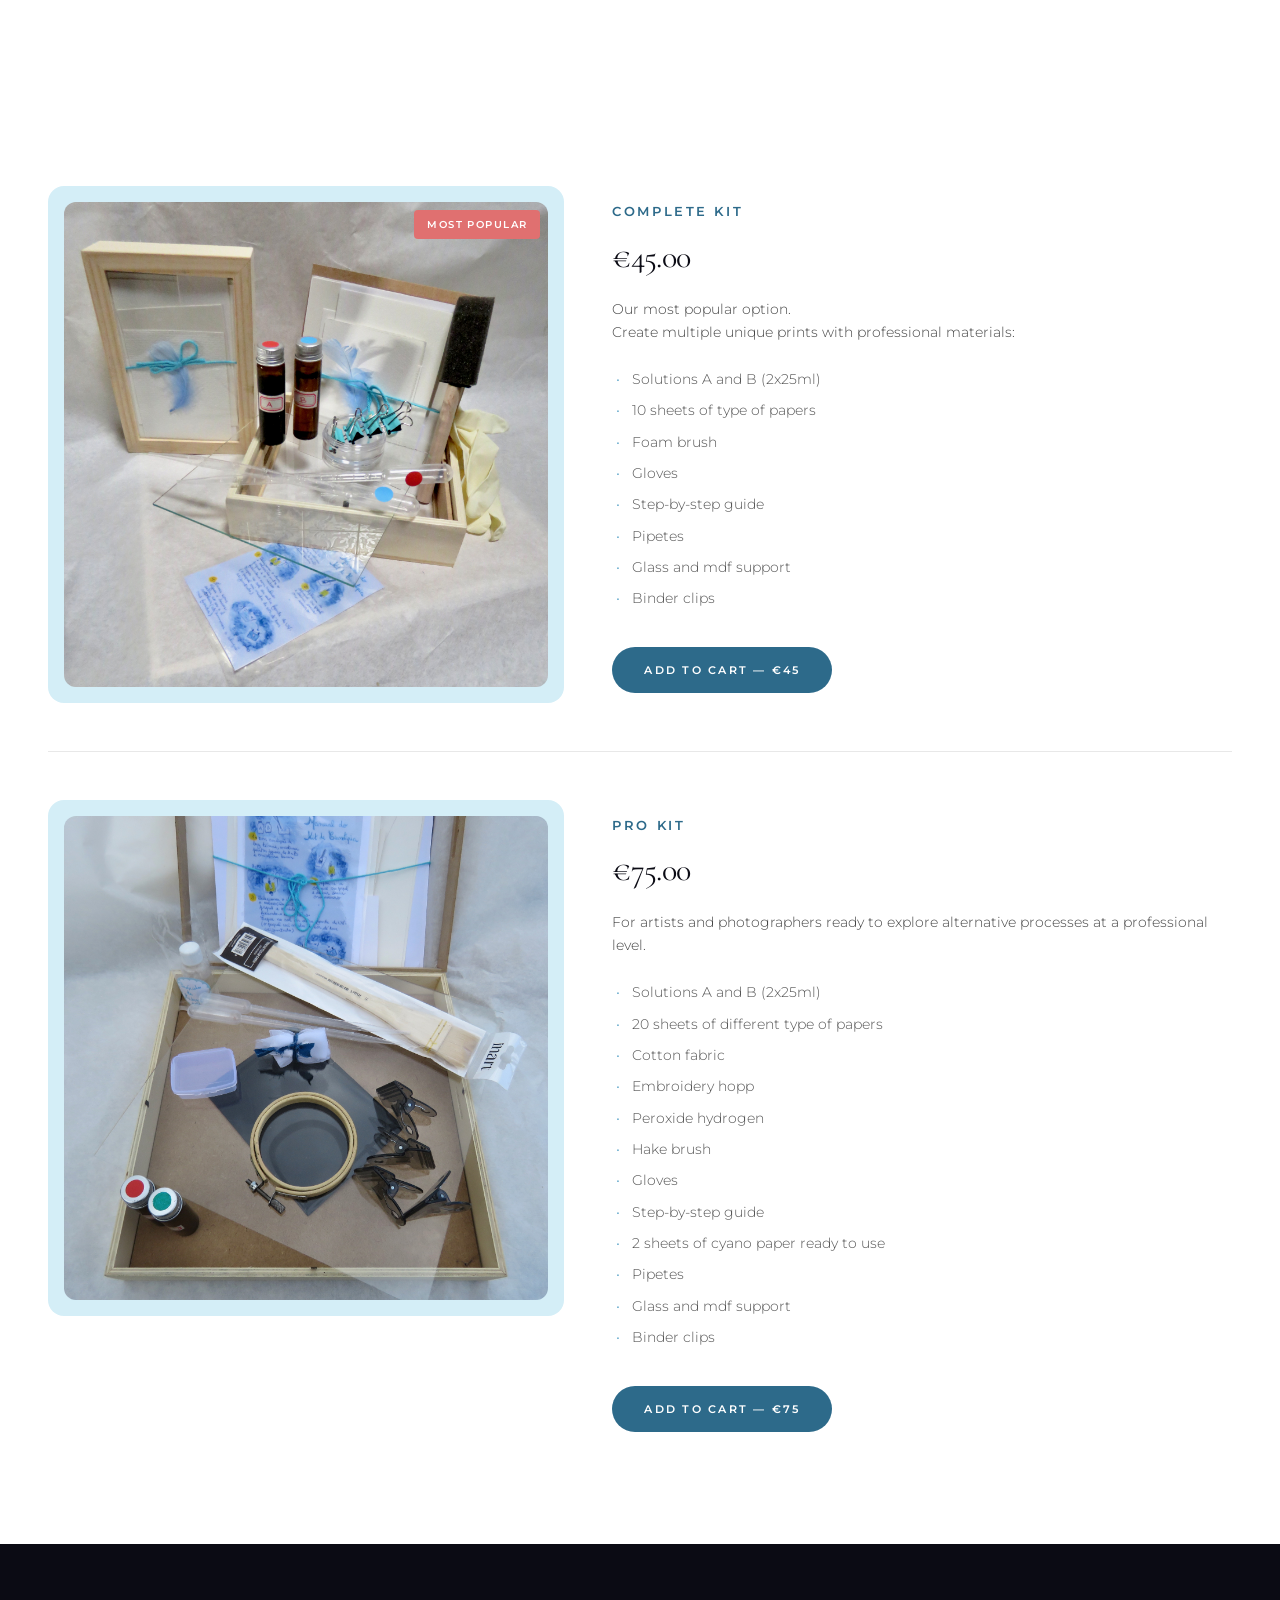
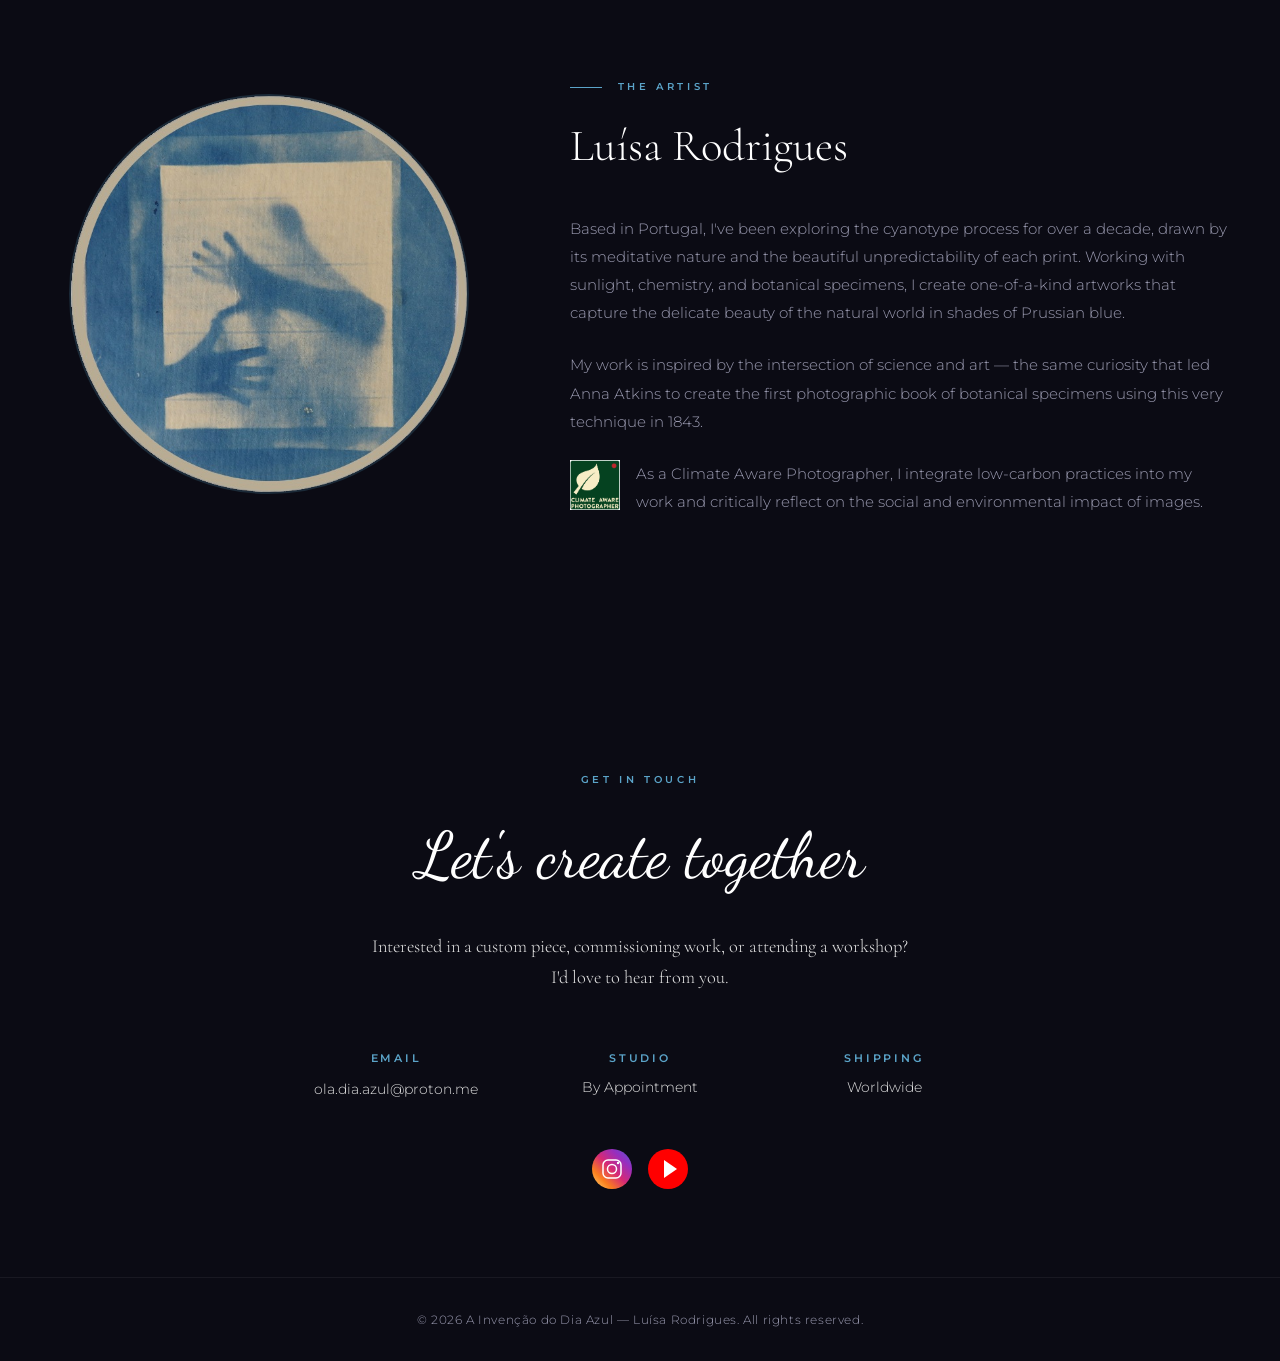
==== commit 03077496: "Switch to window.SnipcartSettings installation method" ====
--- a/index.html
+++ b/index.html
@@ -435,8 +435,15 @@
   <script src="script.js"></script>
 
   <!-- Snipcart Script -->
-  <!-- IMPORTANT: Replace NzkxNzU5MmItOGNjNS00NWJkLTk2MTgtZDAzYzJmMTY4YjM1NjM5MTE3MDAxOTk4MDE1Mjc0 below with your real public API key from https://app.snipcart.com -->
-  <div id="snipcart" data-api-key="NzkxNzU5MmItOGNjNS00NWJkLTk2MTgtZDAzYzJmMTY4YjM1NjM5MTE3MDAxOTk4MDE1Mjc0" data-config-modal-style="side" data-currency="eur" hidden>
+  <script>
+    window.SnipcartSettings = {
+      publicApiKey: "NzkxNzU5MmItOGNjNS00NWJkLTk2MTgtZDAzYzJmMTY4YjM1NjM5MTE3MDAxOTk4MDE1Mjc0",
+      loadStrategy: "on-user-interaction",
+      modalStyle: "side",
+      currency: "eur"
+    };
+  </script>
+  <div id="snipcart" hidden>
     <address-fields name="shipping-address">
       <div>
         <fieldset name="nif">
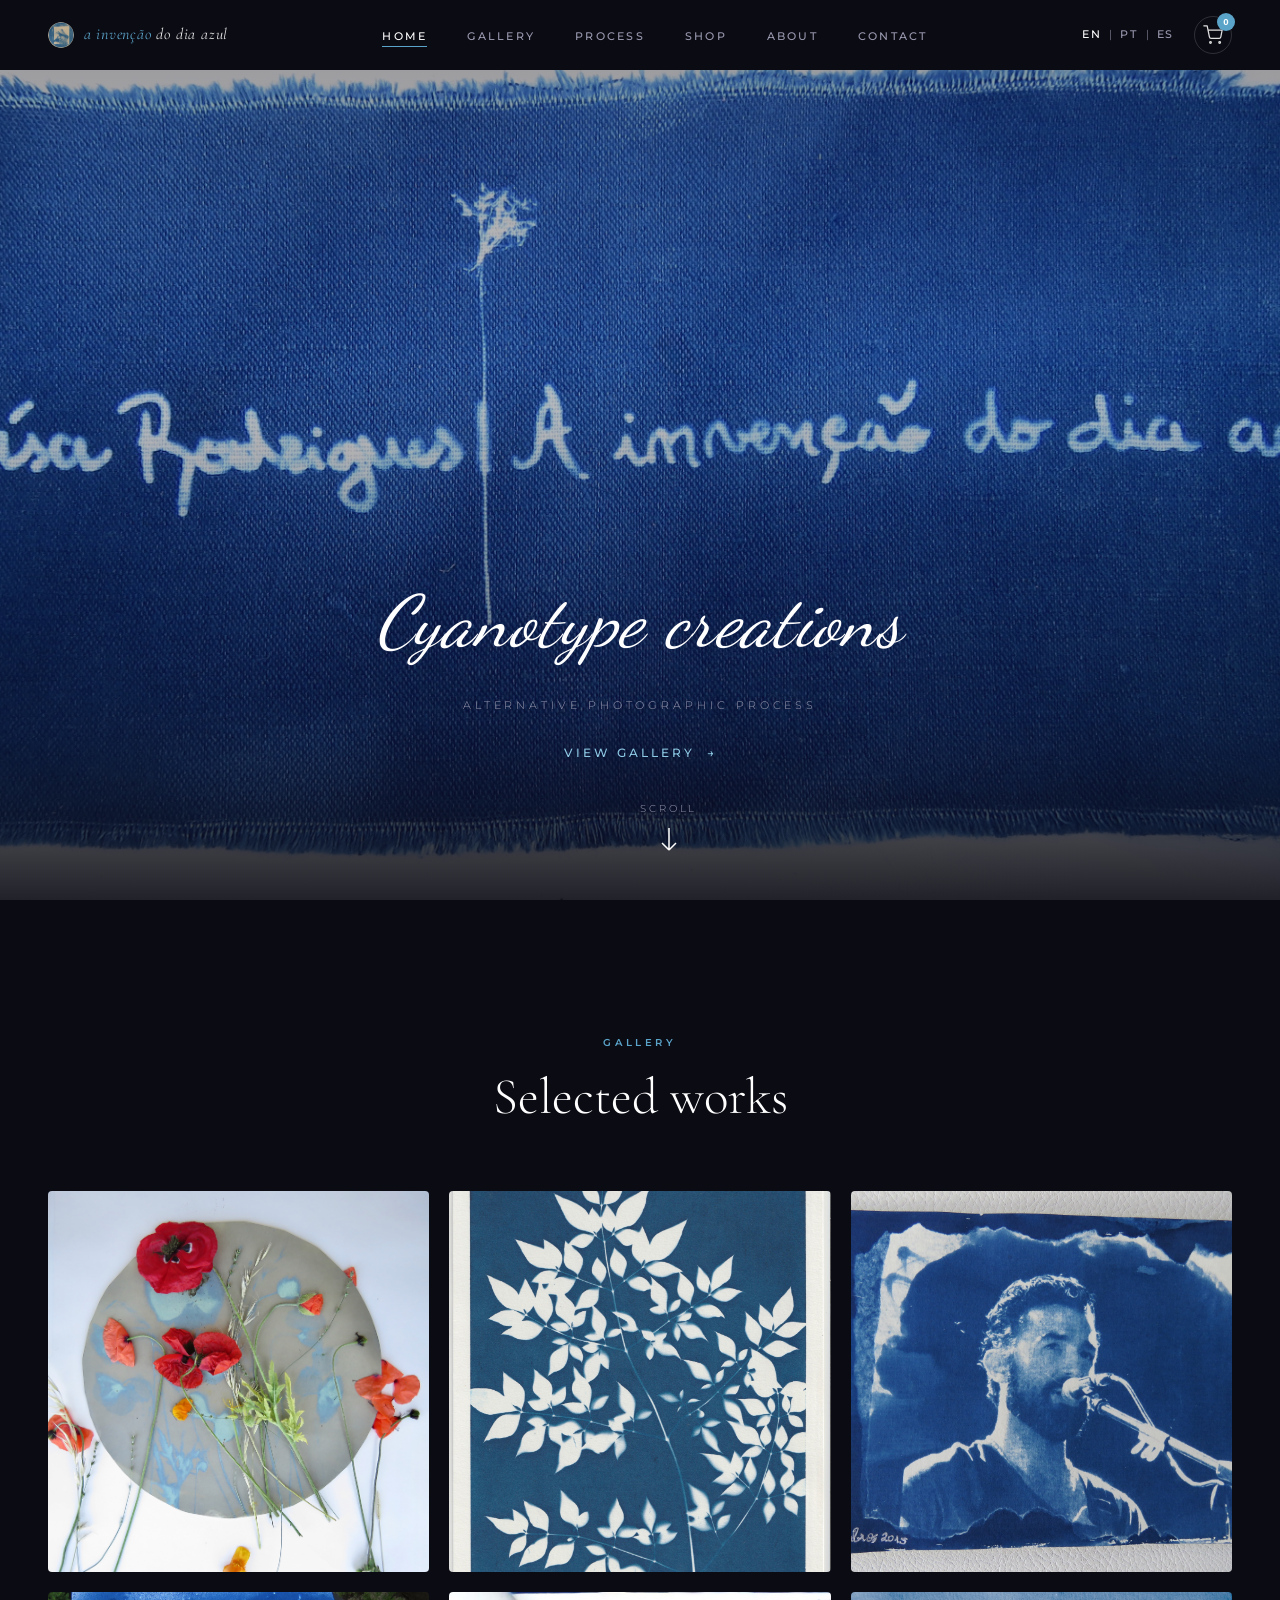
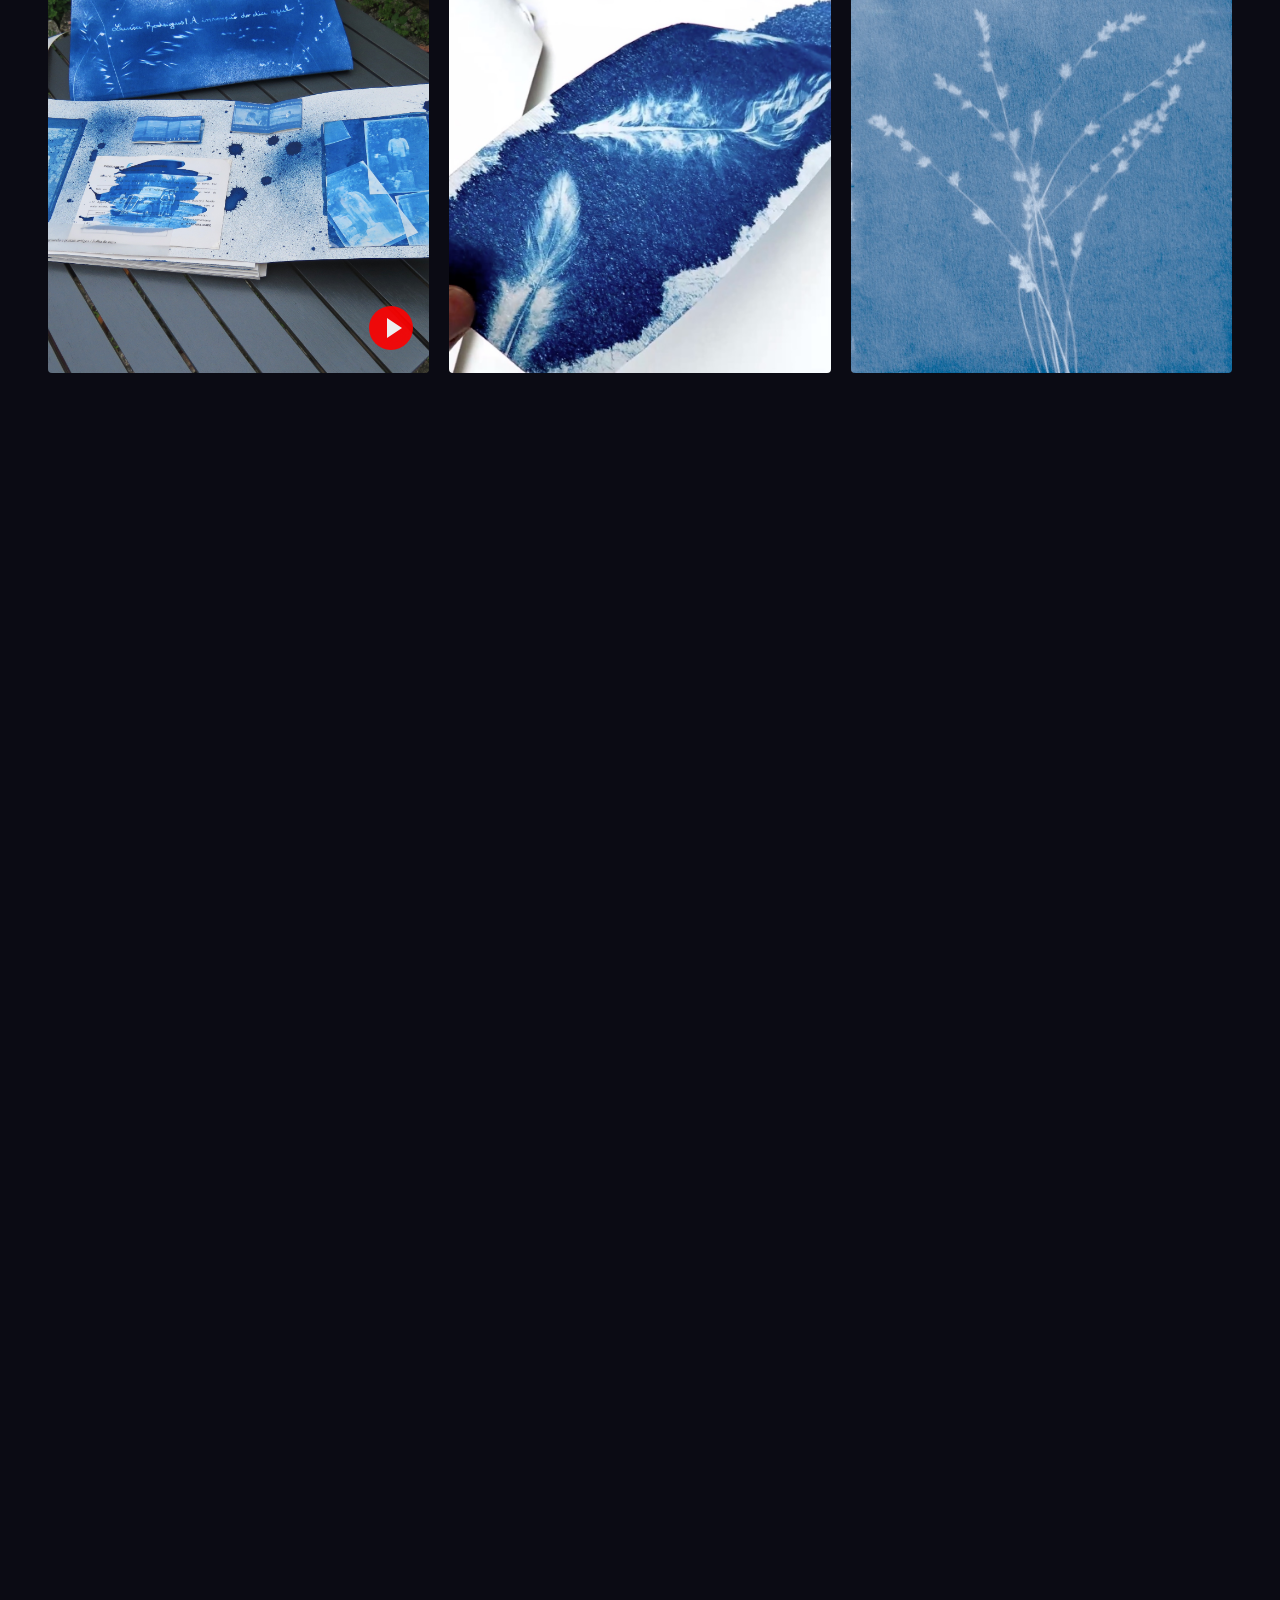
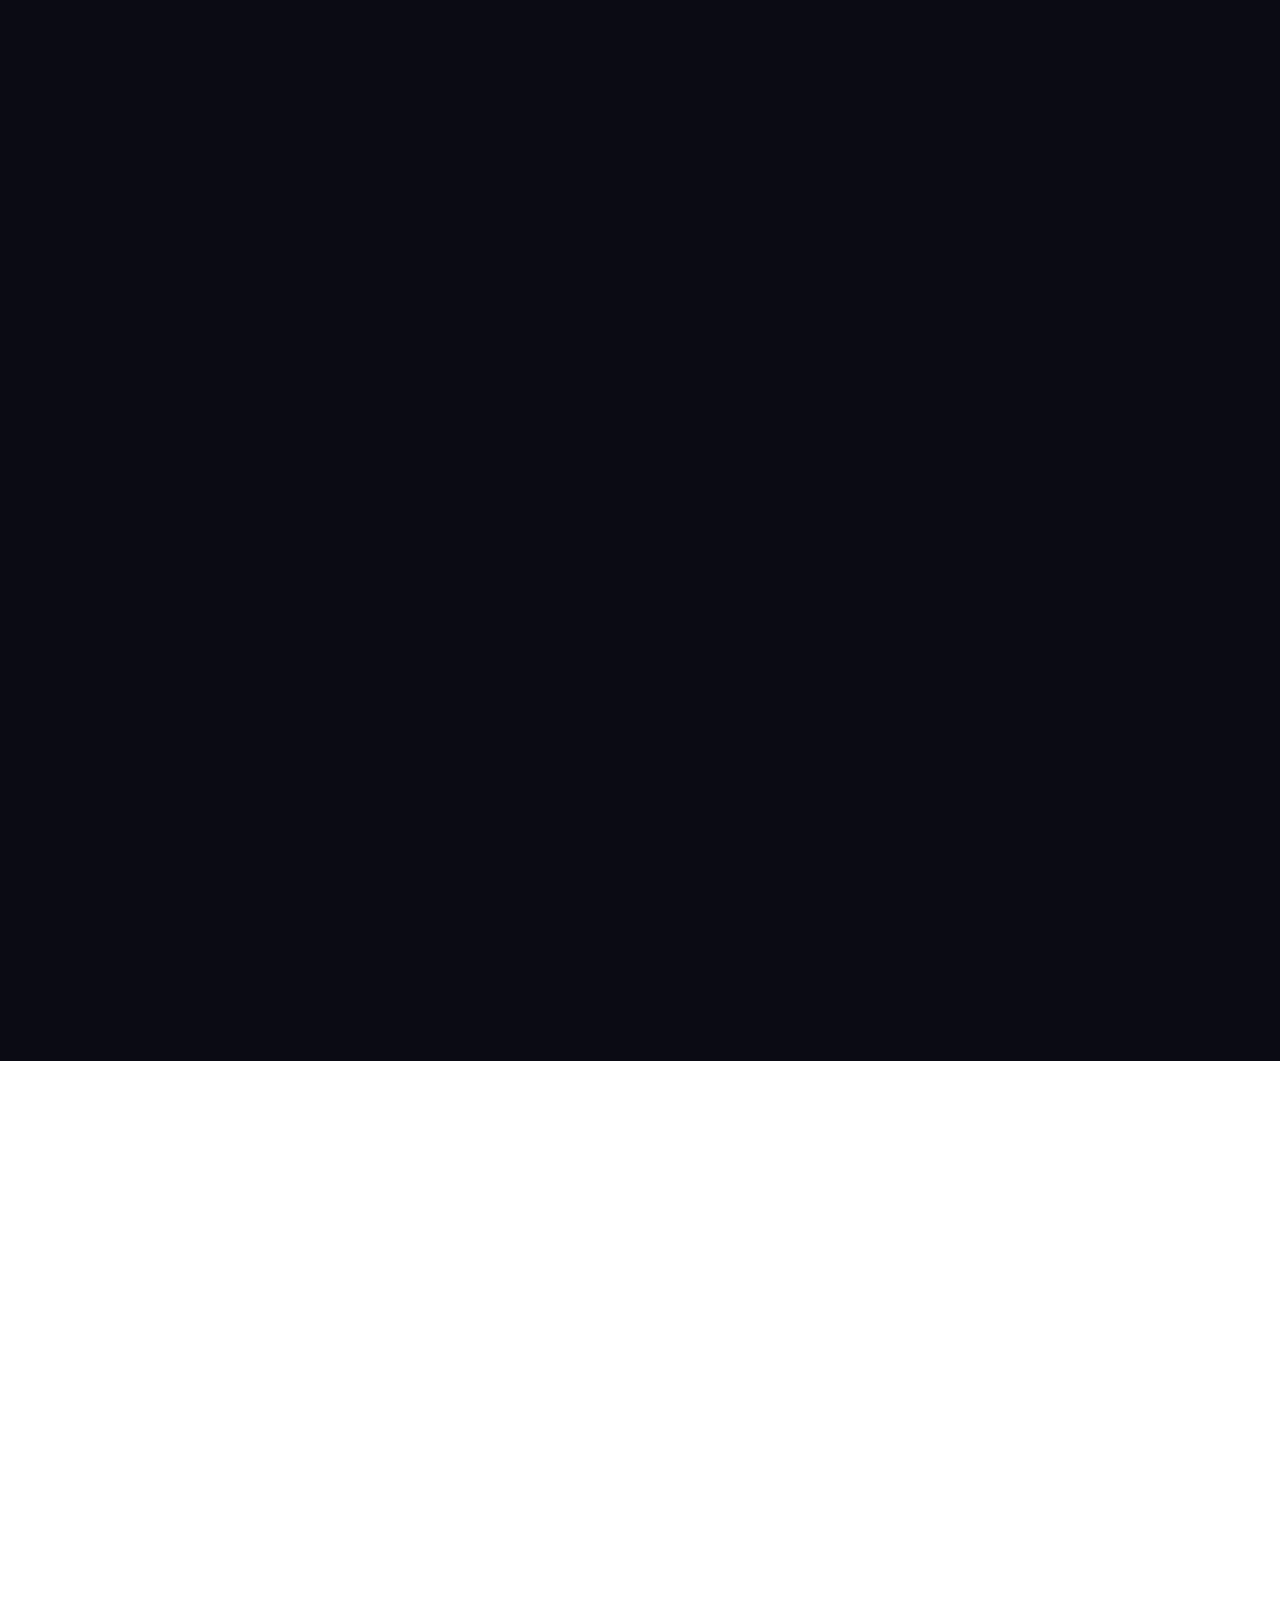
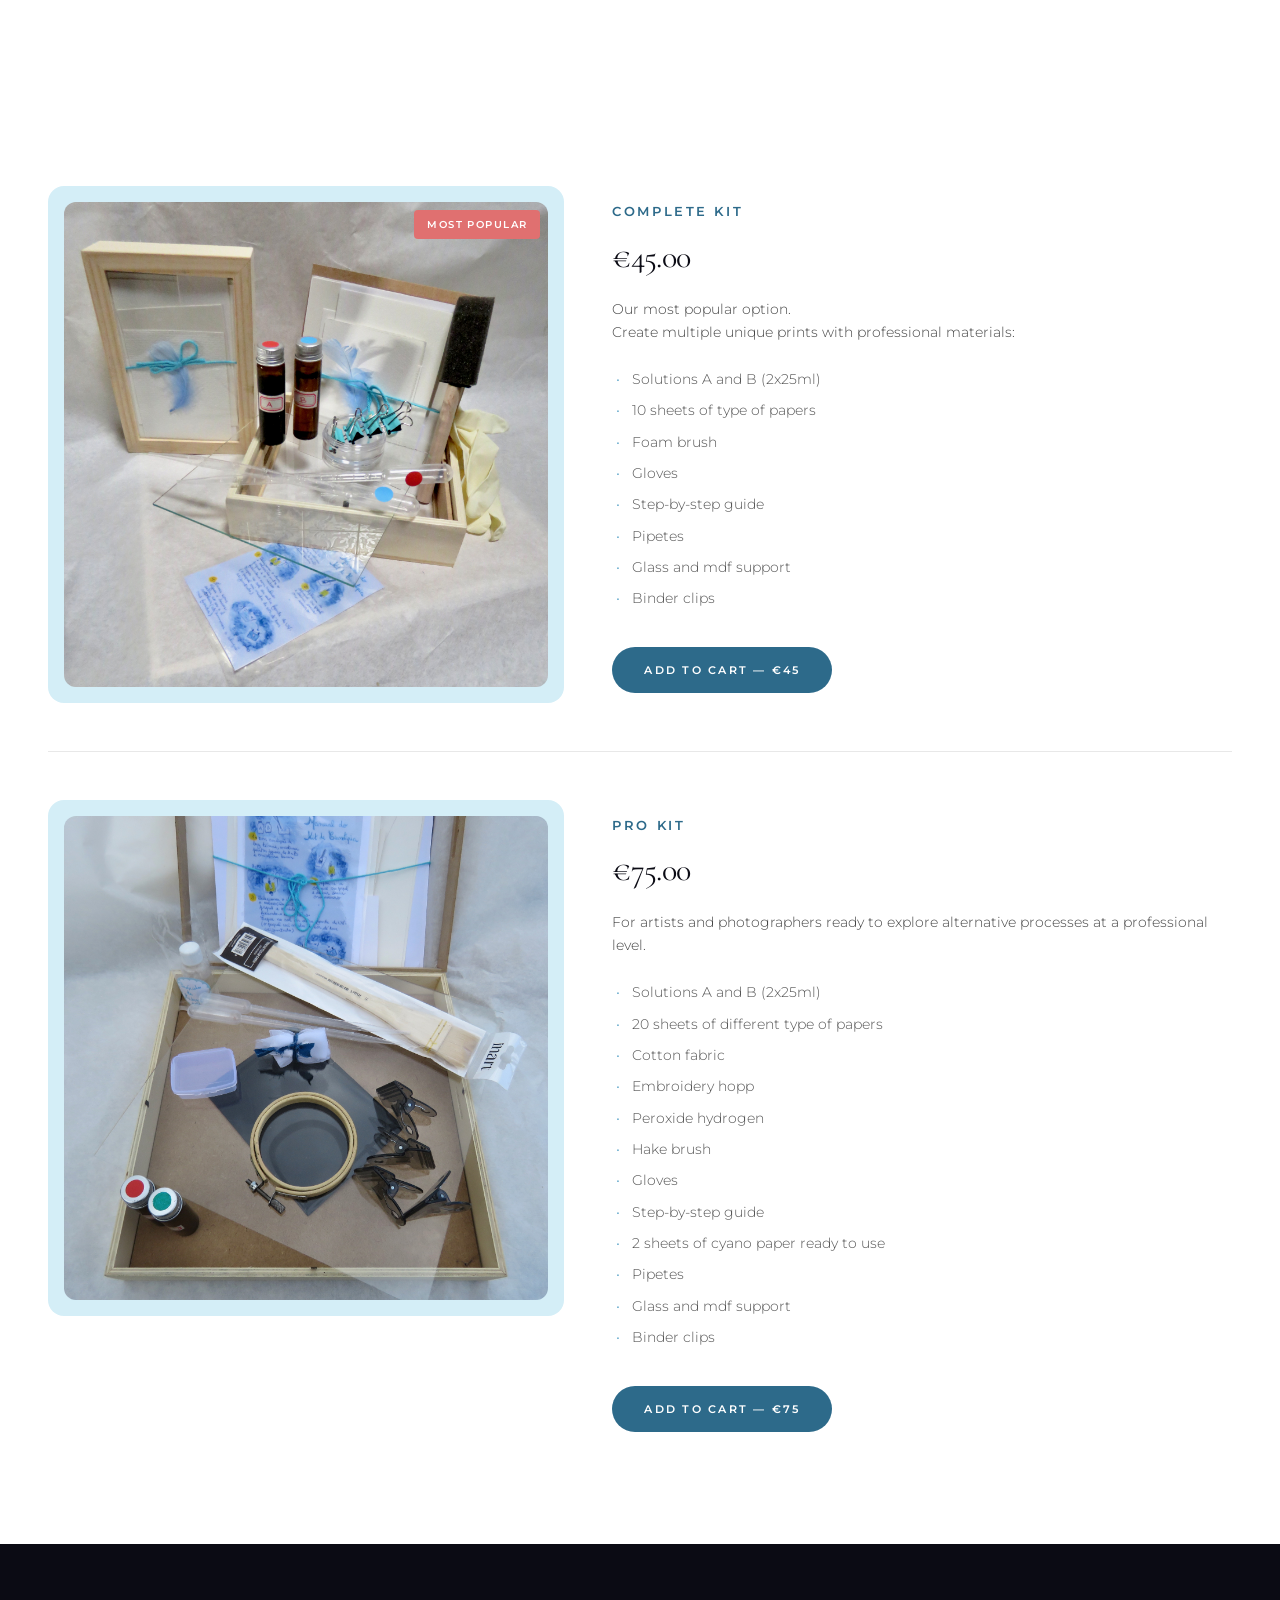
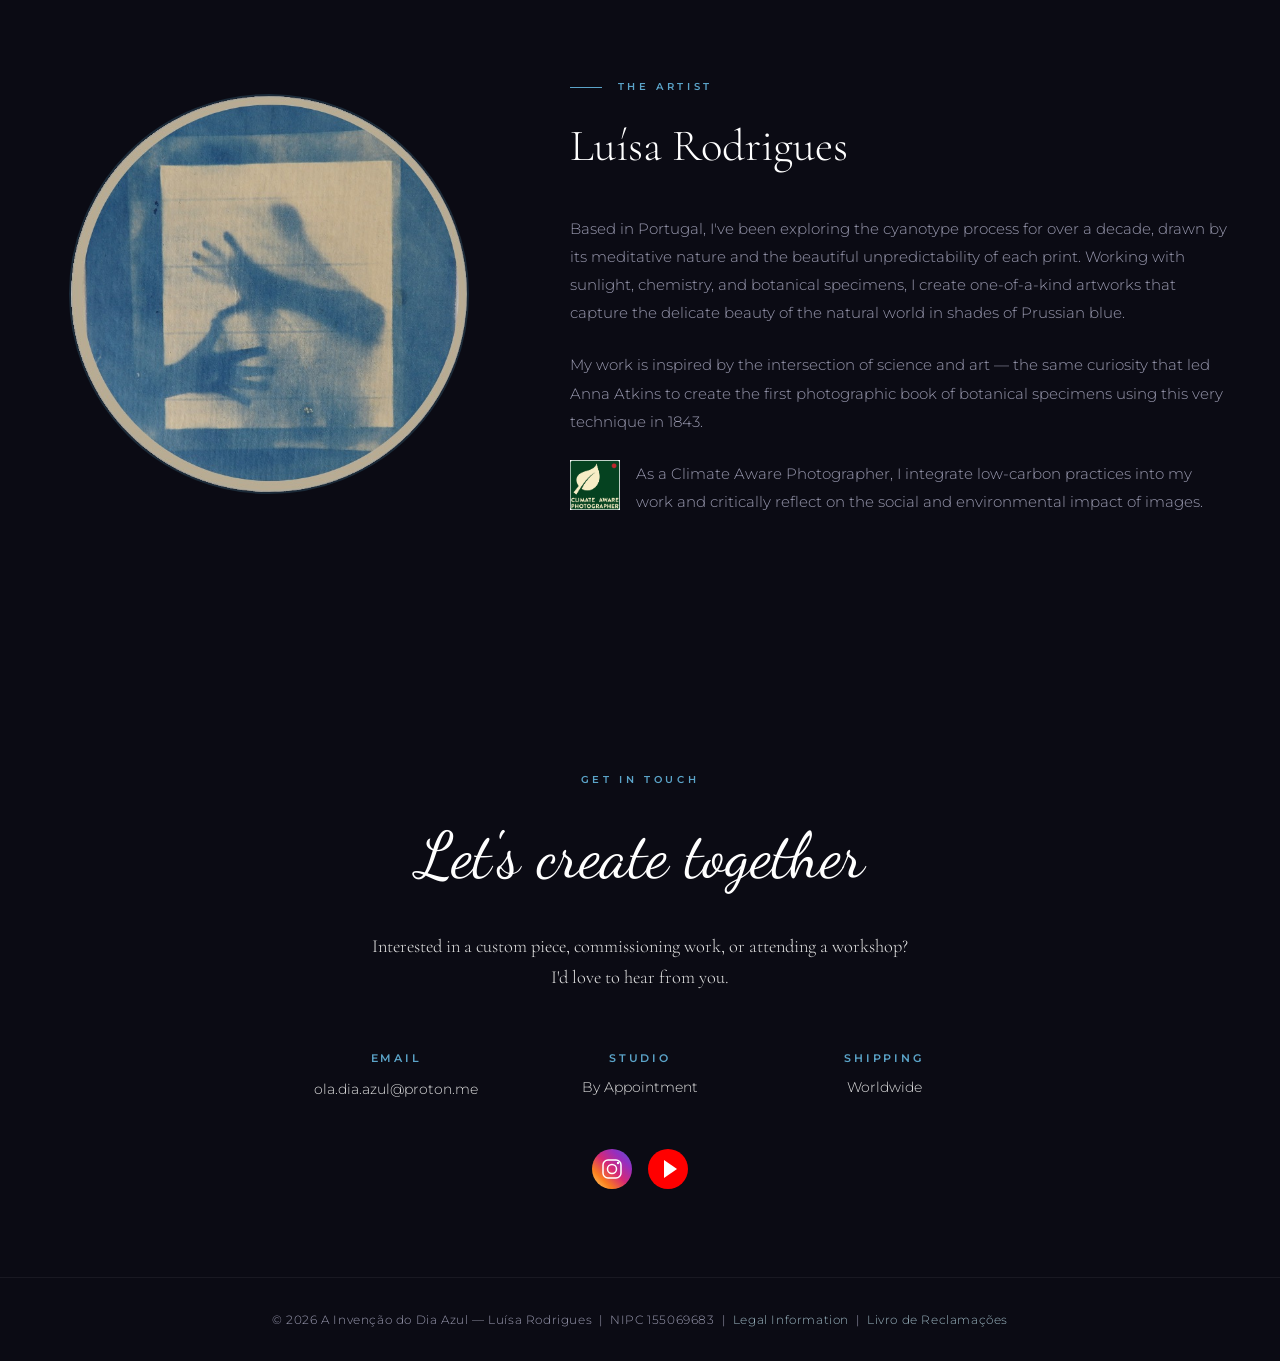
==== commit e5c667c8: "Add legal pages (Privacy, T&C, Returns, Shipping, Cookies) + update footers" ====
--- a/index.html
+++ b/index.html
@@ -7,8 +7,7 @@
   <link rel="stylesheet" href="styles.css">
   <link href="https://fonts.googleapis.com/css2?family=Cormorant+Garamond:ital,wght@0,300;0,400;0,500;0,600;1,300;1,400&family=Montserrat:wght@300;400;500;600&family=Dancing+Script:wght@400;500;600&display=swap" rel="stylesheet">
   <!-- Snipcart Stylesheet -->
-  <link rel="preconnect" href="https://app.snipcart.com">
-  <link rel="stylesheet" href="https://cdn.snipcart.com/themes/v3.7.1/default/snipcart.css" />
+
 </head>
 <body>
 
@@ -427,7 +426,11 @@
     </div>
     <footer class="footer">
       <div class="footer-container">
-        <p class="footer-text">&copy; 2026 A Invenção do Dia Azul &mdash; Luísa Rodrigues. All rights reserved.</p>
+        <p class="footer-text">
+          &copy; 2026 A Invenção do Dia Azul &mdash; Luísa Rodrigues &nbsp;|&nbsp; NIPC 155069683
+          &nbsp;|&nbsp; <a href="legal-en.html" style="color:#9bb5c0;">Legal Information</a>
+          &nbsp;|&nbsp; <a href="https://www.livroreclamacoes.pt" target="_blank" rel="noopener" style="color:#9bb5c0;">Livro de Reclamações</a>
+        </p>
       </div>
     </footer>
   </section>
@@ -439,9 +442,9 @@
     window.SnipcartSettings = {
       publicApiKey: "NzkxNzU5MmItOGNjNS00NWJkLTk2MTgtZDAzYzJmMTY4YjM1NjM5MTE3MDAxOTk4MDE1Mjc0",
       loadStrategy: "on-user-interaction",
-      modalStyle: "side",
-      currency: "eur"
+      currency: "eur",
     };
+    (function(){var c,d;(d=(c=window.SnipcartSettings).version)!=null||(c.version="3.0");var s,S;(S=(s=window.SnipcartSettings).timeoutDuration)!=null||(s.timeoutDuration=2750);var l,p;(p=(l=window.SnipcartSettings).domain)!=null||(l.domain="cdn.snipcart.com");var w,u;(u=(w=window.SnipcartSettings).protocol)!=null||(w.protocol="https");var m,g;(g=(m=window.SnipcartSettings).loadCSS)!=null||(m.loadCSS=true);var y=window.SnipcartSettings.protocol+"://"+window.SnipcartSettings.domain+"/themes/v"+window.SnipcartSettings.version+"/default/snipcart.js",f=document.getElementsByTagName("head")[0],r=document.createElement("link");r.rel="preconnect";r.href="https://app.snipcart.com";f.appendChild(r);var h=document.createElement("link");if(h.rel="preconnect",h.href="https://cdn.snipcart.com",f.appendChild(h),window.SnipcartSettings.loadCSS){var v=document.createElement("link");v.rel="stylesheet";v.type="text/css";v.href=y.replace(".js",".css");f.appendChild(v)}var T=document.createElement("script");T.async=true;T.src=y;f.appendChild(T)})();
   </script>
   <div id="snipcart" hidden>
     <address-fields name="shipping-address">
@@ -453,6 +456,5 @@
       </div>
     </address-fields>
   </div>
-  <script async src="https://cdn.snipcart.com/themes/v3.7.1/default/snipcart.js"></script>
 </body>
 </html>
